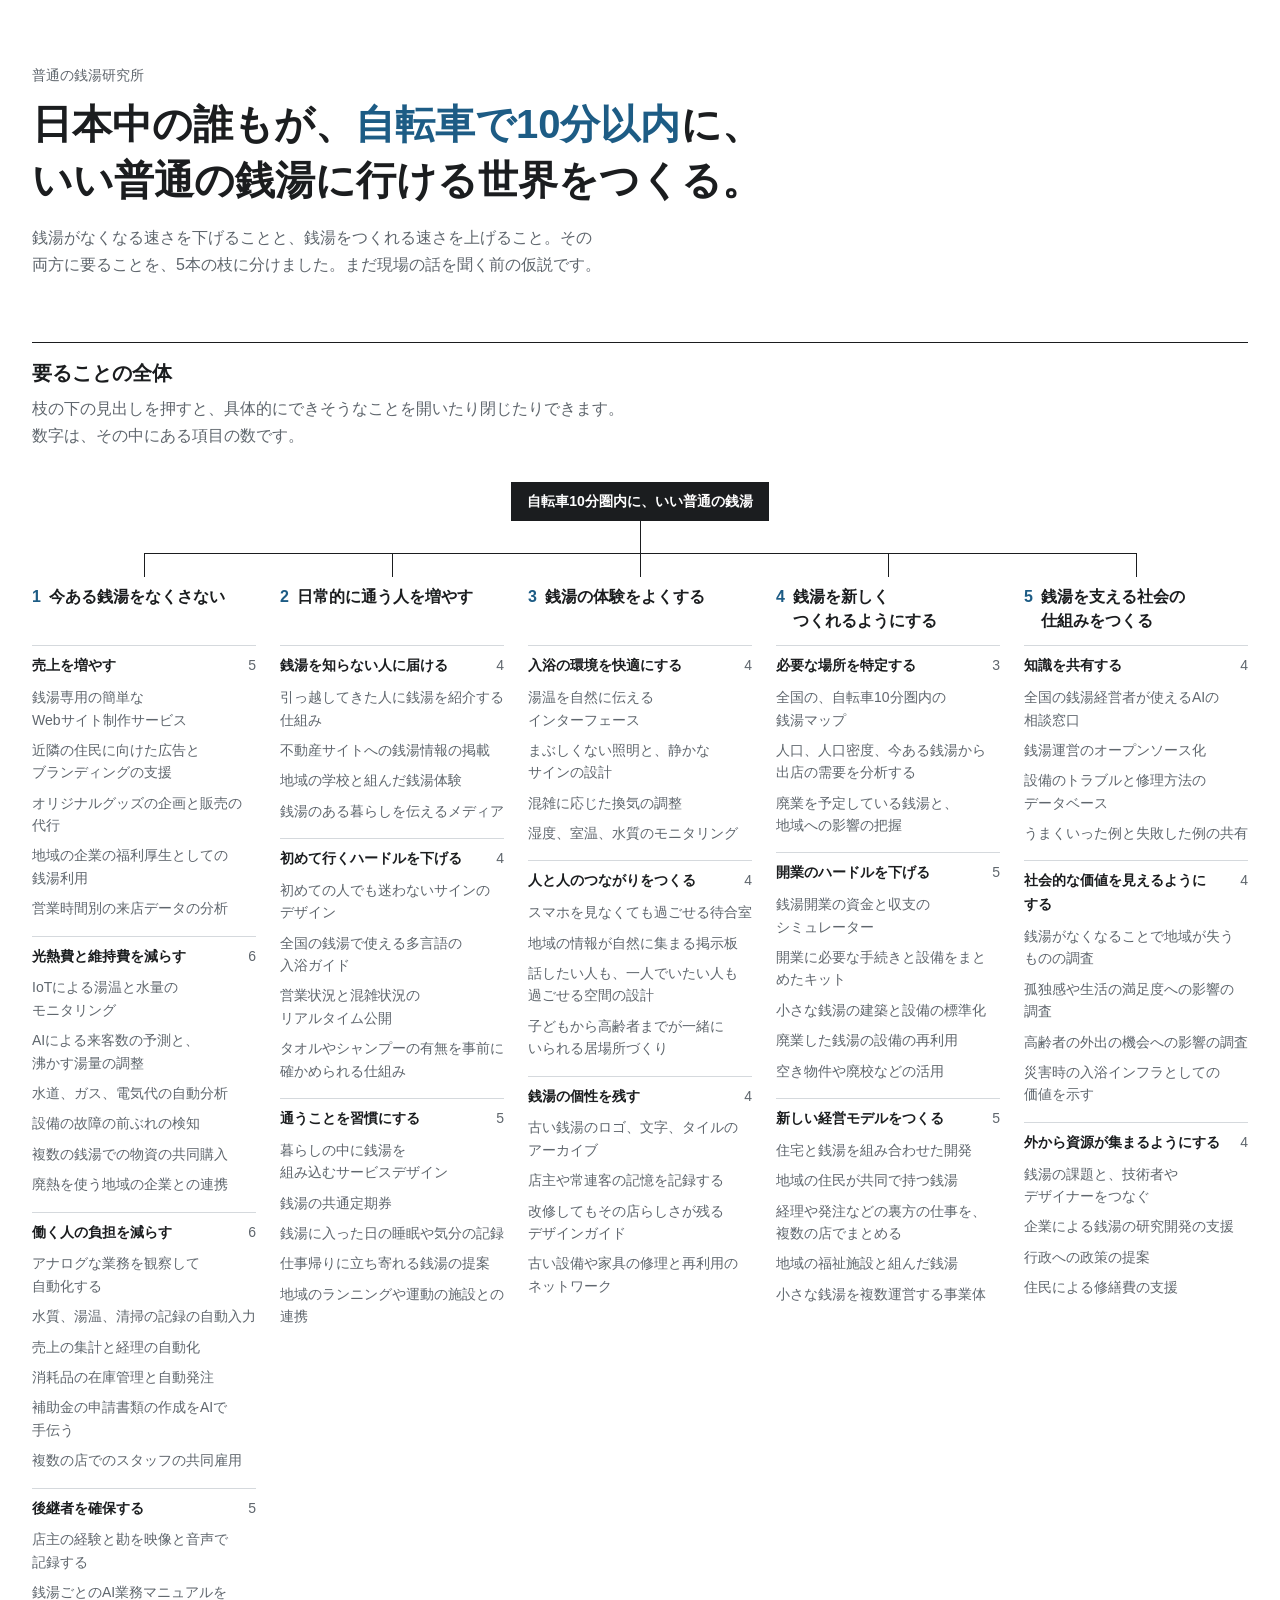
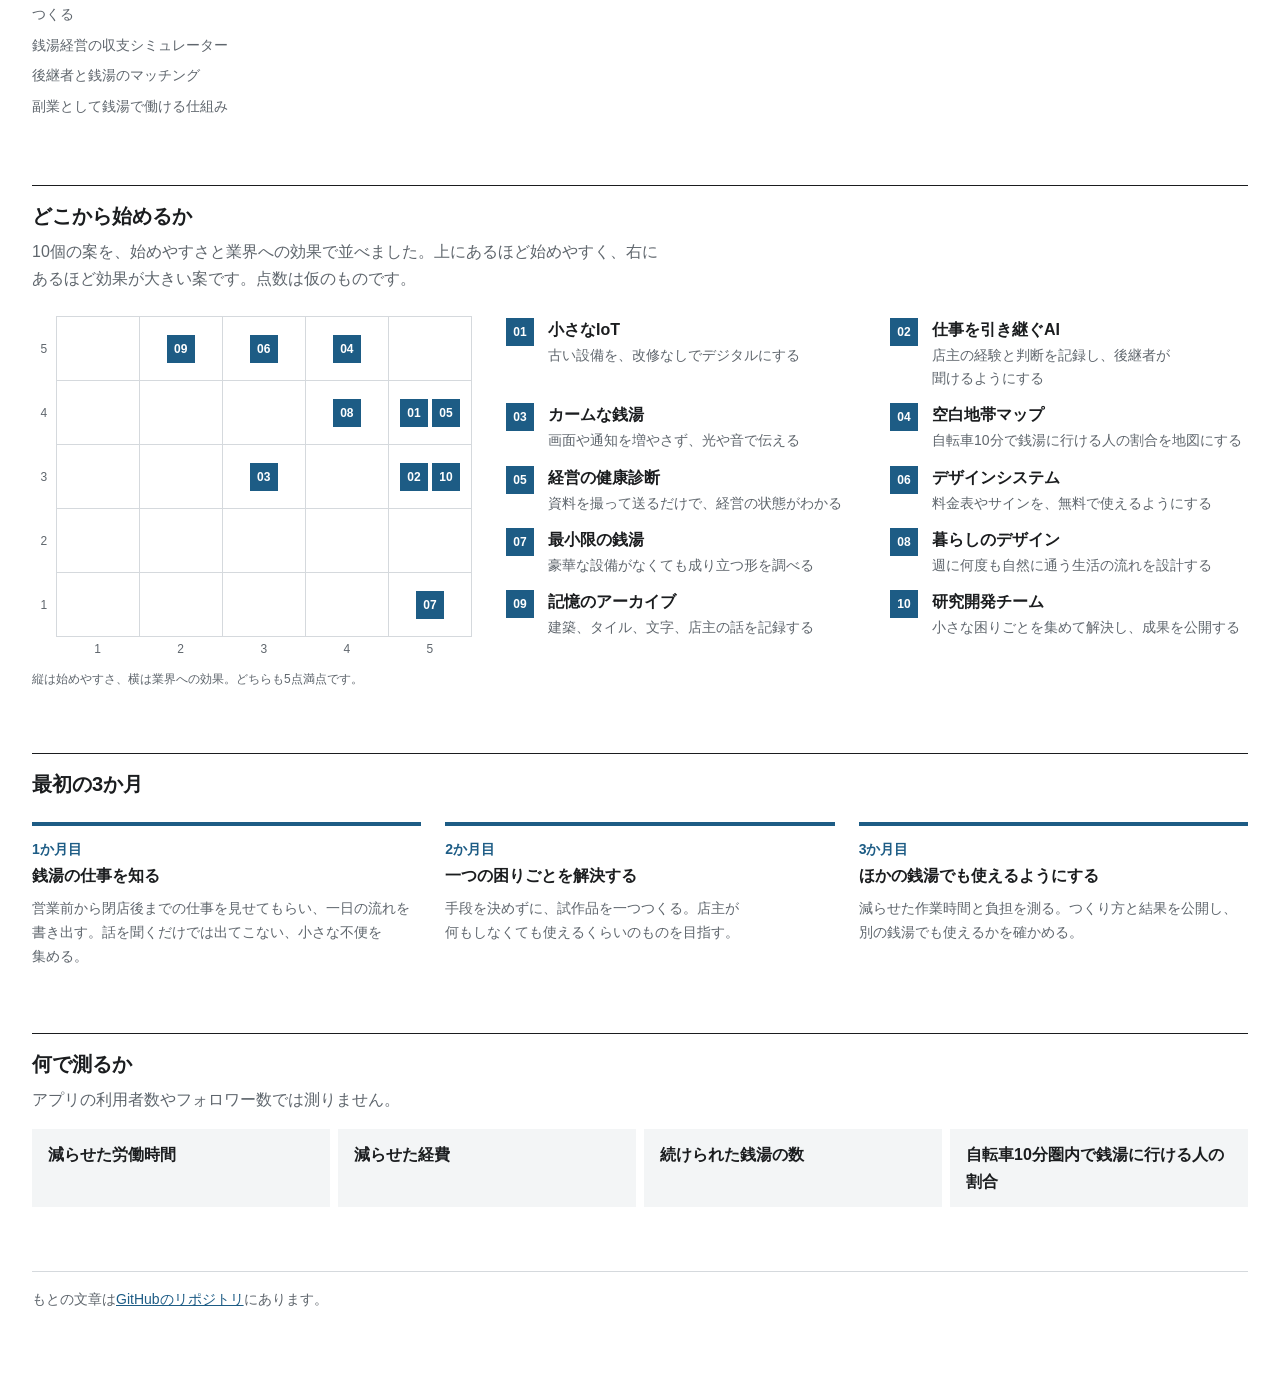
==== index.html @ 88da5baa "整理を 1 枚で見られるページを足す Co-Authored-By: Claude Fable 5.2 <noreply@anthropic.com>" ====
<!doctype html>
<html lang="ja">
<head>
<meta charset="utf-8">
<meta name="viewport" content="width=device-width, initial-scale=1">
<title>普通の銭湯研究所</title>
<meta name="description" content="日本中の誰もが、自転車で10分以内に、いい普通の銭湯に行ける世界をつくる。そのために要ることの整理。">
<style>
:root {
  --ink: #1b1d1f; --sub: #5f666d; --line: #d5d9dd; --wash: #f3f5f6; --paper: #ffffff; --accent: #1d5c85;
  --s1: 4px; --s2: 8px; --s3: 12px; --s4: 16px; --s6: 24px; --s8: 32px; --s12: 48px; --s16: 64px;
  --t-xs: 12px; --t-s: 14px; --t-m: 16px; --t-l: 20px; --t-xl: 28px; --t-xxl: 40px;
}
* { box-sizing: border-box; }
body { margin: 0; background: var(--paper); color: var(--ink); font-family: "Hiragino Sans", "Noto Sans JP", "Yu Gothic", sans-serif; font-size: var(--t-m); line-height: 1.7; line-break: strict; word-break: auto-phrase; text-autospace: normal; -webkit-text-size-adjust: 100%; }
main { max-width: 1280px; margin: 0 auto; padding: var(--s12) var(--s4) var(--s16); }
h1, h2, h3, p, ul, ol { margin: 0; }
ul, ol { padding: 0; list-style: none; }
a { color: var(--accent); }
a:focus-visible, summary:focus-visible { outline: 2px solid var(--accent); outline-offset: 2px; }
.label { font-size: var(--t-s); color: var(--sub); }
h1 { font-size: var(--t-xl); line-height: 1.4; font-weight: 700; text-wrap: balance; max-width: 22em; margin-top: var(--s2); }
h1 em { font-style: normal; color: var(--accent); }
h1 span { display: inline-block; }
.lead { color: var(--sub); max-width: 36em; margin-top: var(--s4); }
h2 { font-size: var(--t-l); line-height: 1.4; margin-top: var(--s16); padding-top: var(--s4); border-top: 1px solid var(--ink); }
h2 + p { color: var(--sub); max-width: 40em; margin-top: var(--s2); }

/* ツリー: 狭い画面では縦に積み、左の線でつなぐ */
.root { display: inline-block; margin-top: var(--s8); padding: var(--s2) var(--s4); background: var(--ink); color: var(--paper); font-weight: 700; font-size: var(--t-s); }
.branches { margin-left: var(--s4); padding-top: var(--s4); border-left: 1px solid var(--ink); display: grid; gap: var(--s8); }
.branch { position: relative; padding-left: var(--s6); min-width: 0; }
.branch::before { content: ""; position: absolute; left: 0; top: 14px; width: var(--s4); border-top: 1px solid var(--ink); }
.branch h3 { font-size: var(--t-m); line-height: 1.5; display: flex; gap: var(--s2); align-items: baseline; }
.num { color: var(--accent); font-variant-numeric: tabular-nums; }
details { margin-top: var(--s3); border-top: 1px solid var(--line); padding-top: var(--s2); }
summary { cursor: pointer; font-size: var(--t-s); font-weight: 700; display: flex; justify-content: space-between; gap: var(--s2); list-style: none; }
summary::-webkit-details-marker { display: none; }
.count { color: var(--sub); font-weight: 400; font-variant-numeric: tabular-nums; }
details ul { margin-top: var(--s1); }
details li { font-size: var(--t-s); line-height: 1.6; color: var(--sub); padding: var(--s1) 0; }

/* 始めやすさと効果の表 */
.where { display: grid; gap: var(--s8); margin-top: var(--s6); }
.plot { max-width: 440px; }
table { border-collapse: collapse; width: 100%; table-layout: fixed; font-variant-numeric: tabular-nums; }
td { border: 1px solid var(--line); height: 64px; padding: var(--s1); text-align: center; vertical-align: middle; }
th { font-weight: 400; font-size: var(--t-xs); color: var(--sub); width: 24px; }
tfoot th { height: 24px; width: auto; }
.axis { font-size: var(--t-xs); color: var(--sub); margin-top: var(--s2); }
.chip { display: inline-flex; align-items: center; justify-content: center; width: 28px; height: 28px; margin: 2px; background: var(--accent); color: var(--paper); font-size: var(--t-xs); font-weight: 700; line-height: 1; text-decoration: none; font-variant-numeric: tabular-nums; flex: none; }
.plist { display: grid; gap: var(--s3); }
.plist li { display: flex; gap: var(--s3); align-items: flex-start; scroll-margin-top: var(--s4); }
.plist li:target strong { color: var(--accent); }
.plist strong { display: block; line-height: 28px; }
.plist p { font-size: var(--t-s); color: var(--sub); line-height: 1.6; }

.steps { display: grid; gap: var(--s6); margin-top: var(--s6); }
.steps li { border-top: 4px solid var(--accent); padding-top: var(--s3); }
.when { display: block; font-size: var(--t-s); color: var(--accent); font-weight: 700; }
.steps p { font-size: var(--t-s); color: var(--sub); margin-top: var(--s2); }
.measure { display: grid; gap: var(--s2); margin-top: var(--s4); }
.measure li { padding: var(--s3) var(--s4); background: var(--wash); font-weight: 700; }
footer { margin-top: var(--s16); padding-top: var(--s4); border-top: 1px solid var(--line); font-size: var(--t-s); color: var(--sub); }

@media (min-width: 720px) {
  main { padding: var(--s16) var(--s8); }
  h1 { font-size: var(--t-xxl); }
  .where { grid-template-columns: 440px 1fr; align-items: start; }
  .plist { grid-template-columns: 1fr 1fr; column-gap: var(--s6); }
  .steps { grid-template-columns: repeat(3, 1fr); }
  .measure { grid-template-columns: repeat(4, 1fr); }
}
/* 広い画面では、根から5本の枝が横に分かれる */
@media (min-width: 1100px) {
  .tree { text-align: center; }
  .root { position: relative; margin-bottom: var(--s8); }
  .root::after { content: ""; position: absolute; left: 50%; top: 100%; height: var(--s8); border-left: 1px solid var(--ink); }
  .branches { position: relative; text-align: left; margin-left: 0; border-left: 0; padding-top: var(--s8); grid-template-columns: repeat(5, minmax(0, 1fr)); gap: var(--s6); }
  .branches::before { content: ""; position: absolute; top: 0; left: calc((100% - 4 * var(--s6)) / 10); right: calc((100% - 4 * var(--s6)) / 10); border-top: 1px solid var(--ink); }
  .branch { padding-left: 0; }
  .branch::before { left: 50%; top: calc(-1 * var(--s8)); width: 0; height: var(--s6); border-top: 0; border-left: 1px solid var(--ink); }
  .branch h3 { min-height: 3em; }
}
</style>
</head>
<body>
<main>
  <p class="label">普通の銭湯研究所</p>
  <h1><span>日本中の誰もが、</span><span><em>自転車で10分以内</em>に、</span><span>いい普通の銭湯に</span><span>行ける世界をつくる。</span></h1>
  <p class="lead">銭湯がなくなる速さを下げることと、銭湯をつくれる速さを上げること。その両方に要ることを、5本の枝に分けました。まだ現場の話を聞く前の仮説です。</p>

  <h2>要ることの全体</h2>
  <p>枝の下の見出しを押すと、具体的にできそうなことを開いたり閉じたりできます。数字は、その中にある項目の数です。</p>
  <div class="tree">
    <div class="root">自転車10分圏内に、いい普通の銭湯</div>
    <div class="branches"><section class="branch"><h3><span class="num">1</span>今ある銭湯をなくさない</h3><details open><summary><span>売上を増やす</span><span class="count">5</span></summary><ul><li>銭湯専用の簡単なWebサイト制作サービス</li><li>近隣の住民に向けた広告とブランディングの支援</li><li>オリジナルグッズの企画と販売の代行</li><li>地域の企業の福利厚生としての銭湯利用</li><li>営業時間別の来店データの分析</li></ul></details><details open><summary><span>光熱費と維持費を減らす</span><span class="count">6</span></summary><ul><li>IoTによる湯温と水量のモニタリング</li><li>AIによる来客数の予測と、沸かす湯量の調整</li><li>水道、ガス、電気代の自動分析</li><li>設備の故障の前ぶれの検知</li><li>複数の銭湯での物資の共同購入</li><li>廃熱を使う地域の企業との連携</li></ul></details><details open><summary><span>働く人の負担を減らす</span><span class="count">6</span></summary><ul><li>アナログな業務を観察して自動化する</li><li>水質、湯温、清掃の記録の自動入力</li><li>売上の集計と経理の自動化</li><li>消耗品の在庫管理と自動発注</li><li>補助金の申請書類の作成をAIで手伝う</li><li>複数の店でのスタッフの共同雇用</li></ul></details><details open><summary><span>後継者を確保する</span><span class="count">5</span></summary><ul><li>店主の経験と勘を映像と音声で記録する</li><li>銭湯ごとのAI業務マニュアルをつくる</li><li>銭湯経営の収支シミュレーター</li><li>後継者と銭湯のマッチング</li><li>副業として銭湯で働ける仕組み</li></ul></details></section><section class="branch"><h3><span class="num">2</span>日常的に通う人を増やす</h3><details open><summary><span>銭湯を知らない人に届ける</span><span class="count">4</span></summary><ul><li>引っ越してきた人に銭湯を紹介する仕組み</li><li>不動産サイトへの銭湯情報の掲載</li><li>地域の学校と組んだ銭湯体験</li><li>銭湯のある暮らしを伝えるメディア</li></ul></details><details open><summary><span>初めて行くハードルを下げる</span><span class="count">4</span></summary><ul><li>初めての人でも迷わないサインのデザイン</li><li>全国の銭湯で使える多言語の入浴ガイド</li><li>営業状況と混雑状況のリアルタイム公開</li><li>タオルやシャンプーの有無を事前に確かめられる仕組み</li></ul></details><details open><summary><span>通うことを習慣にする</span><span class="count">5</span></summary><ul><li>暮らしの中に銭湯を組み込むサービスデザイン</li><li>銭湯の共通定期券</li><li>銭湯に入った日の睡眠や気分の記録</li><li>仕事帰りに立ち寄れる銭湯の提案</li><li>地域のランニングや運動の施設との連携</li></ul></details></section><section class="branch"><h3><span class="num">3</span>銭湯の体験をよくする</h3><details open><summary><span>入浴の環境を快適にする</span><span class="count">4</span></summary><ul><li>湯温を自然に伝えるインターフェース</li><li>まぶしくない照明と、静かなサインの設計</li><li>混雑に応じた換気の調整</li><li>湿度、室温、水質のモニタリング</li></ul></details><details open><summary><span>人と人のつながりをつくる</span><span class="count">4</span></summary><ul><li>スマホを見なくても過ごせる待合室</li><li>地域の情報が自然に集まる掲示板</li><li>話したい人も、一人でいたい人も過ごせる空間の設計</li><li>子どもから高齢者までが一緒にいられる居場所づくり</li></ul></details><details open><summary><span>銭湯の個性を残す</span><span class="count">4</span></summary><ul><li>古い銭湯のロゴ、文字、タイルのアーカイブ</li><li>店主や常連客の記憶を記録する</li><li>改修してもその店らしさが残るデザインガイド</li><li>古い設備や家具の修理と再利用のネットワーク</li></ul></details></section><section class="branch"><h3><span class="num">4</span>銭湯を新しくつくれるようにする</h3><details open><summary><span>必要な場所を特定する</span><span class="count">3</span></summary><ul><li>全国の、自転車10分圏内の銭湯マップ</li><li>人口、人口密度、今ある銭湯から出店の需要を分析する</li><li>廃業を予定している銭湯と、地域への影響の把握</li></ul></details><details open><summary><span>開業のハードルを下げる</span><span class="count">5</span></summary><ul><li>銭湯開業の資金と収支のシミュレーター</li><li>開業に必要な手続きと設備をまとめたキット</li><li>小さな銭湯の建築と設備の標準化</li><li>廃業した銭湯の設備の再利用</li><li>空き物件や廃校などの活用</li></ul></details><details open><summary><span>新しい経営モデルをつくる</span><span class="count">5</span></summary><ul><li>住宅と銭湯を組み合わせた開発</li><li>地域の住民が共同で持つ銭湯</li><li>経理や発注などの裏方の仕事を、複数の店でまとめる</li><li>地域の福祉施設と組んだ銭湯</li><li>小さな銭湯を複数運営する事業体</li></ul></details></section><section class="branch"><h3><span class="num">5</span>銭湯を支える社会の仕組みをつくる</h3><details open><summary><span>知識を共有する</span><span class="count">4</span></summary><ul><li>全国の銭湯経営者が使えるAIの相談窓口</li><li>銭湯運営のオープンソース化</li><li>設備のトラブルと修理方法のデータベース</li><li>うまくいった例と失敗した例の共有</li></ul></details><details open><summary><span>社会的な価値を見えるようにする</span><span class="count">4</span></summary><ul><li>銭湯がなくなることで地域が失うものの調査</li><li>孤独感や生活の満足度への影響の調査</li><li>高齢者の外出の機会への影響の調査</li><li>災害時の入浴インフラとしての価値を示す</li></ul></details><details open><summary><span>外から資源が集まるようにする</span><span class="count">4</span></summary><ul><li>銭湯の課題と、技術者やデザイナーをつなぐ</li><li>企業による銭湯の研究開発の支援</li><li>行政への政策の提案</li><li>住民による修繕費の支援</li></ul></details></section></div>
  </div>

  <h2>どこから始めるか</h2>
  <p>10個の案を、始めやすさと業界への効果で並べました。上にあるほど始めやすく、右にあるほど効果が大きい案です。点数は仮のものです。</p>
  <div class="where">
    <div class="plot">
      <table>
        <tbody><tr><th scope="row">5</th><td></td><td><a class="chip" href="#p09" title="記憶のアーカイブ">09</a></td><td><a class="chip" href="#p06" title="デザインシステム">06</a></td><td><a class="chip" href="#p04" title="空白地帯マップ">04</a></td><td></td></tr><tr><th scope="row">4</th><td></td><td></td><td></td><td><a class="chip" href="#p08" title="暮らしのデザイン">08</a></td><td><a class="chip" href="#p01" title="小さなIoT">01</a><a class="chip" href="#p05" title="経営の健康診断">05</a></td></tr><tr><th scope="row">3</th><td></td><td></td><td><a class="chip" href="#p03" title="カームな銭湯">03</a></td><td></td><td><a class="chip" href="#p02" title="仕事を引き継ぐAI">02</a><a class="chip" href="#p10" title="研究開発チーム">10</a></td></tr><tr><th scope="row">2</th><td></td><td></td><td></td><td></td><td></td></tr><tr><th scope="row">1</th><td></td><td></td><td></td><td></td><td><a class="chip" href="#p07" title="最小限の銭湯">07</a></td></tr></tbody>
        <tfoot><tr><th></th><th scope="col">1</th><th scope="col">2</th><th scope="col">3</th><th scope="col">4</th><th scope="col">5</th></tr></tfoot>
      </table>
      <p class="axis">縦は始めやすさ、横は業界への効果。どちらも5点満点です。</p>
    </div>
    <ol class="plist"><li id="p01"><span class="chip">01</span><div><strong>小さなIoT</strong><p>古い設備を、改修なしでデジタルにする</p></div></li><li id="p02"><span class="chip">02</span><div><strong>仕事を引き継ぐAI</strong><p>店主の経験と判断を記録し、後継者が聞けるようにする</p></div></li><li id="p03"><span class="chip">03</span><div><strong>カームな銭湯</strong><p>画面や通知を増やさず、光や音で伝える</p></div></li><li id="p04"><span class="chip">04</span><div><strong>空白地帯マップ</strong><p>自転車10分で銭湯に行ける人の割合を地図にする</p></div></li><li id="p05"><span class="chip">05</span><div><strong>経営の健康診断</strong><p>資料を撮って送るだけで、経営の状態がわかる</p></div></li><li id="p06"><span class="chip">06</span><div><strong>デザインシステム</strong><p>料金表やサインを、無料で使えるようにする</p></div></li><li id="p07"><span class="chip">07</span><div><strong>最小限の銭湯</strong><p>豪華な設備がなくても成り立つ形を調べる</p></div></li><li id="p08"><span class="chip">08</span><div><strong>暮らしのデザイン</strong><p>週に何度も自然に通う生活の流れを設計する</p></div></li><li id="p09"><span class="chip">09</span><div><strong>記憶のアーカイブ</strong><p>建築、タイル、文字、店主の話を記録する</p></div></li><li id="p10"><span class="chip">10</span><div><strong>研究開発チーム</strong><p>小さな困りごとを集めて解決し、成果を公開する</p></div></li></ol>
  </div>

  <h2>最初の3か月</h2>
  <ol class="steps"><li><span class="when">1か月目</span><strong>銭湯の仕事を知る</strong><p>営業前から閉店後までの仕事を見せてもらい、一日の流れを書き出す。話を聞くだけでは出てこない、小さな不便を集める。</p></li><li><span class="when">2か月目</span><strong>一つの困りごとを解決する</strong><p>手段を決めずに、試作品を一つつくる。店主が何もしなくても使えるくらいのものを目指す。</p></li><li><span class="when">3か月目</span><strong>ほかの銭湯でも使えるようにする</strong><p>減らせた作業時間と負担を測る。つくり方と結果を公開し、別の銭湯でも使えるかを確かめる。</p></li></ol>

  <h2>何で測るか</h2>
  <p>アプリの利用者数やフォロワー数では測りません。</p>
  <ul class="measure"><li>減らせた労働時間</li><li>減らせた経費</li><li>続けられた銭湯の数</li><li>自転車10分圏内で銭湯に行ける人の割合</li></ul>

  <footer>もとの文章は<a href="https://github.com/harukaaatashi/futsu-no-sento">GitHubのリポジトリ</a>にあります。</footer>
</main>
<script>
// 狭い画面では、枝の中身を閉じた状態から始める
if (window.matchMedia("(max-width: 1099px)").matches) document.querySelectorAll("details").forEach(d => d.removeAttribute("open"));
</script>
</body>
</html>
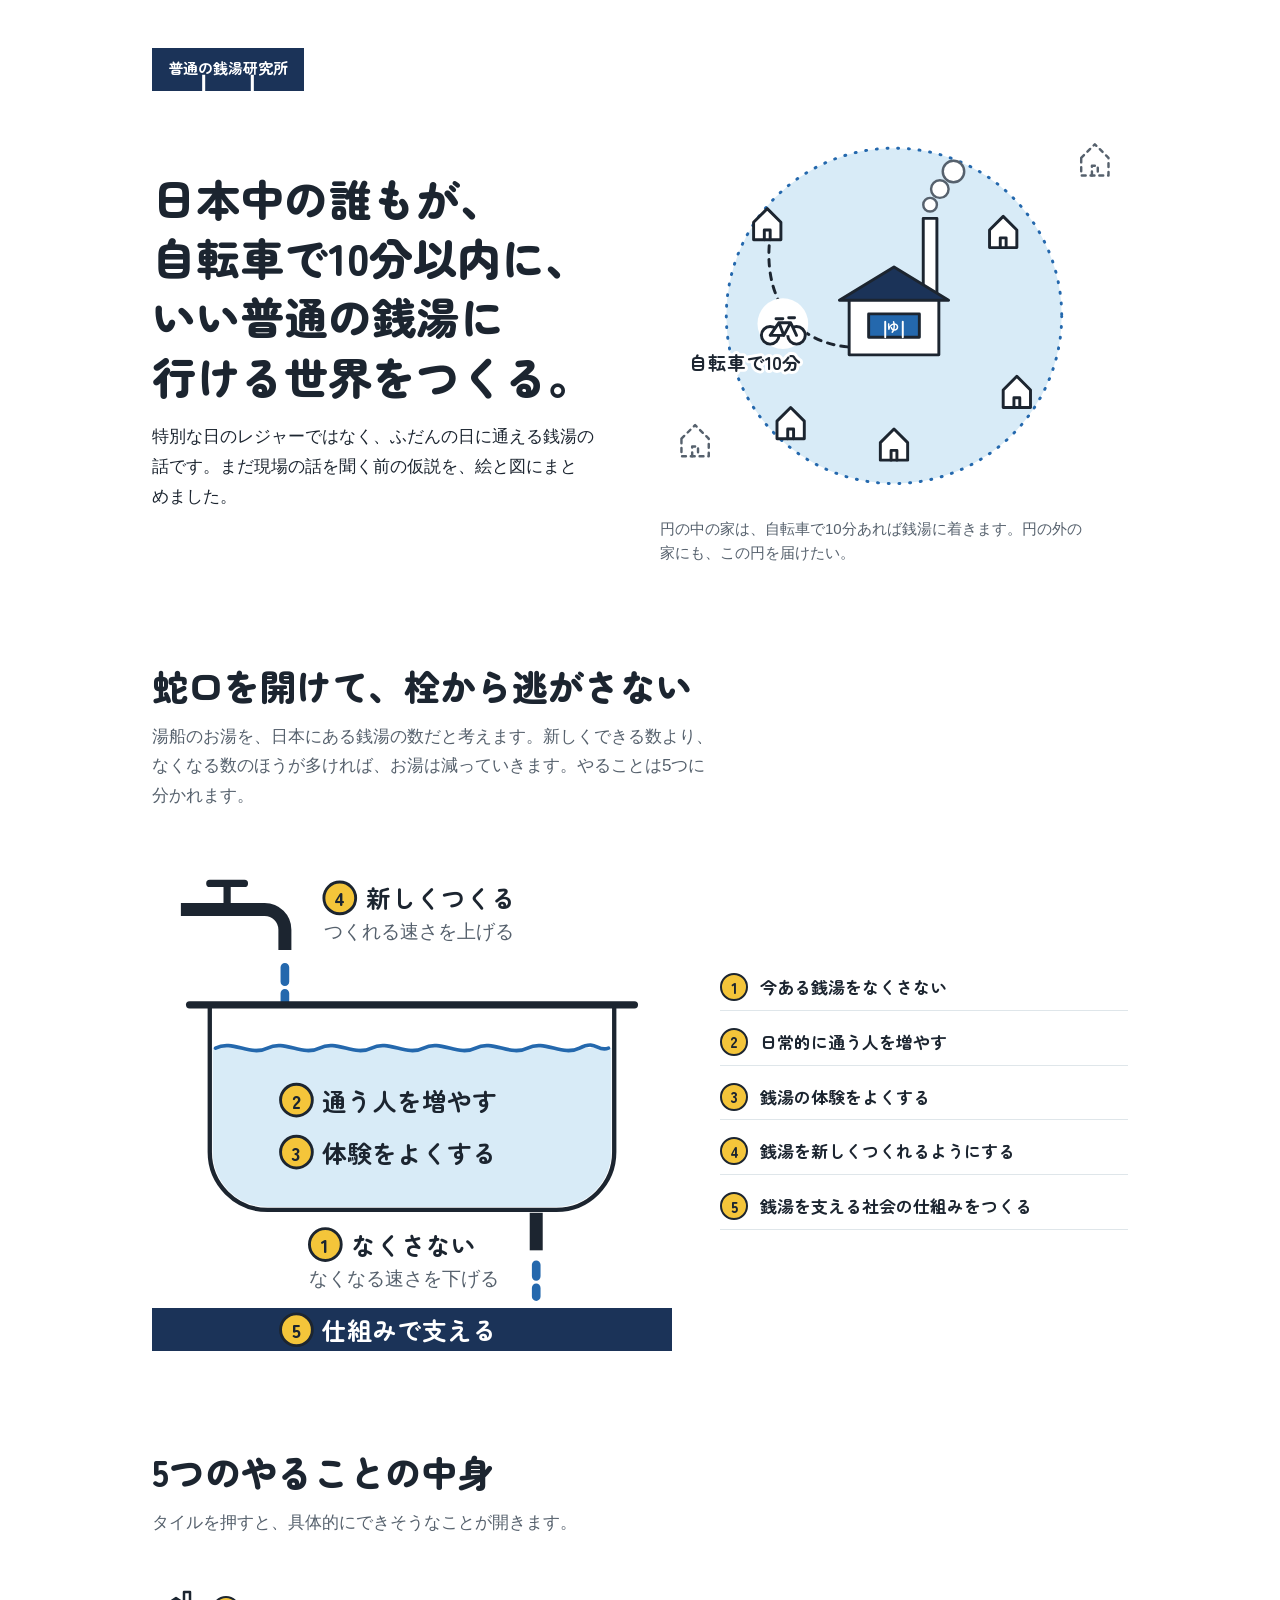
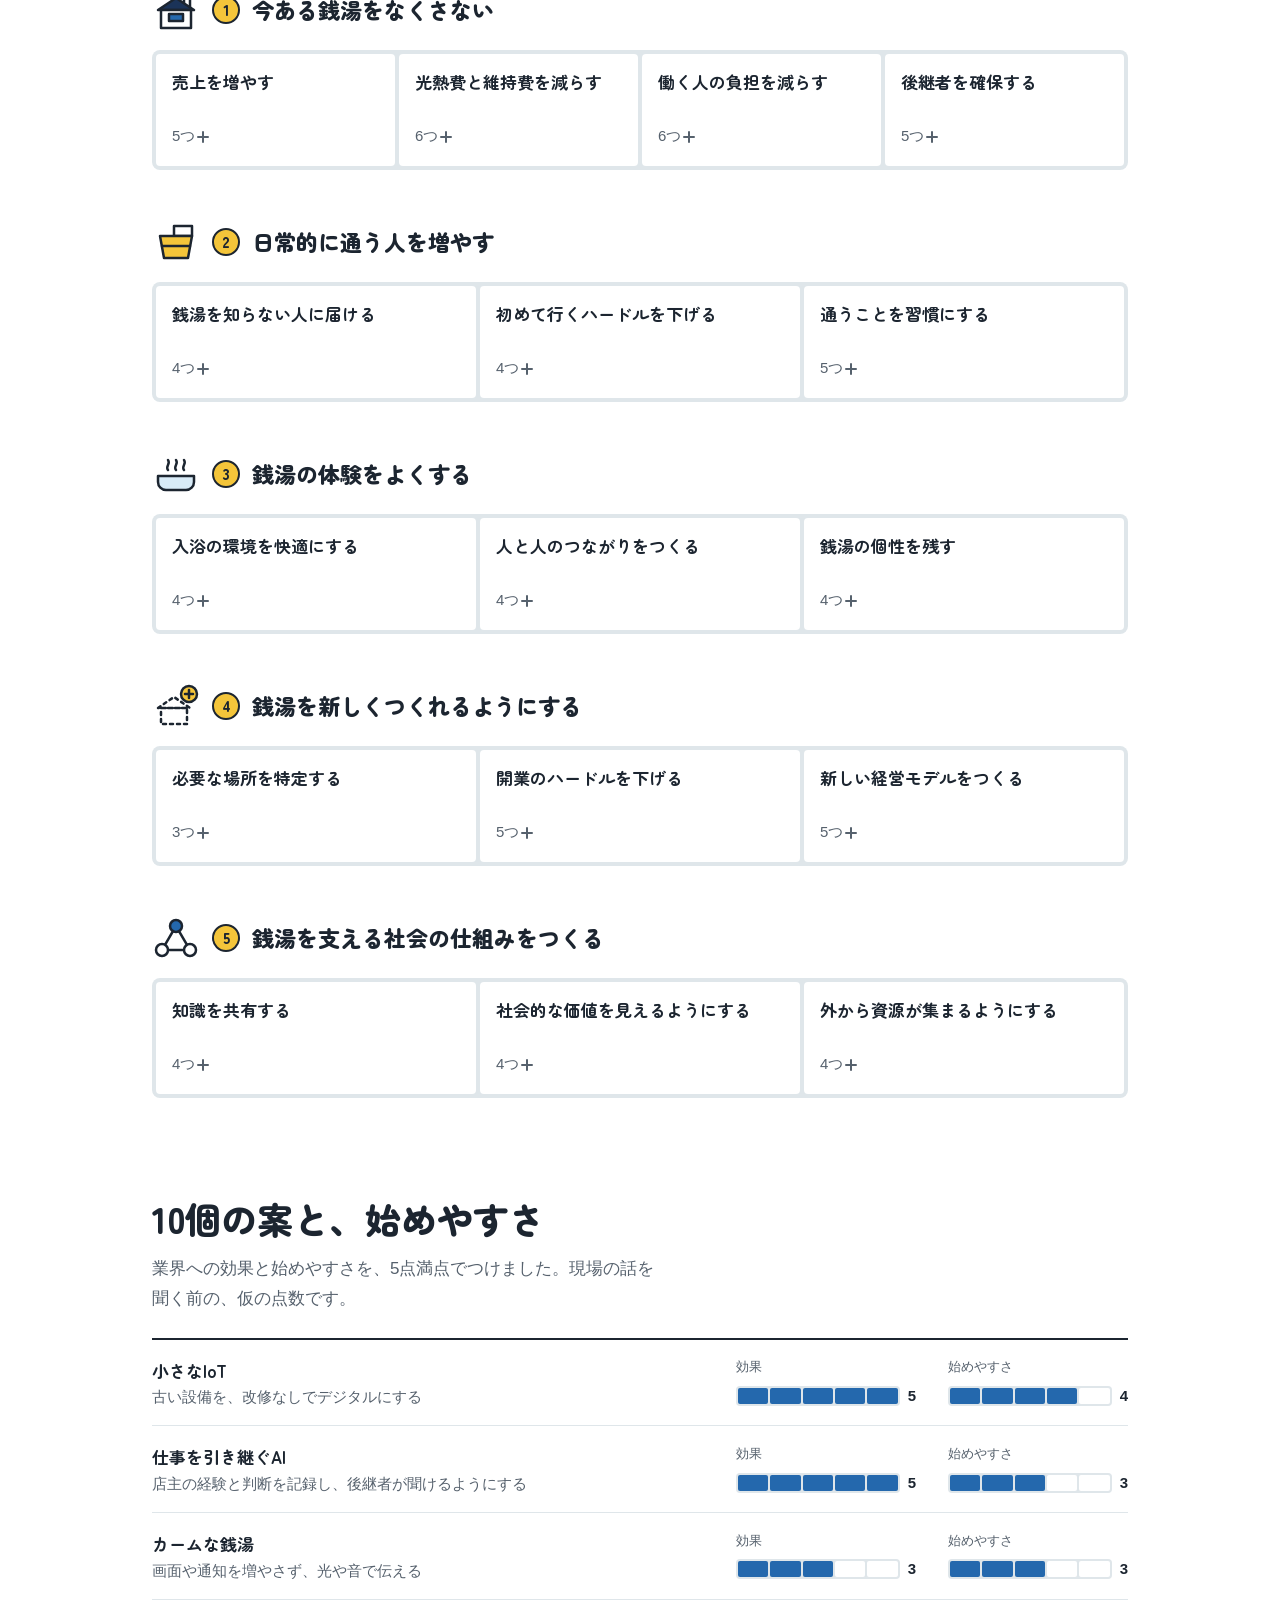
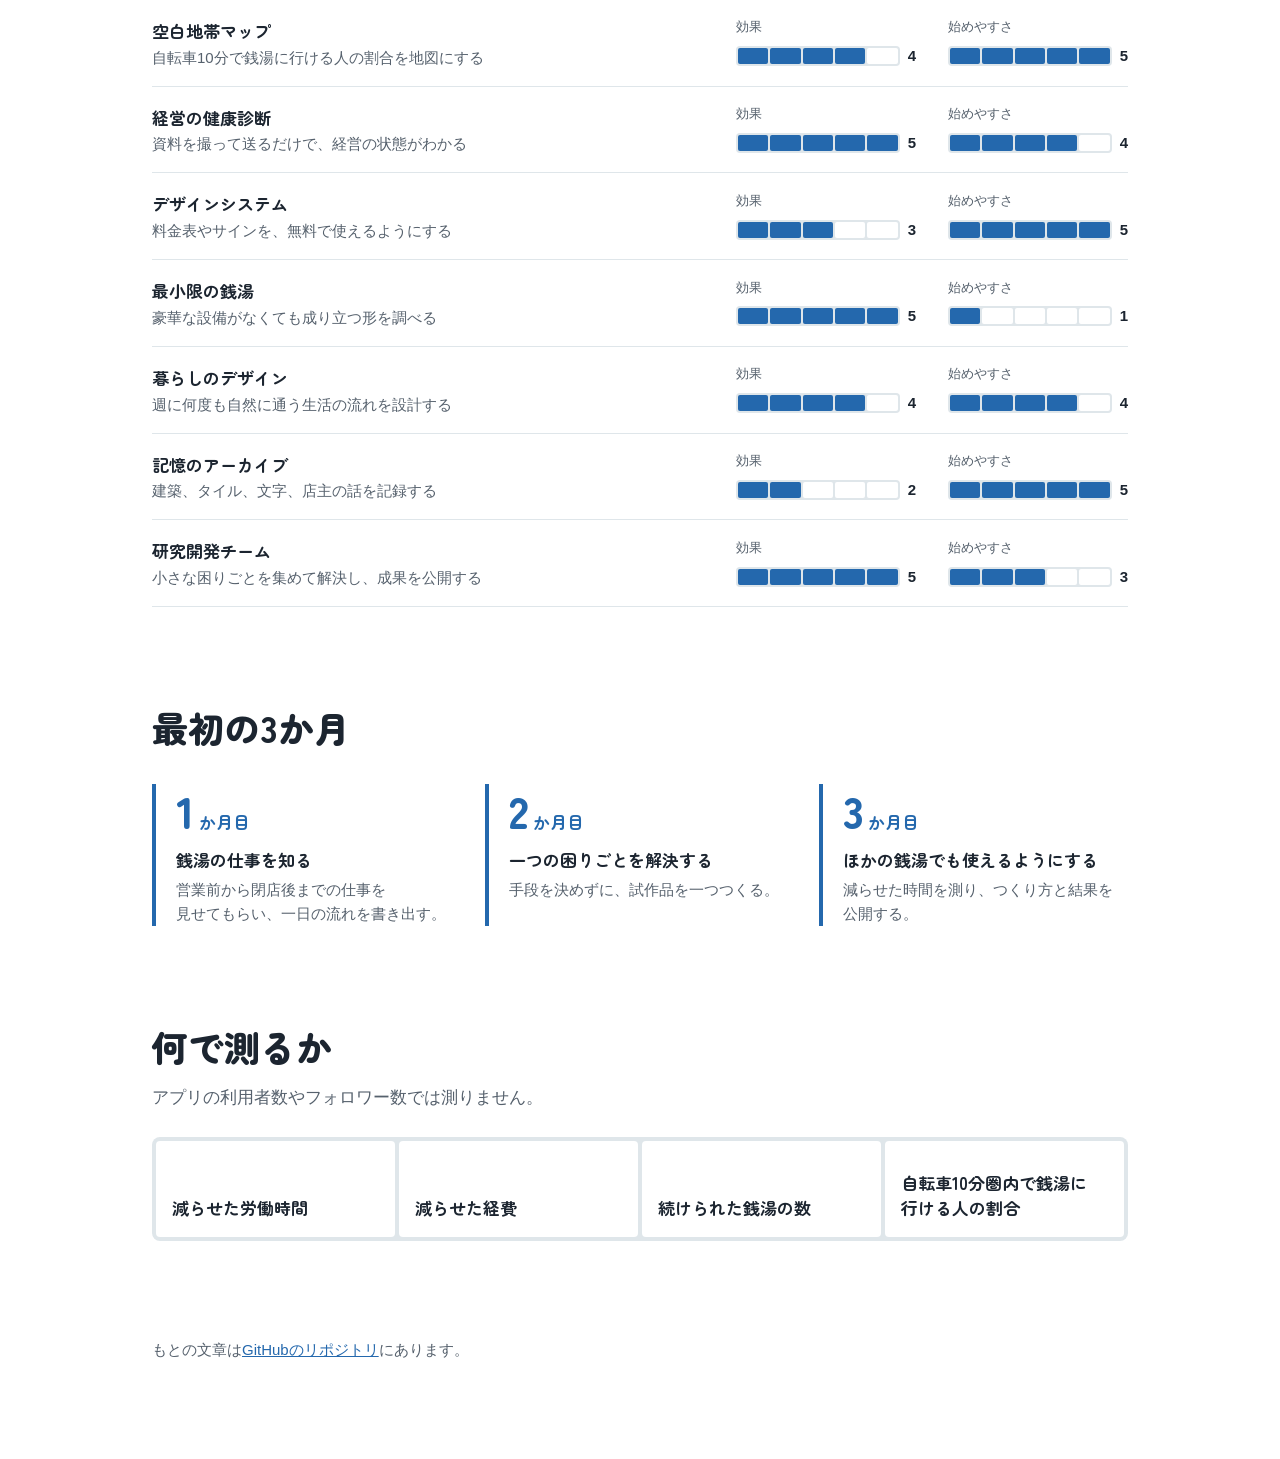
==== commit c1f9df68: "ページを絵と図を中心に組み直す 10 分圏の絵、湯船の図、押すと開くタイル、点数の目盛りを入れた。  Co-Authored-By: Claude Fable 5.2 <noreply@anthrop" ====
--- a/index.html
+++ b/index.html
@@ -4,124 +4,227 @@
 <meta charset="utf-8">
 <meta name="viewport" content="width=device-width, initial-scale=1">
 <title>普通の銭湯研究所</title>
-<meta name="description" content="日本中の誰もが、自転車で10分以内に、いい普通の銭湯に行ける世界をつくる。そのために要ることの整理。">
+<meta name="description" content="日本中の誰もが、自転車で10分以内に、いい普通の銭湯に行ける世界をつくる。そのために要ることを、絵と図で整理しました。">
+<link rel="preconnect" href="https://fonts.googleapis.com">
+<link rel="preconnect" href="https://fonts.gstatic.com" crossorigin>
+<link href="https://fonts.googleapis.com/css2?family=Zen+Maru+Gothic:wght@700;900&display=swap" rel="stylesheet">
 <style>
 :root {
-  --ink: #1b1d1f; --sub: #5f666d; --line: #d5d9dd; --wash: #f3f5f6; --paper: #ffffff; --accent: #1d5c85;
-  --s1: 4px; --s2: 8px; --s3: 12px; --s4: 16px; --s6: 24px; --s8: 32px; --s12: 48px; --s16: 64px;
-  --t-xs: 12px; --t-s: 14px; --t-m: 16px; --t-l: 20px; --t-xl: 28px; --t-xxl: 40px;
+  /* 銭湯の色: タイルの白、目地、ペンキ絵の青、のれんの藍、桶の黄 */
+  --ink: #1c2530; --sub: #56616d; --paper: #ffffff; --grout: #dfe6ea; --water: #d8ebf7; --blue: #2468ad; --noren: #1b3358; --oke: #f4c53a;
+  --s1: 4px; --s2: 8px; --s3: 12px; --s4: 16px; --s5: 20px; --s6: 24px; --s8: 32px; --s10: 40px; --s12: 48px; --s16: 64px; --s24: 96px;
+  --t-xs: 13px; --t-s: 15px; --t-m: 17px; --t-l: 22px; --t-xl: 30px; --t-xxl: 44px;
+  --maru: "Zen Maru Gothic", "Hiragino Maru Gothic ProN", "Hiragino Sans", sans-serif;
 }
 * { box-sizing: border-box; }
-body { margin: 0; background: var(--paper); color: var(--ink); font-family: "Hiragino Sans", "Noto Sans JP", "Yu Gothic", sans-serif; font-size: var(--t-m); line-height: 1.7; line-break: strict; word-break: auto-phrase; text-autospace: normal; -webkit-text-size-adjust: 100%; }
-main { max-width: 1280px; margin: 0 auto; padding: var(--s12) var(--s4) var(--s16); }
-h1, h2, h3, p, ul, ol { margin: 0; }
+body { margin: 0; background: var(--paper); color: var(--ink); font-family: "Hiragino Sans", "Noto Sans JP", "Yu Gothic", sans-serif; font-size: var(--t-m); line-height: 1.75; line-break: strict; word-break: auto-phrase; text-autospace: normal; -webkit-text-size-adjust: 100%; }
+main { max-width: 1040px; margin: 0 auto; padding: var(--s8) var(--s4) var(--s24); }
+h1, h2, h3, h4, p, ul, ol, figure { margin: 0; }
 ul, ol { padding: 0; list-style: none; }
-a { color: var(--accent); }
-a:focus-visible, summary:focus-visible { outline: 2px solid var(--accent); outline-offset: 2px; }
-.label { font-size: var(--t-s); color: var(--sub); }
-h1 { font-size: var(--t-xl); line-height: 1.4; font-weight: 700; text-wrap: balance; max-width: 22em; margin-top: var(--s2); }
-h1 em { font-style: normal; color: var(--accent); }
+h1, h2, h3, .brand, .p-name strong, .steps strong, .tile-t { font-family: var(--maru); }
+a { color: var(--blue); }
+:focus-visible { outline: 3px solid var(--blue); outline-offset: 2px; }
+svg { display: block; }
+.defs { position: absolute; width: 0; height: 0; }
+.sec { margin-top: var(--s24); }
+h2 { font-size: var(--t-xl); line-height: 1.35; font-weight: 900; text-wrap: balance; }
+.sec > p { color: var(--sub); max-width: 34em; margin-top: var(--s3); }
+
+/* のれんの形の名札 */
+.brand { display: inline-block; background: var(--noren); color: var(--paper); font-weight: 700; font-size: var(--t-s); line-height: 1; padding: var(--s3) var(--s4) var(--s4); clip-path: polygon(0 0, 100% 0, 100% 100%, 67% 100%, 67% 62%, 65% 62%, 65% 100%, 35% 100%, 35% 62%, 33% 62%, 33% 100%, 0 100%); }
+.hero { display: grid; gap: var(--s6); align-items: center; margin-top: var(--s6); }
+h1 { font-size: var(--t-xl); line-height: 1.4; font-weight: 900; }
 h1 span { display: inline-block; }
-.lead { color: var(--sub); max-width: 36em; margin-top: var(--s4); }
-h2 { font-size: var(--t-l); line-height: 1.4; margin-top: var(--s16); padding-top: var(--s4); border-top: 1px solid var(--ink); }
-h2 + p { color: var(--sub); max-width: 40em; margin-top: var(--s2); }
-
-/* ツリー: 狭い画面では縦に積み、左の線でつなぐ */
-.root { display: inline-block; margin-top: var(--s8); padding: var(--s2) var(--s4); background: var(--ink); color: var(--paper); font-weight: 700; font-size: var(--t-s); }
-.branches { margin-left: var(--s4); padding-top: var(--s4); border-left: 1px solid var(--ink); display: grid; gap: var(--s8); }
-.branch { position: relative; padding-left: var(--s6); min-width: 0; }
-.branch::before { content: ""; position: absolute; left: 0; top: 14px; width: var(--s4); border-top: 1px solid var(--ink); }
-.branch h3 { font-size: var(--t-m); line-height: 1.5; display: flex; gap: var(--s2); align-items: baseline; }
-.num { color: var(--accent); font-variant-numeric: tabular-nums; }
-details { margin-top: var(--s3); border-top: 1px solid var(--line); padding-top: var(--s2); }
-summary { cursor: pointer; font-size: var(--t-s); font-weight: 700; display: flex; justify-content: space-between; gap: var(--s2); list-style: none; }
-summary::-webkit-details-marker { display: none; }
-.count { color: var(--sub); font-weight: 400; font-variant-numeric: tabular-nums; }
-details ul { margin-top: var(--s1); }
-details li { font-size: var(--t-s); line-height: 1.6; color: var(--sub); padding: var(--s1) 0; }
-
-/* 始めやすさと効果の表 */
-.where { display: grid; gap: var(--s8); margin-top: var(--s6); }
-.plot { max-width: 440px; }
-table { border-collapse: collapse; width: 100%; table-layout: fixed; font-variant-numeric: tabular-nums; }
-td { border: 1px solid var(--line); height: 64px; padding: var(--s1); text-align: center; vertical-align: middle; }
-th { font-weight: 400; font-size: var(--t-xs); color: var(--sub); width: 24px; }
-tfoot th { height: 24px; width: auto; }
-.axis { font-size: var(--t-xs); color: var(--sub); margin-top: var(--s2); }
-.chip { display: inline-flex; align-items: center; justify-content: center; width: 28px; height: 28px; margin: 2px; background: var(--accent); color: var(--paper); font-size: var(--t-xs); font-weight: 700; line-height: 1; text-decoration: none; font-variant-numeric: tabular-nums; flex: none; }
-.plist { display: grid; gap: var(--s3); }
-.plist li { display: flex; gap: var(--s3); align-items: flex-start; scroll-margin-top: var(--s4); }
-.plist li:target strong { color: var(--accent); }
-.plist strong { display: block; line-height: 28px; }
-.plist p { font-size: var(--t-s); color: var(--sub); line-height: 1.6; }
-
-.steps { display: grid; gap: var(--s6); margin-top: var(--s6); }
-.steps li { border-top: 4px solid var(--accent); padding-top: var(--s3); }
-.when { display: block; font-size: var(--t-s); color: var(--accent); font-weight: 700; }
-.steps p { font-size: var(--t-s); color: var(--sub); margin-top: var(--s2); }
-.measure { display: grid; gap: var(--s2); margin-top: var(--s4); }
-.measure li { padding: var(--s3) var(--s4); background: var(--wash); font-weight: 700; }
-footer { margin-top: var(--s16); padding-top: var(--s4); border-top: 1px solid var(--line); font-size: var(--t-s); color: var(--sub); }
-
-@media (min-width: 720px) {
-  main { padding: var(--s16) var(--s8); }
-  h1 { font-size: var(--t-xxl); }
-  .where { grid-template-columns: 440px 1fr; align-items: start; }
-  .plist { grid-template-columns: 1fr 1fr; column-gap: var(--s6); }
+.lead { margin-top: var(--s4); max-width: 26em; }
+figcaption { font-size: var(--t-s); color: var(--sub); line-height: 1.6; margin-top: var(--s3); }
+
+/* 絵と図に共通の線 */
+.pic { width: 100%; height: auto; fill: none; stroke: var(--ink); stroke-width: 3; stroke-linecap: round; stroke-linejoin: round; }
+.pic text { stroke: none; fill: var(--ink); font-family: var(--maru); font-weight: 700; }
+.ring { fill: var(--water); stroke: var(--blue); stroke-width: 3; stroke-dasharray: 1 10; }
+.house path:first-child { fill: var(--paper); }
+.far { stroke: var(--sub); stroke-dasharray: 4 5; stroke-width: 2.5; }
+.route { stroke-dasharray: 7 7; }
+.f-paper { fill: var(--paper); } .f-noren { fill: var(--noren); } .f-blue { fill: var(--blue); } .f-water { fill: var(--water); } .f-oke { fill: var(--oke); }
+.s-blue { stroke: var(--blue); } .s-paper { stroke: var(--paper); } .s-sub { stroke: var(--sub); stroke-width: 2.5; }
+.pic .on-dark { fill: var(--paper); } .pic .cap { fill: var(--sub); font-family: inherit; font-weight: 400; }
+.pic .halo { stroke: var(--paper); stroke-width: 6; paint-order: stroke; }
+.mk { fill: var(--oke); stroke-width: 2; }
+.pic .mk-n { font-size: 13px; font-weight: 900; text-anchor: middle; dominant-baseline: central; }
+
+.tub { display: grid; gap: var(--s6); margin-top: var(--s8); align-items: center; }
+.tub-fig { max-width: 520px; }
+.tub-links { display: grid; gap: var(--s2); }
+.tub-links a { display: flex; gap: var(--s3); align-items: center; padding: var(--s2) 0; color: var(--ink); text-decoration: none; font-family: var(--maru); font-weight: 700; border-bottom: 1px solid var(--grout); }
+.tub-links a:hover span:last-child { text-decoration: underline; }
+.mark { display: inline-flex; flex: none; align-items: center; justify-content: center; width: 28px; height: 28px; border-radius: 50%; background: var(--oke); border: 2px solid var(--ink); font-family: var(--maru); font-weight: 900; font-size: var(--t-s); line-height: 1; font-variant-numeric: tabular-nums; }
+
+/* タイルの壁 */
+.branch { margin-top: var(--s12); scroll-margin-top: var(--s4); }
+.branch h3 { display: flex; align-items: center; gap: var(--s3); font-size: var(--t-l); line-height: 1.4; font-weight: 900; }
+.icon { width: 48px; height: 48px; flex: none; fill: none; stroke: var(--ink); stroke-width: 2.5; stroke-linecap: round; stroke-linejoin: round; }
+.tiles { display: grid; grid-template-columns: repeat(2, minmax(0, 1fr)); gap: var(--s1); padding: var(--s1); background: var(--grout); border-radius: var(--s2); margin-top: var(--s4); }
+.tile { appearance: none; border: 0; margin: 0; font: inherit; color: inherit; text-align: left; cursor: pointer; background: var(--paper); border-radius: var(--s1); padding: var(--s4); min-height: 112px; display: flex; flex-direction: column; justify-content: space-between; gap: var(--s3); }
+.tile-t { font-weight: 700; line-height: 1.45; }
+.tile-n { display: flex; justify-content: space-between; align-items: center; font-size: var(--t-s); color: var(--sub); font-variant-numeric: tabular-nums; }
+.pm { width: 16px; height: 16px; fill: none; stroke: currentColor; stroke-width: 2; stroke-linecap: round; }
+.tile:hover { background: var(--water); }
+.tile[aria-expanded="true"] { background: var(--blue); color: var(--paper); }
+.tile[aria-expanded="true"] .tile-n { color: var(--paper); }
+.tile[aria-expanded="true"] .v { display: none; }
+.panel { margin-top: var(--s1); padding: var(--s5) var(--s4); background: var(--water); border-radius: var(--s2); }
+.panel h4 { font-size: var(--t-s); font-weight: 400; color: var(--sub); }
+.panel ul { margin-top: var(--s2); display: grid; gap: var(--s2) var(--s8); }
+.panel li { padding-left: var(--s5); position: relative; line-height: 1.6; }
+.panel li::before { content: ""; position: absolute; left: 0; top: 0.55em; width: 8px; height: 8px; background: var(--blue); border-radius: 2px; }
+
+/* 10個の案 */
+.plist { margin-top: var(--s6); border-top: 2px solid var(--ink); }
+.plist li { display: grid; grid-template-columns: 1fr 1fr; gap: var(--s2) var(--s4); padding: var(--s4) 0; border-bottom: 1px solid var(--grout); }
+.p-name { grid-column: 1 / -1; }
+.p-name strong { display: block; font-size: var(--t-m); }
+.p-name p { font-size: var(--t-s); color: var(--sub); line-height: 1.6; }
+.meter { display: grid; grid-template-columns: 1fr auto; align-items: center; gap: var(--s1) var(--s2); font-size: var(--t-xs); color: var(--sub); }
+.meter > span:first-child { grid-column: 1 / -1; }
+.meter b { color: var(--ink); font-size: var(--t-s); font-variant-numeric: tabular-nums; }
+.cells { display: grid; grid-template-columns: repeat(5, 1fr); gap: 2px; padding: 2px; background: var(--grout); border-radius: var(--s1); }
+.cells i { height: 16px; background: var(--paper); border-radius: 2px; }
+.cells i.on { background: var(--blue); }
+
+.steps { display: grid; gap: var(--s6); margin-top: var(--s8); }
+.steps li { padding-left: var(--s5); border-left: 4px solid var(--blue); }
+.when { display: block; color: var(--blue); font-family: var(--maru); font-weight: 700; line-height: 1.2; }
+.when b { font-size: var(--t-xxl); font-weight: 900; margin-right: var(--s1); font-variant-numeric: tabular-nums; }
+.steps strong { display: block; font-size: var(--t-m); margin-top: var(--s2); }
+.steps p { font-size: var(--t-s); color: var(--sub); line-height: 1.6; margin-top: var(--s1); }
+.measure { display: grid; grid-template-columns: repeat(2, minmax(0, 1fr)); gap: var(--s1); padding: var(--s1); background: var(--grout); border-radius: var(--s2); margin-top: var(--s6); }
+.measure li { background: var(--paper); border-radius: var(--s1); padding: var(--s4); font-family: var(--maru); font-weight: 700; line-height: 1.5; min-height: 96px; display: flex; align-items: flex-end; }
+footer { margin-top: var(--s24); font-size: var(--t-s); color: var(--sub); }
+
+@media (min-width: 760px) {
+  main { padding: var(--s12) var(--s8) var(--s24); }
+  .hero { grid-template-columns: 1fr 1fr; gap: var(--s10); }
+  h1 { font-size: var(--t-xxl); line-height: 1.35; }
+  h2 { font-size: 36px; }
+  .tub { grid-template-columns: minmax(0, 520px) 1fr; gap: var(--s12); }
+  .tiles { grid-template-columns: repeat(auto-fit, minmax(160px, 1fr)); }
+  .panel { padding: var(--s6); }
+  .panel ul { grid-template-columns: 1fr 1fr; }
+  .plist li { grid-template-columns: 1fr 180px 180px; align-items: center; gap: var(--s8); }
+  .p-name { grid-column: auto; }
   .steps { grid-template-columns: repeat(3, 1fr); }
-  .measure { grid-template-columns: repeat(4, 1fr); }
-}
-/* 広い画面では、根から5本の枝が横に分かれる */
-@media (min-width: 1100px) {
-  .tree { text-align: center; }
-  .root { position: relative; margin-bottom: var(--s8); }
-  .root::after { content: ""; position: absolute; left: 50%; top: 100%; height: var(--s8); border-left: 1px solid var(--ink); }
-  .branches { position: relative; text-align: left; margin-left: 0; border-left: 0; padding-top: var(--s8); grid-template-columns: repeat(5, minmax(0, 1fr)); gap: var(--s6); }
-  .branches::before { content: ""; position: absolute; top: 0; left: calc((100% - 4 * var(--s6)) / 10); right: calc((100% - 4 * var(--s6)) / 10); border-top: 1px solid var(--ink); }
-  .branch { padding-left: 0; }
-  .branch::before { left: 50%; top: calc(-1 * var(--s8)); width: 0; height: var(--s6); border-top: 0; border-left: 1px solid var(--ink); }
-  .branch h3 { min-height: 3em; }
+  .measure { grid-template-columns: repeat(4, minmax(0, 1fr)); }
 }
 </style>
 </head>
 <body>
+<svg class="defs" aria-hidden="true">
+  <symbol id="i-sento" viewBox="0 0 48 48"><path class="f-paper" d="M32 24V6h6v18"/><path class="f-noren" d="M6 24 24 12l18 12z"/><path class="f-paper" d="M9 24h30v18H9z"/><path class="f-blue" d="M17 28h14v7H17z"/></symbol>
+  <symbol id="i-oke" viewBox="0 0 48 48"><path class="f-paper" d="M22 8h18v10H22z"/><path class="f-oke" d="M8 18h32l-4 22H12z"/><path d="M10 28h28"/></symbol>
+  <symbol id="i-yu" viewBox="0 0 48 48"><path class="f-water" d="M6 26h36v6a8 8 0 0 1-8 8H14a8 8 0 0 1-8-8z"/><path d="M16 20c-3-4 3-6 0-10M24 20c-3-4 3-6 0-10M32 20c-3-4 3-6 0-10"/></symbol>
+  <symbol id="i-new" viewBox="0 0 48 48"><path stroke-dasharray="3 4" d="M6 26 22 15l16 11zM9 26h26v16H9z"/><circle class="f-oke" cx="37" cy="12" r="8"/><path d="M37 8v8M33 12h8"/></symbol>
+  <symbol id="i-net" viewBox="0 0 48 48"><path d="M24 12 10 36h28z"/><circle class="f-blue" cx="24" cy="12" r="6"/><circle class="f-paper" cx="10" cy="36" r="6"/><circle class="f-paper" cx="38" cy="36" r="6"/></symbol>
+  <symbol id="bike" viewBox="-12 -24 52 36" overflow="visible"><circle cx="0" cy="0" r="9"/><circle cx="27" cy="0" r="9"/><path d="M0 0 9-13h12l6 13M9-13l5 13H0M21-13l-7 13M6-17h7M19-18h6"/></symbol>
+</svg>
 <main>
-  <p class="label">普通の銭湯研究所</p>
-  <h1><span>日本中の誰もが、</span><span><em>自転車で10分以内</em>に、</span><span>いい普通の銭湯に</span><span>行ける世界をつくる。</span></h1>
-  <p class="lead">銭湯がなくなる速さを下げることと、銭湯をつくれる速さを上げること。その両方に要ることを、5本の枝に分けました。まだ現場の話を聞く前の仮説です。</p>
-
-  <h2>要ることの全体</h2>
-  <p>枝の下の見出しを押すと、具体的にできそうなことを開いたり閉じたりできます。数字は、その中にある項目の数です。</p>
-  <div class="tree">
-    <div class="root">自転車10分圏内に、いい普通の銭湯</div>
-    <div class="branches"><section class="branch"><h3><span class="num">1</span>今ある銭湯をなくさない</h3><details open><summary><span>売上を増やす</span><span class="count">5</span></summary><ul><li>銭湯専用の簡単なWebサイト制作サービス</li><li>近隣の住民に向けた広告とブランディングの支援</li><li>オリジナルグッズの企画と販売の代行</li><li>地域の企業の福利厚生としての銭湯利用</li><li>営業時間別の来店データの分析</li></ul></details><details open><summary><span>光熱費と維持費を減らす</span><span class="count">6</span></summary><ul><li>IoTによる湯温と水量のモニタリング</li><li>AIによる来客数の予測と、沸かす湯量の調整</li><li>水道、ガス、電気代の自動分析</li><li>設備の故障の前ぶれの検知</li><li>複数の銭湯での物資の共同購入</li><li>廃熱を使う地域の企業との連携</li></ul></details><details open><summary><span>働く人の負担を減らす</span><span class="count">6</span></summary><ul><li>アナログな業務を観察して自動化する</li><li>水質、湯温、清掃の記録の自動入力</li><li>売上の集計と経理の自動化</li><li>消耗品の在庫管理と自動発注</li><li>補助金の申請書類の作成をAIで手伝う</li><li>複数の店でのスタッフの共同雇用</li></ul></details><details open><summary><span>後継者を確保する</span><span class="count">5</span></summary><ul><li>店主の経験と勘を映像と音声で記録する</li><li>銭湯ごとのAI業務マニュアルをつくる</li><li>銭湯経営の収支シミュレーター</li><li>後継者と銭湯のマッチング</li><li>副業として銭湯で働ける仕組み</li></ul></details></section><section class="branch"><h3><span class="num">2</span>日常的に通う人を増やす</h3><details open><summary><span>銭湯を知らない人に届ける</span><span class="count">4</span></summary><ul><li>引っ越してきた人に銭湯を紹介する仕組み</li><li>不動産サイトへの銭湯情報の掲載</li><li>地域の学校と組んだ銭湯体験</li><li>銭湯のある暮らしを伝えるメディア</li></ul></details><details open><summary><span>初めて行くハードルを下げる</span><span class="count">4</span></summary><ul><li>初めての人でも迷わないサインのデザイン</li><li>全国の銭湯で使える多言語の入浴ガイド</li><li>営業状況と混雑状況のリアルタイム公開</li><li>タオルやシャンプーの有無を事前に確かめられる仕組み</li></ul></details><details open><summary><span>通うことを習慣にする</span><span class="count">5</span></summary><ul><li>暮らしの中に銭湯を組み込むサービスデザイン</li><li>銭湯の共通定期券</li><li>銭湯に入った日の睡眠や気分の記録</li><li>仕事帰りに立ち寄れる銭湯の提案</li><li>地域のランニングや運動の施設との連携</li></ul></details></section><section class="branch"><h3><span class="num">3</span>銭湯の体験をよくする</h3><details open><summary><span>入浴の環境を快適にする</span><span class="count">4</span></summary><ul><li>湯温を自然に伝えるインターフェース</li><li>まぶしくない照明と、静かなサインの設計</li><li>混雑に応じた換気の調整</li><li>湿度、室温、水質のモニタリング</li></ul></details><details open><summary><span>人と人のつながりをつくる</span><span class="count">4</span></summary><ul><li>スマホを見なくても過ごせる待合室</li><li>地域の情報が自然に集まる掲示板</li><li>話したい人も、一人でいたい人も過ごせる空間の設計</li><li>子どもから高齢者までが一緒にいられる居場所づくり</li></ul></details><details open><summary><span>銭湯の個性を残す</span><span class="count">4</span></summary><ul><li>古い銭湯のロゴ、文字、タイルのアーカイブ</li><li>店主や常連客の記憶を記録する</li><li>改修してもその店らしさが残るデザインガイド</li><li>古い設備や家具の修理と再利用のネットワーク</li></ul></details></section><section class="branch"><h3><span class="num">4</span>銭湯を新しくつくれるようにする</h3><details open><summary><span>必要な場所を特定する</span><span class="count">3</span></summary><ul><li>全国の、自転車10分圏内の銭湯マップ</li><li>人口、人口密度、今ある銭湯から出店の需要を分析する</li><li>廃業を予定している銭湯と、地域への影響の把握</li></ul></details><details open><summary><span>開業のハードルを下げる</span><span class="count">5</span></summary><ul><li>銭湯開業の資金と収支のシミュレーター</li><li>開業に必要な手続きと設備をまとめたキット</li><li>小さな銭湯の建築と設備の標準化</li><li>廃業した銭湯の設備の再利用</li><li>空き物件や廃校などの活用</li></ul></details><details open><summary><span>新しい経営モデルをつくる</span><span class="count">5</span></summary><ul><li>住宅と銭湯を組み合わせた開発</li><li>地域の住民が共同で持つ銭湯</li><li>経理や発注などの裏方の仕事を、複数の店でまとめる</li><li>地域の福祉施設と組んだ銭湯</li><li>小さな銭湯を複数運営する事業体</li></ul></details></section><section class="branch"><h3><span class="num">5</span>銭湯を支える社会の仕組みをつくる</h3><details open><summary><span>知識を共有する</span><span class="count">4</span></summary><ul><li>全国の銭湯経営者が使えるAIの相談窓口</li><li>銭湯運営のオープンソース化</li><li>設備のトラブルと修理方法のデータベース</li><li>うまくいった例と失敗した例の共有</li></ul></details><details open><summary><span>社会的な価値を見えるようにする</span><span class="count">4</span></summary><ul><li>銭湯がなくなることで地域が失うものの調査</li><li>孤独感や生活の満足度への影響の調査</li><li>高齢者の外出の機会への影響の調査</li><li>災害時の入浴インフラとしての価値を示す</li></ul></details><details open><summary><span>外から資源が集まるようにする</span><span class="count">4</span></summary><ul><li>銭湯の課題と、技術者やデザイナーをつなぐ</li><li>企業による銭湯の研究開発の支援</li><li>行政への政策の提案</li><li>住民による修繕費の支援</li></ul></details></section></div>
+  <span class="brand">普通の銭湯研究所</span>
+  <div class="hero">
+    <div>
+      <h1><span>日本中の誰もが、</span><span>自転車で10分以内に、</span><span>いい普通の銭湯に</span><span>行ける世界をつくる。</span></h1>
+      <p class="lead">特別な日のレジャーではなく、ふだんの日に通える銭湯の話です。まだ現場の話を聞く前の仮説を、絵と図にまとめました。</p>
+    </div>
+    <figure>
+      <svg class="pic" viewBox="0 0 480 400" role="img" aria-label="銭湯を中心にした円の中に家が並び、一軒の家から銭湯へ自転車で向かう道がある。円の外にも家が2軒ある。">
+        <circle class="ring" cx="240" cy="206" r="172"/>
+        <g class="house far" transform="translate(22 318)"><path d="M0 14 14 0l14 14v18H0z"/><path d="M11 32V22h6v10"/></g><g class="house far" transform="translate(432 30)"><path d="M0 14 14 0l14 14v18H0z"/><path d="M11 32V22h6v10"/></g>
+        <g class="house" transform="translate(96 96)"><path d="M0 14 14 0l14 14v18H0z"/><path d="M11 32V22h6v10"/></g><g class="house" transform="translate(338 104)"><path d="M0 14 14 0l14 14v18H0z"/><path d="M11 32V22h6v10"/></g><g class="house" transform="translate(352 268)"><path d="M0 14 14 0l14 14v18H0z"/><path d="M11 32V22h6v10"/></g><g class="house" transform="translate(226 322)"><path d="M0 14 14 0l14 14v18H0z"/><path d="M11 32V22h6v10"/></g><g class="house" transform="translate(120 300)"><path d="M0 14 14 0l14 14v18H0z"/><path d="M11 32V22h6v10"/></g>
+        <path class="route" d="M112 134c-4 60 30 100 82 104"/>
+        <g class="f-paper"><circle cx="126" cy="214" r="26" stroke="none"/><use href="#bike" x="101" y="202" width="52" height="36"/></g>
+        <path class="f-paper" d="M270 184v-78h14v78"/>
+        <g class="f-paper s-sub"><circle cx="277" cy="92" r="7"/><circle cx="287" cy="76" r="9"/><circle cx="301" cy="58" r="11"/></g>
+        <path class="f-paper" d="M194 188h92v58h-92z"/>
+        <path class="f-noren" d="M184 190 240 156l56 34z"/>
+        <path class="f-blue" d="M214 204h52v24h-52z"/><path class="s-paper" stroke-width="2" d="M231 212v16M249 212v16"/>
+        <text class="on-dark" x="240" y="217" font-size="13" text-anchor="middle" dominant-baseline="central">ゆ</text>
+        <text class="halo" x="30" y="262" font-size="19">自転車で10分</text>
+      </svg>
+      <figcaption>円の中の家は、自転車で10分あれば銭湯に着きます。円の外の家にも、この円を届けたい。</figcaption>
+    </figure>
   </div>
 
-  <h2>どこから始めるか</h2>
-  <p>10個の案を、始めやすさと業界への効果で並べました。上にあるほど始めやすく、右にあるほど効果が大きい案です。点数は仮のものです。</p>
-  <div class="where">
-    <div class="plot">
-      <table>
-        <tbody><tr><th scope="row">5</th><td></td><td><a class="chip" href="#p09" title="記憶のアーカイブ">09</a></td><td><a class="chip" href="#p06" title="デザインシステム">06</a></td><td><a class="chip" href="#p04" title="空白地帯マップ">04</a></td><td></td></tr><tr><th scope="row">4</th><td></td><td></td><td></td><td><a class="chip" href="#p08" title="暮らしのデザイン">08</a></td><td><a class="chip" href="#p01" title="小さなIoT">01</a><a class="chip" href="#p05" title="経営の健康診断">05</a></td></tr><tr><th scope="row">3</th><td></td><td></td><td><a class="chip" href="#p03" title="カームな銭湯">03</a></td><td></td><td><a class="chip" href="#p02" title="仕事を引き継ぐAI">02</a><a class="chip" href="#p10" title="研究開発チーム">10</a></td></tr><tr><th scope="row">2</th><td></td><td></td><td></td><td></td><td></td></tr><tr><th scope="row">1</th><td></td><td></td><td></td><td></td><td><a class="chip" href="#p07" title="最小限の銭湯">07</a></td></tr></tbody>
-        <tfoot><tr><th></th><th scope="col">1</th><th scope="col">2</th><th scope="col">3</th><th scope="col">4</th><th scope="col">5</th></tr></tfoot>
-      </table>
-      <p class="axis">縦は始めやすさ、横は業界への効果。どちらも5点満点です。</p>
+  <section class="sec">
+    <h2>蛇口を開けて、栓から逃がさない</h2>
+    <p>湯船のお湯を、日本にある銭湯の数だと考えます。新しくできる数より、なくなる数のほうが多ければ、お湯は減っていきます。やることは5つに分かれます。</p>
+    <div class="tub">
+      <figure class="tub-fig">
+        <svg class="pic" viewBox="0 0 360 352" role="img" aria-label="湯船の図。蛇口から注ぐお湯が4番の新しくつくる、栓から出ていくお湯が1番のなくさない、湯船の中が2番の通う人を増やすと3番の体験をよくする、湯船を支える床が5番の仕組みで支える。">
+          <path stroke-width="9" stroke-linecap="butt" d="M20 46h58a14 14 0 0 1 14 14v14"/><path stroke-width="5" d="M52 44V28M40 28h24"/>
+          <path class="s-blue" stroke-width="6" stroke-dasharray="10 8" d="M92 86v48"/>
+          <circle class="mk" cx="130" cy="38" r="11"/><text class="mk-n" x="130" y="38">4</text><text x="148" y="38" font-size="17" dominant-baseline="central">新しくつくる</text>
+          <text class="cap" x="119" y="66" font-size="13">つくれる速さを上げる</text>
+          <path class="f-paper" d="M40 112v102a40 40 0 0 0 40 40h200a40 40 0 0 0 40-40V112"/>
+          <path class="f-water" stroke="none" d="M42 142h276v72a38 38 0 0 1-38 38H80a38 38 0 0 1-38-38z"/>
+          <path class="s-blue" stroke-width="2.5" d="M44 142c12-6 24 6 36 0s24 6 36 0 24 6 36 0 24 6 36 0 24 6 36 0 24 6 36 0 24 6 36 0 12 3 20 0"/>
+          <path stroke-width="5" d="M26 112h308"/>
+          <circle class="mk" cx="100" cy="178" r="11"/><text class="mk-n" x="100" y="178">2</text><text x="118" y="178" font-size="17" dominant-baseline="central">通う人を増やす</text>
+          <circle class="mk" cx="100" cy="214" r="11"/><text class="mk-n" x="100" y="214">3</text><text x="118" y="214" font-size="17" dominant-baseline="central">体験をよくする</text>
+          <path stroke-width="9" stroke-linecap="butt" d="M266 256v26"/>
+          <path class="s-blue" stroke-width="6" stroke-dasharray="8 8" d="M266 292v22"/>
+          <circle class="mk" cx="120" cy="278" r="11"/><text class="mk-n" x="120" y="278">1</text><text x="138" y="278" font-size="17" dominant-baseline="central">なくさない</text>
+          <text class="cap" x="109" y="306" font-size="13">なくなる速さを下げる</text>
+          <path class="f-noren" stroke="none" d="M0 322h360v30H0z"/>
+          <circle class="mk" cx="100" cy="337" r="11"/><text class="mk-n" x="100" y="337">5</text><text class="on-dark" x="118" y="337" font-size="17" dominant-baseline="central">仕組みで支える</text>
+        </svg>
+      </figure>
+      <nav class="tub-links" aria-label="5つのやること">
+        <a href="#b1"><span class="mark">1</span><span>今ある銭湯をなくさない</span></a><a href="#b2"><span class="mark">2</span><span>日常的に通う人を増やす</span></a><a href="#b3"><span class="mark">3</span><span>銭湯の体験をよくする</span></a><a href="#b4"><span class="mark">4</span><span>銭湯を新しくつくれるようにする</span></a><a href="#b5"><span class="mark">5</span><span>銭湯を支える社会の仕組みをつくる</span></a>
+      </nav>
     </div>
-    <ol class="plist"><li id="p01"><span class="chip">01</span><div><strong>小さなIoT</strong><p>古い設備を、改修なしでデジタルにする</p></div></li><li id="p02"><span class="chip">02</span><div><strong>仕事を引き継ぐAI</strong><p>店主の経験と判断を記録し、後継者が聞けるようにする</p></div></li><li id="p03"><span class="chip">03</span><div><strong>カームな銭湯</strong><p>画面や通知を増やさず、光や音で伝える</p></div></li><li id="p04"><span class="chip">04</span><div><strong>空白地帯マップ</strong><p>自転車10分で銭湯に行ける人の割合を地図にする</p></div></li><li id="p05"><span class="chip">05</span><div><strong>経営の健康診断</strong><p>資料を撮って送るだけで、経営の状態がわかる</p></div></li><li id="p06"><span class="chip">06</span><div><strong>デザインシステム</strong><p>料金表やサインを、無料で使えるようにする</p></div></li><li id="p07"><span class="chip">07</span><div><strong>最小限の銭湯</strong><p>豪華な設備がなくても成り立つ形を調べる</p></div></li><li id="p08"><span class="chip">08</span><div><strong>暮らしのデザイン</strong><p>週に何度も自然に通う生活の流れを設計する</p></div></li><li id="p09"><span class="chip">09</span><div><strong>記憶のアーカイブ</strong><p>建築、タイル、文字、店主の話を記録する</p></div></li><li id="p10"><span class="chip">10</span><div><strong>研究開発チーム</strong><p>小さな困りごとを集めて解決し、成果を公開する</p></div></li></ol>
-  </div>
-
-  <h2>最初の3か月</h2>
-  <ol class="steps"><li><span class="when">1か月目</span><strong>銭湯の仕事を知る</strong><p>営業前から閉店後までの仕事を見せてもらい、一日の流れを書き出す。話を聞くだけでは出てこない、小さな不便を集める。</p></li><li><span class="when">2か月目</span><strong>一つの困りごとを解決する</strong><p>手段を決めずに、試作品を一つつくる。店主が何もしなくても使えるくらいのものを目指す。</p></li><li><span class="when">3か月目</span><strong>ほかの銭湯でも使えるようにする</strong><p>減らせた作業時間と負担を測る。つくり方と結果を公開し、別の銭湯でも使えるかを確かめる。</p></li></ol>
-
-  <h2>何で測るか</h2>
-  <p>アプリの利用者数やフォロワー数では測りません。</p>
-  <ul class="measure"><li>減らせた労働時間</li><li>減らせた経費</li><li>続けられた銭湯の数</li><li>自転車10分圏内で銭湯に行ける人の割合</li></ul>
+  </section>
+
+  <section class="sec">
+    <h2>5つのやることの中身</h2>
+    <p>タイルを押すと、具体的にできそうなことが開きます。</p>
+    <section class="branch" id="b1"><h3><svg class="icon" aria-hidden="true"><use href="#i-sento"/></svg><span class="mark">1</span><span>今ある銭湯をなくさない</span></h3><div class="tiles"><button class="tile" type="button" aria-expanded="false" aria-controls="b1g0"><span class="tile-t">売上を増やす</span><span class="tile-n">5つ<svg class="pm" viewBox="0 0 16 16" aria-hidden="true"><path d="M3 8h10"/><path class="v" d="M8 3v10"/></svg></span></button><button class="tile" type="button" aria-expanded="false" aria-controls="b1g1"><span class="tile-t">光熱費と維持費を減らす</span><span class="tile-n">6つ<svg class="pm" viewBox="0 0 16 16" aria-hidden="true"><path d="M3 8h10"/><path class="v" d="M8 3v10"/></svg></span></button><button class="tile" type="button" aria-expanded="false" aria-controls="b1g2"><span class="tile-t">働く人の負担を減らす</span><span class="tile-n">6つ<svg class="pm" viewBox="0 0 16 16" aria-hidden="true"><path d="M3 8h10"/><path class="v" d="M8 3v10"/></svg></span></button><button class="tile" type="button" aria-expanded="false" aria-controls="b1g3"><span class="tile-t">後継者を確保する</span><span class="tile-n">5つ<svg class="pm" viewBox="0 0 16 16" aria-hidden="true"><path d="M3 8h10"/><path class="v" d="M8 3v10"/></svg></span></button></div><div class="panel" id="b1g0" hidden><h4>売上を増やすためにできそうなこと</h4><ul><li>銭湯専用の簡単なWebサイト制作サービス</li><li>近隣の住民に向けた広告とブランディングの支援</li><li>オリジナルグッズの企画と販売の代行</li><li>地域の企業の福利厚生としての銭湯利用</li><li>営業時間別の来店データの分析</li></ul></div><div class="panel" id="b1g1" hidden><h4>光熱費と維持費を減らすためにできそうなこと</h4><ul><li>IoTによる湯温と水量のモニタリング</li><li>AIによる来客数の予測と、沸かす湯量の調整</li><li>水道、ガス、電気代の自動分析</li><li>設備の故障の前ぶれの検知</li><li>複数の銭湯での物資の共同購入</li><li>廃熱を使う地域の企業との連携</li></ul></div><div class="panel" id="b1g2" hidden><h4>働く人の負担を減らすためにできそうなこと</h4><ul><li>アナログな業務を観察して自動化する</li><li>水質、湯温、清掃の記録の自動入力</li><li>売上の集計と経理の自動化</li><li>消耗品の在庫管理と自動発注</li><li>補助金の申請書類の作成をAIで手伝う</li><li>複数の店でのスタッフの共同雇用</li></ul></div><div class="panel" id="b1g3" hidden><h4>後継者を確保するためにできそうなこと</h4><ul><li>店主の経験と勘を映像と音声で記録する</li><li>銭湯ごとのAI業務マニュアルをつくる</li><li>銭湯経営の収支シミュレーター</li><li>後継者と銭湯のマッチング</li><li>副業として銭湯で働ける仕組み</li></ul></div></section><section class="branch" id="b2"><h3><svg class="icon" aria-hidden="true"><use href="#i-oke"/></svg><span class="mark">2</span><span>日常的に通う人を増やす</span></h3><div class="tiles"><button class="tile" type="button" aria-expanded="false" aria-controls="b2g0"><span class="tile-t">銭湯を知らない人に届ける</span><span class="tile-n">4つ<svg class="pm" viewBox="0 0 16 16" aria-hidden="true"><path d="M3 8h10"/><path class="v" d="M8 3v10"/></svg></span></button><button class="tile" type="button" aria-expanded="false" aria-controls="b2g1"><span class="tile-t">初めて行くハードルを下げる</span><span class="tile-n">4つ<svg class="pm" viewBox="0 0 16 16" aria-hidden="true"><path d="M3 8h10"/><path class="v" d="M8 3v10"/></svg></span></button><button class="tile" type="button" aria-expanded="false" aria-controls="b2g2"><span class="tile-t">通うことを習慣にする</span><span class="tile-n">5つ<svg class="pm" viewBox="0 0 16 16" aria-hidden="true"><path d="M3 8h10"/><path class="v" d="M8 3v10"/></svg></span></button></div><div class="panel" id="b2g0" hidden><h4>銭湯を知らない人に届けるためにできそうなこと</h4><ul><li>引っ越してきた人に銭湯を紹介する仕組み</li><li>不動産サイトへの銭湯情報の掲載</li><li>地域の学校と組んだ銭湯体験</li><li>銭湯のある暮らしを伝えるメディア</li></ul></div><div class="panel" id="b2g1" hidden><h4>初めて行くハードルを下げるためにできそうなこと</h4><ul><li>初めての人でも迷わないサインのデザイン</li><li>全国の銭湯で使える多言語の入浴ガイド</li><li>営業状況と混雑状況のリアルタイム公開</li><li>タオルやシャンプーの有無を事前に確かめられる仕組み</li></ul></div><div class="panel" id="b2g2" hidden><h4>通うことを習慣にするためにできそうなこと</h4><ul><li>暮らしの中に銭湯を組み込むサービスデザイン</li><li>銭湯の共通定期券</li><li>銭湯に入った日の睡眠や気分の記録</li><li>仕事帰りに立ち寄れる銭湯の提案</li><li>地域のランニングや運動の施設との連携</li></ul></div></section><section class="branch" id="b3"><h3><svg class="icon" aria-hidden="true"><use href="#i-yu"/></svg><span class="mark">3</span><span>銭湯の体験をよくする</span></h3><div class="tiles"><button class="tile" type="button" aria-expanded="false" aria-controls="b3g0"><span class="tile-t">入浴の環境を快適にする</span><span class="tile-n">4つ<svg class="pm" viewBox="0 0 16 16" aria-hidden="true"><path d="M3 8h10"/><path class="v" d="M8 3v10"/></svg></span></button><button class="tile" type="button" aria-expanded="false" aria-controls="b3g1"><span class="tile-t">人と人のつながりをつくる</span><span class="tile-n">4つ<svg class="pm" viewBox="0 0 16 16" aria-hidden="true"><path d="M3 8h10"/><path class="v" d="M8 3v10"/></svg></span></button><button class="tile" type="button" aria-expanded="false" aria-controls="b3g2"><span class="tile-t">銭湯の個性を残す</span><span class="tile-n">4つ<svg class="pm" viewBox="0 0 16 16" aria-hidden="true"><path d="M3 8h10"/><path class="v" d="M8 3v10"/></svg></span></button></div><div class="panel" id="b3g0" hidden><h4>入浴の環境を快適にするためにできそうなこと</h4><ul><li>湯温を自然に伝えるインターフェース</li><li>まぶしくない照明と、静かなサインの設計</li><li>混雑に応じた換気の調整</li><li>湿度、室温、水質のモニタリング</li></ul></div><div class="panel" id="b3g1" hidden><h4>人と人のつながりをつくるためにできそうなこと</h4><ul><li>スマホを見なくても過ごせる待合室</li><li>地域の情報が自然に集まる掲示板</li><li>話したい人も、一人でいたい人も過ごせる空間の設計</li><li>子どもから高齢者までが一緒にいられる居場所づくり</li></ul></div><div class="panel" id="b3g2" hidden><h4>銭湯の個性を残すためにできそうなこと</h4><ul><li>古い銭湯のロゴ、文字、タイルのアーカイブ</li><li>店主や常連客の記憶を記録する</li><li>改修してもその店らしさが残るデザインガイド</li><li>古い設備や家具の修理と再利用のネットワーク</li></ul></div></section><section class="branch" id="b4"><h3><svg class="icon" aria-hidden="true"><use href="#i-new"/></svg><span class="mark">4</span><span>銭湯を新しくつくれるようにする</span></h3><div class="tiles"><button class="tile" type="button" aria-expanded="false" aria-controls="b4g0"><span class="tile-t">必要な場所を特定する</span><span class="tile-n">3つ<svg class="pm" viewBox="0 0 16 16" aria-hidden="true"><path d="M3 8h10"/><path class="v" d="M8 3v10"/></svg></span></button><button class="tile" type="button" aria-expanded="false" aria-controls="b4g1"><span class="tile-t">開業のハードルを下げる</span><span class="tile-n">5つ<svg class="pm" viewBox="0 0 16 16" aria-hidden="true"><path d="M3 8h10"/><path class="v" d="M8 3v10"/></svg></span></button><button class="tile" type="button" aria-expanded="false" aria-controls="b4g2"><span class="tile-t">新しい経営モデルをつくる</span><span class="tile-n">5つ<svg class="pm" viewBox="0 0 16 16" aria-hidden="true"><path d="M3 8h10"/><path class="v" d="M8 3v10"/></svg></span></button></div><div class="panel" id="b4g0" hidden><h4>必要な場所を特定するためにできそうなこと</h4><ul><li>全国の、自転車10分圏内の銭湯マップ</li><li>人口、人口密度、今ある銭湯から出店の需要を分析する</li><li>廃業を予定している銭湯と、地域への影響の把握</li></ul></div><div class="panel" id="b4g1" hidden><h4>開業のハードルを下げるためにできそうなこと</h4><ul><li>銭湯開業の資金と収支のシミュレーター</li><li>開業に必要な手続きと設備をまとめたキット</li><li>小さな銭湯の建築と設備の標準化</li><li>廃業した銭湯の設備の再利用</li><li>空き物件や廃校などの活用</li></ul></div><div class="panel" id="b4g2" hidden><h4>新しい経営モデルをつくるためにできそうなこと</h4><ul><li>住宅と銭湯を組み合わせた開発</li><li>地域の住民が共同で持つ銭湯</li><li>経理や発注などの裏方の仕事を、複数の店でまとめる</li><li>地域の福祉施設と組んだ銭湯</li><li>小さな銭湯を複数運営する事業体</li></ul></div></section><section class="branch" id="b5"><h3><svg class="icon" aria-hidden="true"><use href="#i-net"/></svg><span class="mark">5</span><span>銭湯を支える社会の仕組みをつくる</span></h3><div class="tiles"><button class="tile" type="button" aria-expanded="false" aria-controls="b5g0"><span class="tile-t">知識を共有する</span><span class="tile-n">4つ<svg class="pm" viewBox="0 0 16 16" aria-hidden="true"><path d="M3 8h10"/><path class="v" d="M8 3v10"/></svg></span></button><button class="tile" type="button" aria-expanded="false" aria-controls="b5g1"><span class="tile-t">社会的な価値を見えるようにする</span><span class="tile-n">4つ<svg class="pm" viewBox="0 0 16 16" aria-hidden="true"><path d="M3 8h10"/><path class="v" d="M8 3v10"/></svg></span></button><button class="tile" type="button" aria-expanded="false" aria-controls="b5g2"><span class="tile-t">外から資源が集まるようにする</span><span class="tile-n">4つ<svg class="pm" viewBox="0 0 16 16" aria-hidden="true"><path d="M3 8h10"/><path class="v" d="M8 3v10"/></svg></span></button></div><div class="panel" id="b5g0" hidden><h4>知識を共有するためにできそうなこと</h4><ul><li>全国の銭湯経営者が使えるAIの相談窓口</li><li>銭湯運営のオープンソース化</li><li>設備のトラブルと修理方法のデータベース</li><li>うまくいった例と失敗した例の共有</li></ul></div><div class="panel" id="b5g1" hidden><h4>社会的な価値を見えるようにするためにできそうなこと</h4><ul><li>銭湯がなくなることで地域が失うものの調査</li><li>孤独感や生活の満足度への影響の調査</li><li>高齢者の外出の機会への影響の調査</li><li>災害時の入浴インフラとしての価値を示す</li></ul></div><div class="panel" id="b5g2" hidden><h4>外から資源が集まるようにするためにできそうなこと</h4><ul><li>銭湯の課題と、技術者やデザイナーをつなぐ</li><li>企業による銭湯の研究開発の支援</li><li>行政への政策の提案</li><li>住民による修繕費の支援</li></ul></div></section>
+  </section>
+
+  <section class="sec">
+    <h2>10個の案と、始めやすさ</h2>
+    <p>業界への効果と始めやすさを、5点満点でつけました。現場の話を聞く前の、仮の点数です。</p>
+    <ol class="plist"><li><div class="p-name"><strong>小さなIoT</strong><p>古い設備を、改修なしでデジタルにする</p></div><div class="meter"><span>効果</span><span class="cells" role="img" aria-label="5点のうち5点"><i class="on"></i><i class="on"></i><i class="on"></i><i class="on"></i><i class="on"></i></span><b>5</b></div><div class="meter"><span>始めやすさ</span><span class="cells" role="img" aria-label="5点のうち4点"><i class="on"></i><i class="on"></i><i class="on"></i><i class="on"></i><i class=""></i></span><b>4</b></div></li><li><div class="p-name"><strong>仕事を引き継ぐAI</strong><p>店主の経験と判断を記録し、後継者が聞けるようにする</p></div><div class="meter"><span>効果</span><span class="cells" role="img" aria-label="5点のうち5点"><i class="on"></i><i class="on"></i><i class="on"></i><i class="on"></i><i class="on"></i></span><b>5</b></div><div class="meter"><span>始めやすさ</span><span class="cells" role="img" aria-label="5点のうち3点"><i class="on"></i><i class="on"></i><i class="on"></i><i class=""></i><i class=""></i></span><b>3</b></div></li><li><div class="p-name"><strong>カームな銭湯</strong><p>画面や通知を増やさず、光や音で伝える</p></div><div class="meter"><span>効果</span><span class="cells" role="img" aria-label="5点のうち3点"><i class="on"></i><i class="on"></i><i class="on"></i><i class=""></i><i class=""></i></span><b>3</b></div><div class="meter"><span>始めやすさ</span><span class="cells" role="img" aria-label="5点のうち3点"><i class="on"></i><i class="on"></i><i class="on"></i><i class=""></i><i class=""></i></span><b>3</b></div></li><li><div class="p-name"><strong>空白地帯マップ</strong><p>自転車10分で銭湯に行ける人の割合を地図にする</p></div><div class="meter"><span>効果</span><span class="cells" role="img" aria-label="5点のうち4点"><i class="on"></i><i class="on"></i><i class="on"></i><i class="on"></i><i class=""></i></span><b>4</b></div><div class="meter"><span>始めやすさ</span><span class="cells" role="img" aria-label="5点のうち5点"><i class="on"></i><i class="on"></i><i class="on"></i><i class="on"></i><i class="on"></i></span><b>5</b></div></li><li><div class="p-name"><strong>経営の健康診断</strong><p>資料を撮って送るだけで、経営の状態がわかる</p></div><div class="meter"><span>効果</span><span class="cells" role="img" aria-label="5点のうち5点"><i class="on"></i><i class="on"></i><i class="on"></i><i class="on"></i><i class="on"></i></span><b>5</b></div><div class="meter"><span>始めやすさ</span><span class="cells" role="img" aria-label="5点のうち4点"><i class="on"></i><i class="on"></i><i class="on"></i><i class="on"></i><i class=""></i></span><b>4</b></div></li><li><div class="p-name"><strong>デザインシステム</strong><p>料金表やサインを、無料で使えるようにする</p></div><div class="meter"><span>効果</span><span class="cells" role="img" aria-label="5点のうち3点"><i class="on"></i><i class="on"></i><i class="on"></i><i class=""></i><i class=""></i></span><b>3</b></div><div class="meter"><span>始めやすさ</span><span class="cells" role="img" aria-label="5点のうち5点"><i class="on"></i><i class="on"></i><i class="on"></i><i class="on"></i><i class="on"></i></span><b>5</b></div></li><li><div class="p-name"><strong>最小限の銭湯</strong><p>豪華な設備がなくても成り立つ形を調べる</p></div><div class="meter"><span>効果</span><span class="cells" role="img" aria-label="5点のうち5点"><i class="on"></i><i class="on"></i><i class="on"></i><i class="on"></i><i class="on"></i></span><b>5</b></div><div class="meter"><span>始めやすさ</span><span class="cells" role="img" aria-label="5点のうち1点"><i class="on"></i><i class=""></i><i class=""></i><i class=""></i><i class=""></i></span><b>1</b></div></li><li><div class="p-name"><strong>暮らしのデザイン</strong><p>週に何度も自然に通う生活の流れを設計する</p></div><div class="meter"><span>効果</span><span class="cells" role="img" aria-label="5点のうち4点"><i class="on"></i><i class="on"></i><i class="on"></i><i class="on"></i><i class=""></i></span><b>4</b></div><div class="meter"><span>始めやすさ</span><span class="cells" role="img" aria-label="5点のうち4点"><i class="on"></i><i class="on"></i><i class="on"></i><i class="on"></i><i class=""></i></span><b>4</b></div></li><li><div class="p-name"><strong>記憶のアーカイブ</strong><p>建築、タイル、文字、店主の話を記録する</p></div><div class="meter"><span>効果</span><span class="cells" role="img" aria-label="5点のうち2点"><i class="on"></i><i class="on"></i><i class=""></i><i class=""></i><i class=""></i></span><b>2</b></div><div class="meter"><span>始めやすさ</span><span class="cells" role="img" aria-label="5点のうち5点"><i class="on"></i><i class="on"></i><i class="on"></i><i class="on"></i><i class="on"></i></span><b>5</b></div></li><li><div class="p-name"><strong>研究開発チーム</strong><p>小さな困りごとを集めて解決し、成果を公開する</p></div><div class="meter"><span>効果</span><span class="cells" role="img" aria-label="5点のうち5点"><i class="on"></i><i class="on"></i><i class="on"></i><i class="on"></i><i class="on"></i></span><b>5</b></div><div class="meter"><span>始めやすさ</span><span class="cells" role="img" aria-label="5点のうち3点"><i class="on"></i><i class="on"></i><i class="on"></i><i class=""></i><i class=""></i></span><b>3</b></div></li></ol>
+  </section>
+
+  <section class="sec">
+    <h2>最初の3か月</h2>
+    <ol class="steps"><li><span class="when"><b>1</b>か月目</span><strong>銭湯の仕事を知る</strong><p>営業前から閉店後までの仕事を見せてもらい、一日の流れを書き出す。</p></li><li><span class="when"><b>2</b>か月目</span><strong>一つの困りごとを解決する</strong><p>手段を決めずに、試作品を一つつくる。</p></li><li><span class="when"><b>3</b>か月目</span><strong>ほかの銭湯でも使えるようにする</strong><p>減らせた時間を測り、つくり方と結果を公開する。</p></li></ol>
+  </section>
+
+  <section class="sec">
+    <h2>何で測るか</h2>
+    <p>アプリの利用者数やフォロワー数では測りません。</p>
+    <ul class="measure"><li>減らせた労働時間</li><li>減らせた経費</li><li>続けられた銭湯の数</li><li>自転車10分圏内で銭湯に行ける人の割合</li></ul>
+  </section>
 
   <footer>もとの文章は<a href="https://github.com/harukaaatashi/futsu-no-sento">GitHubのリポジトリ</a>にあります。</footer>
 </main>
 <script>
-// 狭い画面では、枝の中身を閉じた状態から始める
-if (window.matchMedia("(max-width: 1099px)").matches) document.querySelectorAll("details").forEach(d => d.removeAttribute("open"));
+// タイルを押すと、その枝の下に中身を開く。同じ枝で開くのは1つだけ
+document.querySelectorAll(".branch").forEach(function (branch) {
+  var tiles = branch.querySelectorAll(".tile");
+  tiles.forEach(function (tile) {
+    tile.addEventListener("click", function () {
+      var open = tile.getAttribute("aria-expanded") === "true";
+      tiles.forEach(function (t) {
+        t.setAttribute("aria-expanded", "false");
+        document.getElementById(t.getAttribute("aria-controls")).hidden = true;
+      });
+      if (!open) {
+        tile.setAttribute("aria-expanded", "true");
+        document.getElementById(tile.getAttribute("aria-controls")).hidden = false;
+      }
+    });
+  });
+});
 </script>
 </body>
 </html>
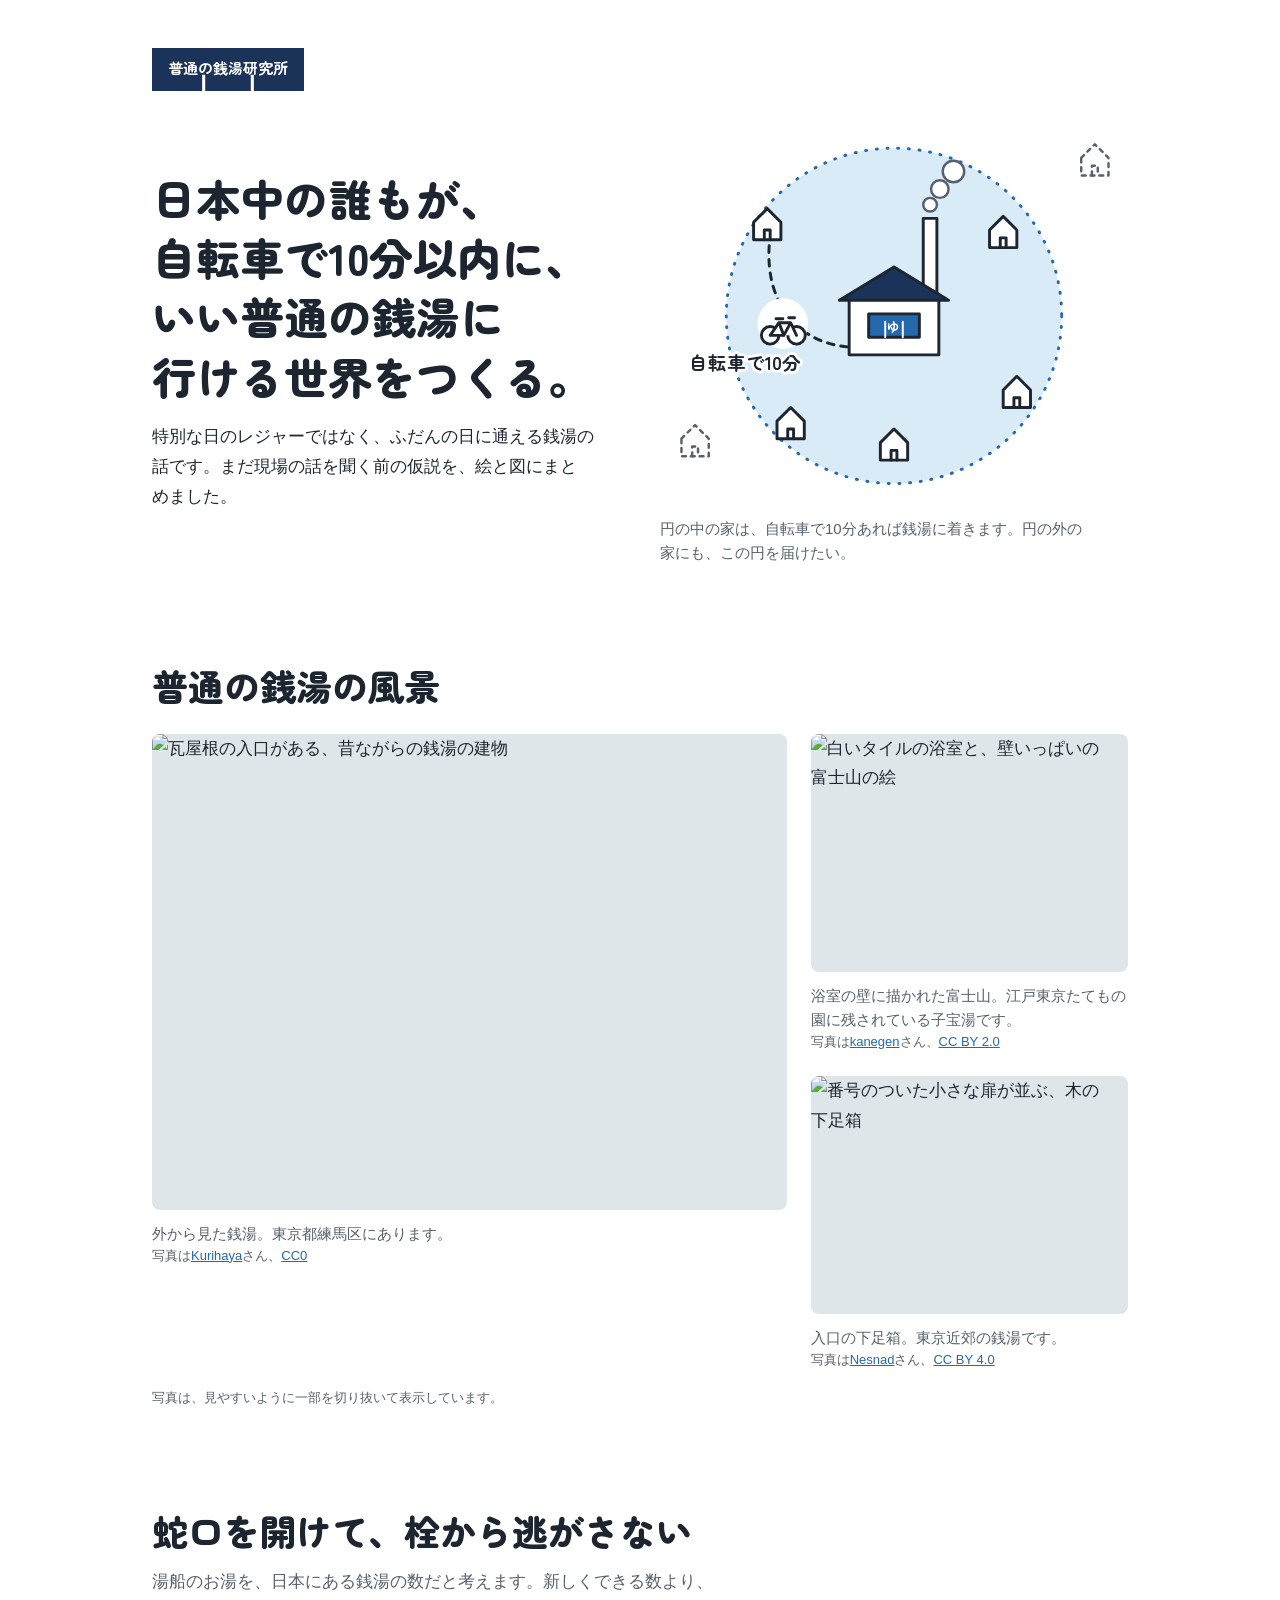
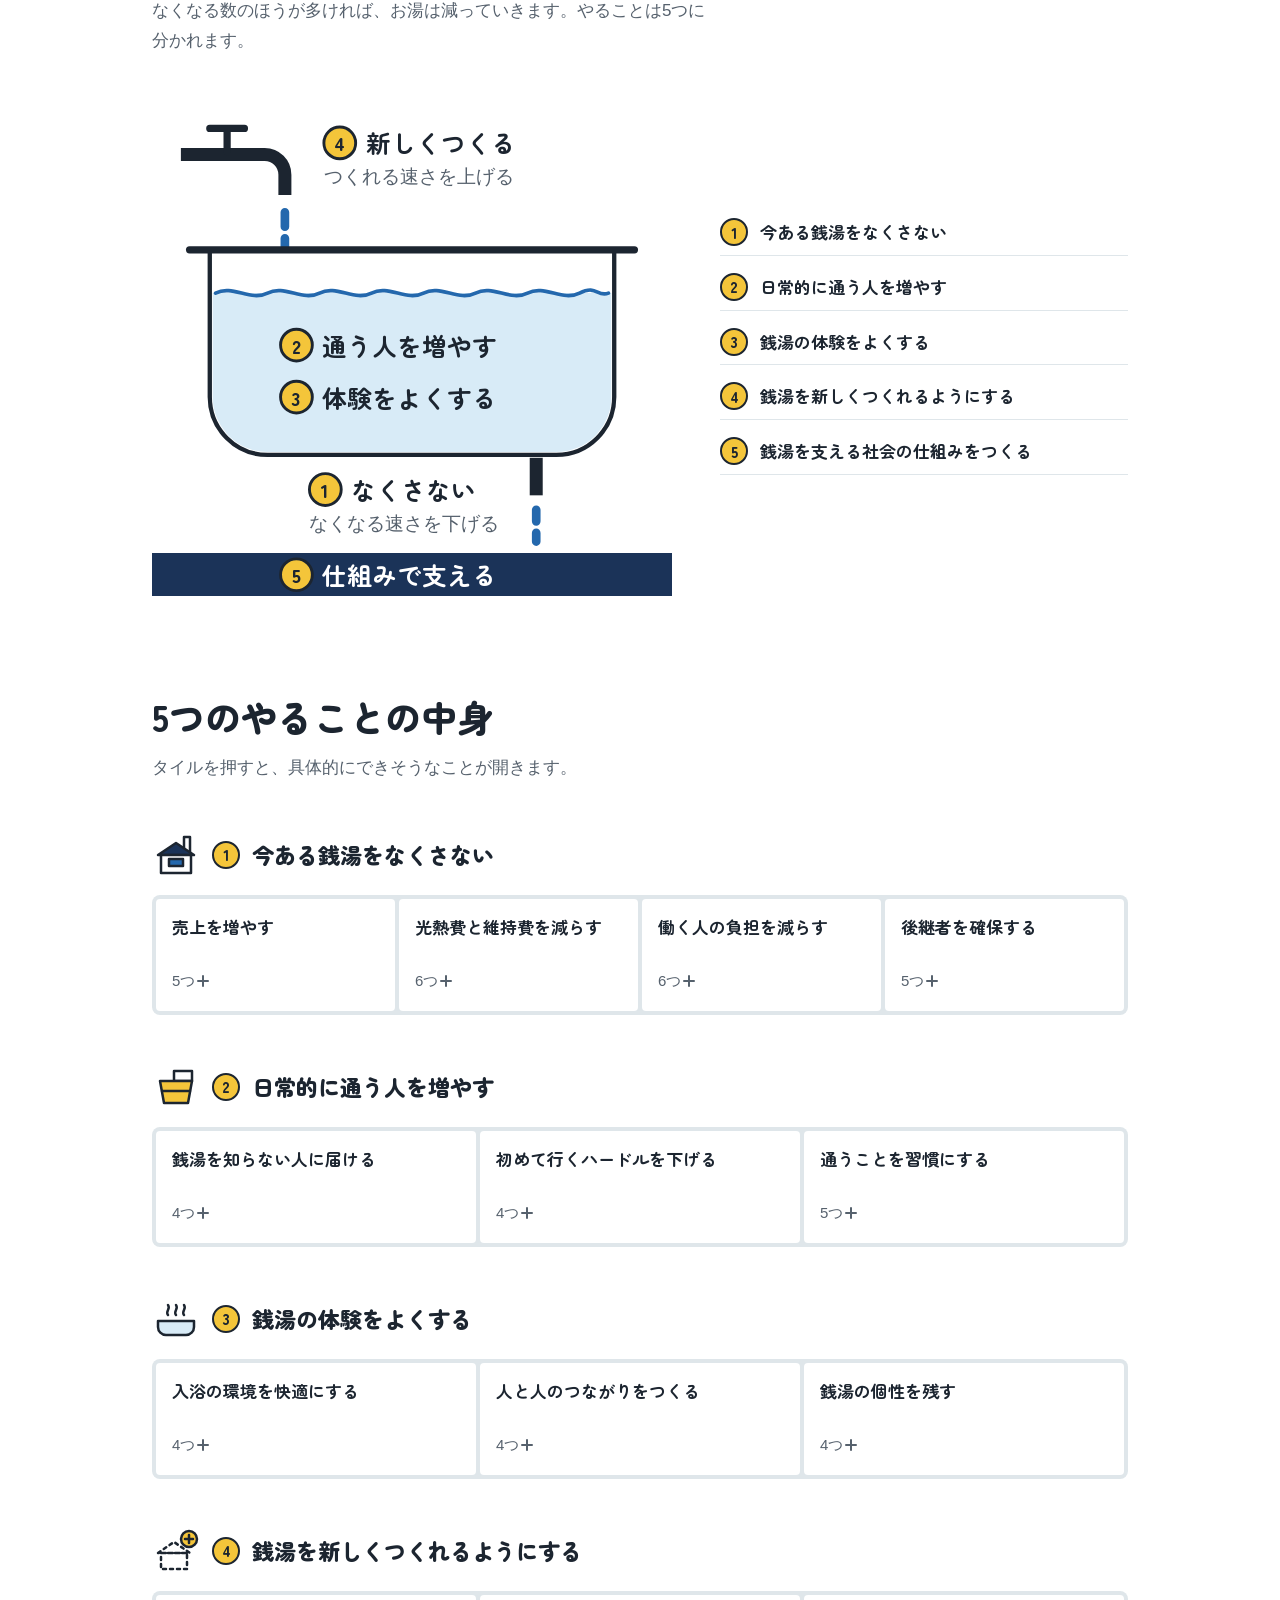
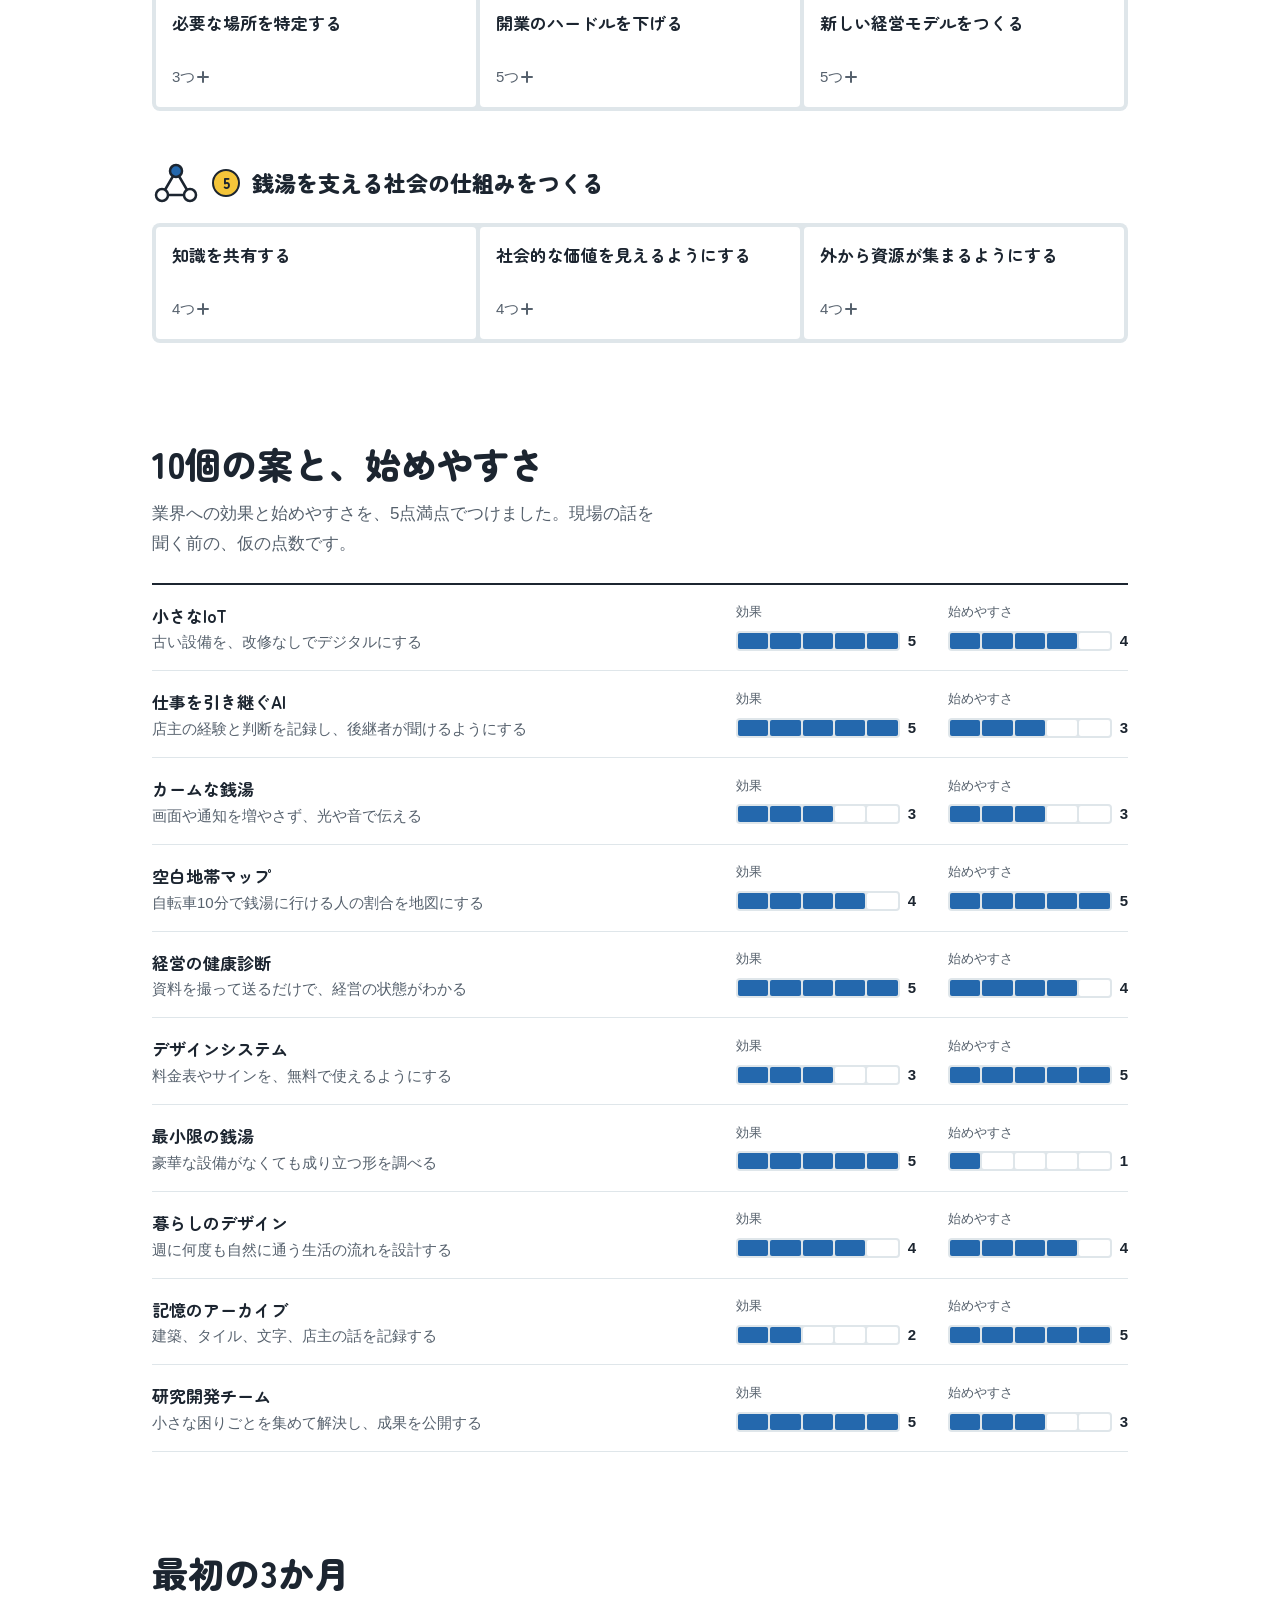
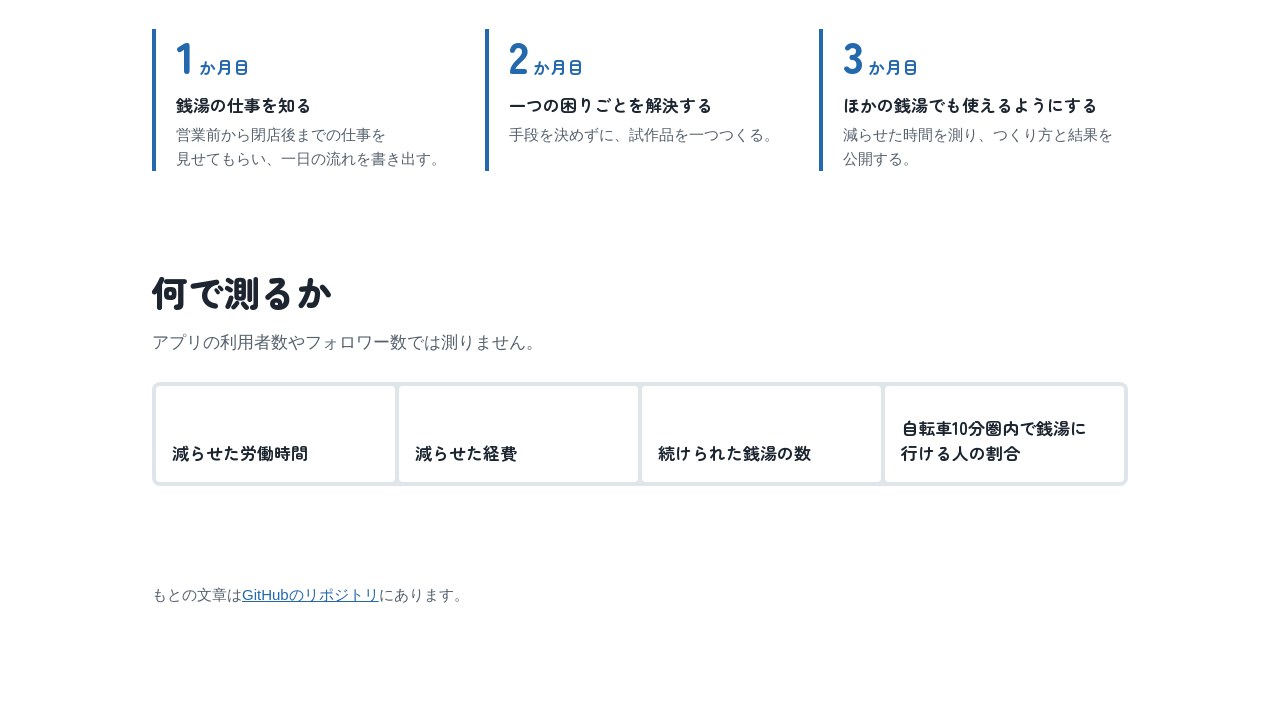
==== commit 97de1a3e: "銭湯の写真を 3 枚入れる ウィキメディア・コモンズの写真を、撮った人と使用条件を添えて表示する。  Co-Authored-By: Claude Fable 5.2 <noreply@anthrop" ====
--- a/index.html
+++ b/index.html
@@ -52,6 +52,11 @@
 .mk { fill: var(--oke); stroke-width: 2; }
 .pic .mk-n { font-size: 13px; font-weight: 900; text-anchor: middle; dominant-baseline: central; }
 
+.photos { display: grid; gap: var(--s4); margin-top: var(--s6); }
+.photos img { display: block; width: 100%; height: auto; aspect-ratio: 4 / 3; object-fit: cover; border-radius: var(--s2); background: var(--grout); }
+.credit { display: block; font-size: var(--t-xs); }
+.sec > .note { font-size: var(--t-xs); margin-top: var(--s4); }
+
 .tub { display: grid; gap: var(--s6); margin-top: var(--s8); align-items: center; }
 .tub-fig { max-width: 520px; }
 .tub-links { display: grid; gap: var(--s2); }
@@ -107,6 +112,8 @@
   h1 { font-size: var(--t-xxl); line-height: 1.35; }
   h2 { font-size: 36px; }
   .tub { grid-template-columns: minmax(0, 520px) 1fr; gap: var(--s12); }
+  .photos { grid-template-columns: 2fr 1fr; grid-template-rows: auto auto; gap: var(--s6); }
+  .photos figure:first-child { grid-row: 1 / 3; }
   .tiles { grid-template-columns: repeat(auto-fit, minmax(160px, 1fr)); }
   .panel { padding: var(--s6); }
   .panel ul { grid-template-columns: 1fr 1fr; }
@@ -153,6 +160,12 @@
   </div>
 
   <section class="sec">
+    <h2>普通の銭湯の風景</h2>
+    <div class="photos"><figure><img src="https://upload.wikimedia.org/wikipedia/commons/thumb/d/d8/Tatsuno-yu_Sento_Tokyo_1.jpg/960px-Tatsuno-yu_Sento_Tokyo_1.jpg" alt="瓦屋根の入口がある、昔ながらの銭湯の建物" loading="lazy" width="960" height="720"><figcaption>外から見た銭湯。東京都練馬区にあります。<span class="credit">写真は<a href="https://commons.wikimedia.org/wiki/File:Tatsuno-yu_Sento_Tokyo_1.jpg">Kurihaya</a>さん、<a href="https://creativecommons.org/publicdomain/zero/1.0/deed.ja">CC0</a></span></figcaption></figure><figure><img src="https://upload.wikimedia.org/wikipedia/commons/thumb/4/49/Interior_of_Bathroom_of_Kodakara-Yu.jpg/960px-Interior_of_Bathroom_of_Kodakara-Yu.jpg" alt="白いタイルの浴室と、壁いっぱいの富士山の絵" loading="lazy" width="960" height="720"><figcaption>浴室の壁に描かれた富士山。江戸東京たてもの園に残されている子宝湯です。<span class="credit">写真は<a href="https://commons.wikimedia.org/wiki/File:Interior_of_Bathroom_of_Kodakara-Yu.jpg">kanegen</a>さん、<a href="https://creativecommons.org/licenses/by/2.0/deed.ja">CC BY 2.0</a></span></figcaption></figure><figure><img src="https://upload.wikimedia.org/wikipedia/commons/thumb/9/9b/Shoes_boxes_at_a_Sento_-_Tokyo_area_-_Dec_22_2021.jpeg/960px-Shoes_boxes_at_a_Sento_-_Tokyo_area_-_Dec_22_2021.jpeg" alt="番号のついた小さな扉が並ぶ、木の下足箱" loading="lazy" width="960" height="720"><figcaption>入口の下足箱。東京近郊の銭湯です。<span class="credit">写真は<a href="https://commons.wikimedia.org/wiki/File:Shoes_boxes_at_a_Sento_-_Tokyo_area_-_Dec_22_2021.jpeg">Nesnad</a>さん、<a href="https://creativecommons.org/licenses/by/4.0/deed.ja">CC BY 4.0</a></span></figcaption></figure></div>
+    <p class="note">写真は、見やすいように一部を切り抜いて表示しています。</p>
+  </section>
+
+  <section class="sec">
     <h2>蛇口を開けて、栓から逃がさない</h2>
     <p>湯船のお湯を、日本にある銭湯の数だと考えます。新しくできる数より、なくなる数のほうが多ければ、お湯は減っていきます。やることは5つに分かれます。</p>
     <div class="tub">
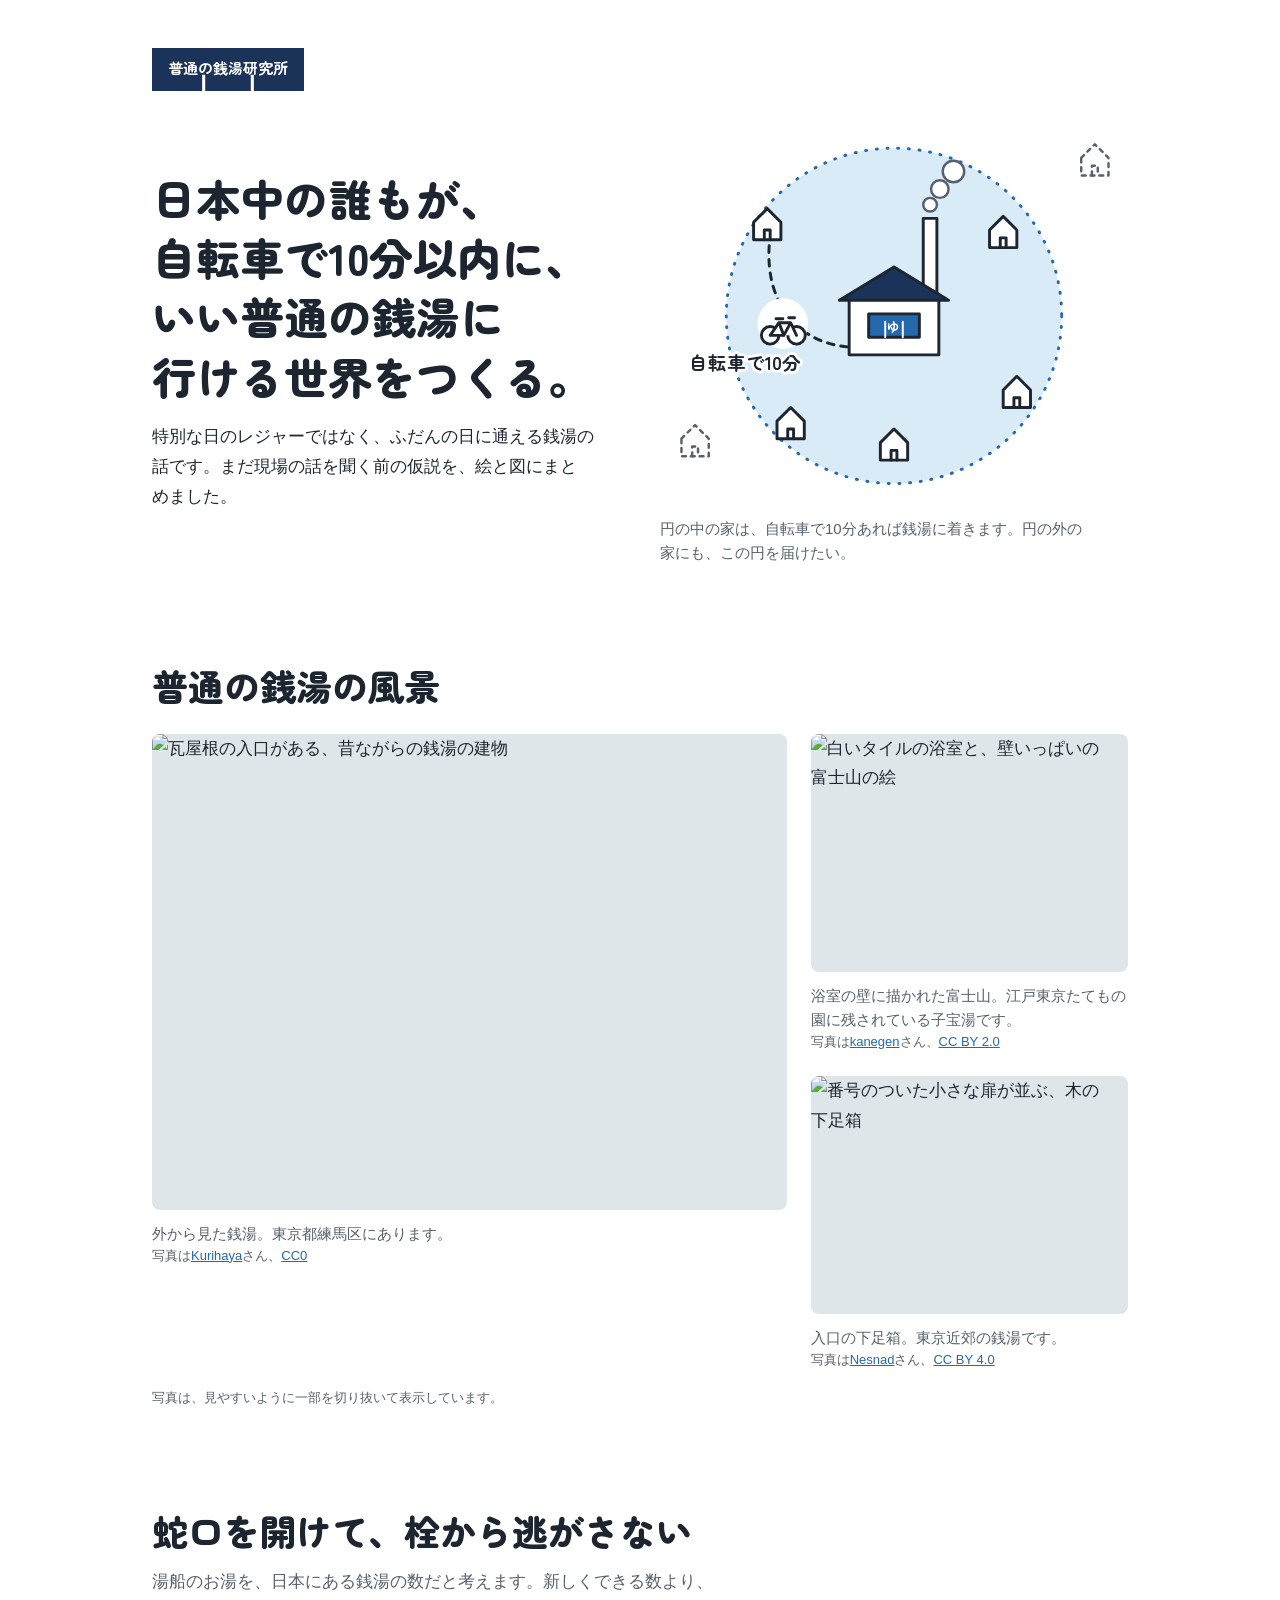
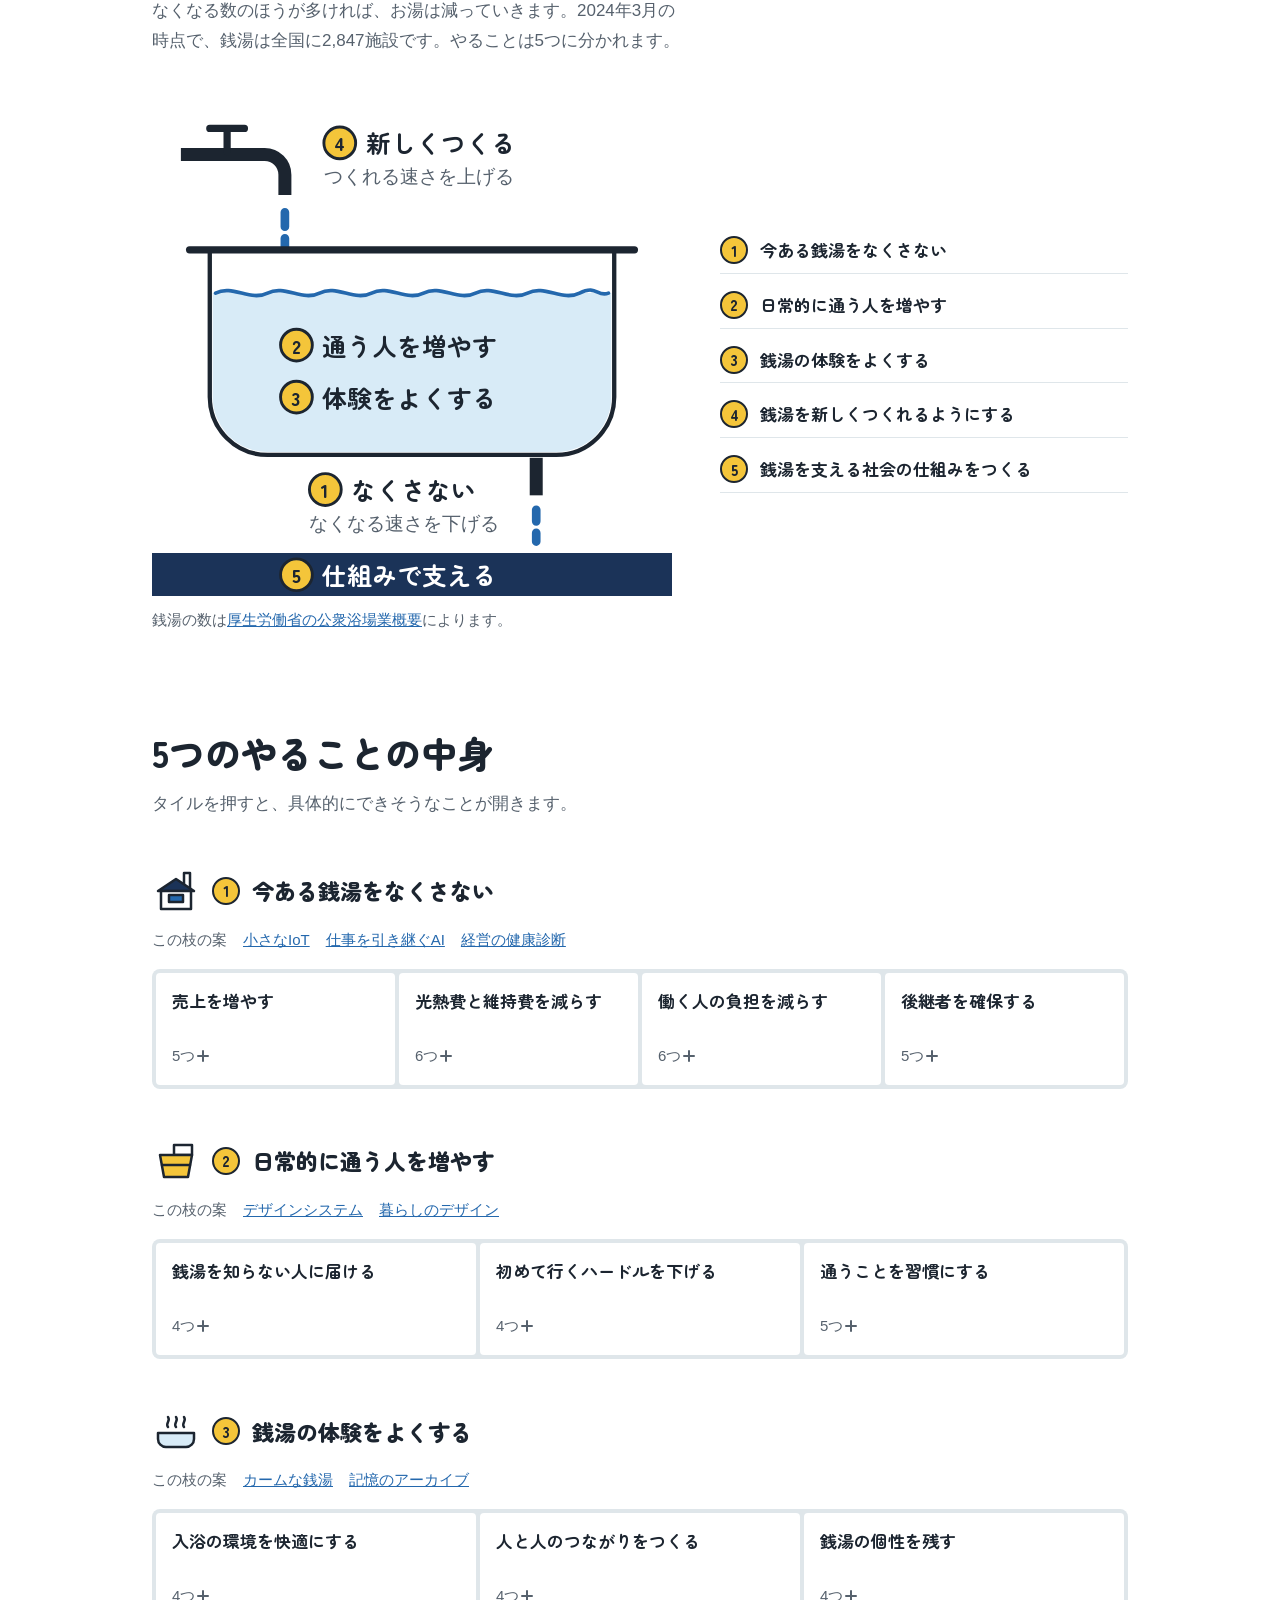
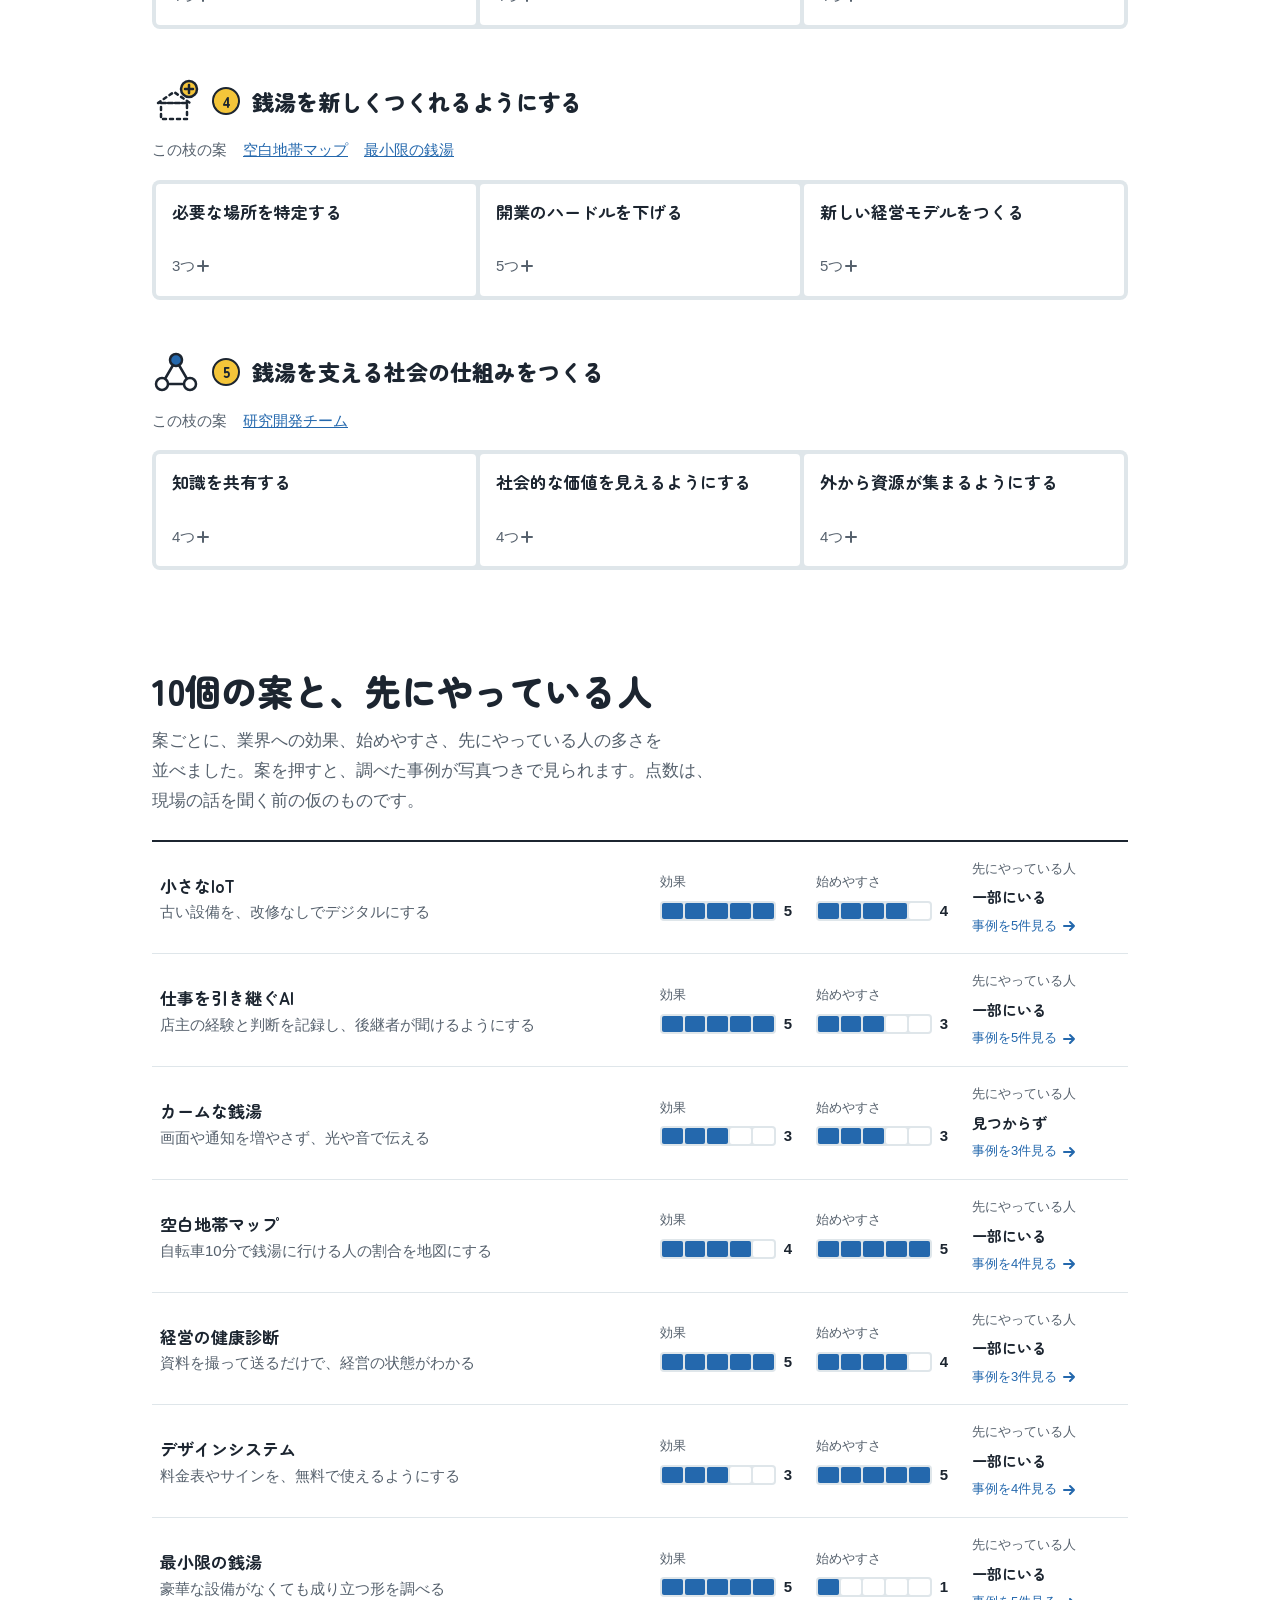
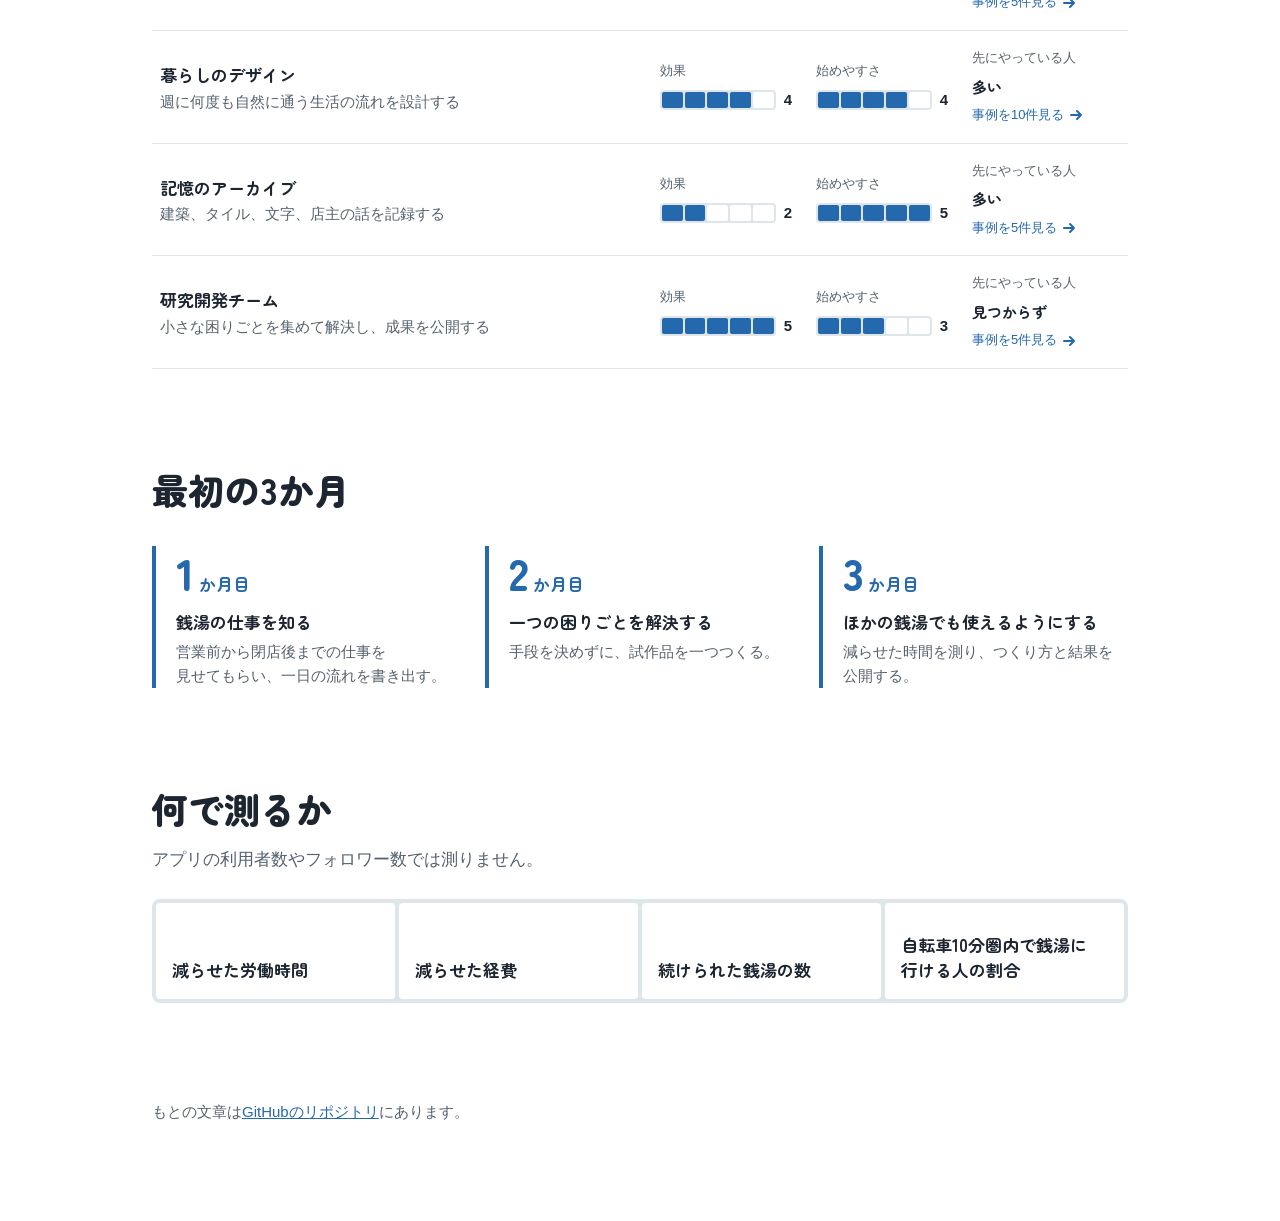
==== commit 2c8bb725: "全体、案、事例の 3 段に組み直し、先にやっている人の調査を入れる 10 個の案ごとにページを作り、確かめた事例 38 件を画像つきのカードにした。 案と事例は data に移し、tools/buil" ====
--- a/index.html
+++ b/index.html
@@ -8,121 +8,7 @@
 <link rel="preconnect" href="https://fonts.googleapis.com">
 <link rel="preconnect" href="https://fonts.gstatic.com" crossorigin>
 <link href="https://fonts.googleapis.com/css2?family=Zen+Maru+Gothic:wght@700;900&display=swap" rel="stylesheet">
-<style>
-:root {
-  /* 銭湯の色: タイルの白、目地、ペンキ絵の青、のれんの藍、桶の黄 */
-  --ink: #1c2530; --sub: #56616d; --paper: #ffffff; --grout: #dfe6ea; --water: #d8ebf7; --blue: #2468ad; --noren: #1b3358; --oke: #f4c53a;
-  --s1: 4px; --s2: 8px; --s3: 12px; --s4: 16px; --s5: 20px; --s6: 24px; --s8: 32px; --s10: 40px; --s12: 48px; --s16: 64px; --s24: 96px;
-  --t-xs: 13px; --t-s: 15px; --t-m: 17px; --t-l: 22px; --t-xl: 30px; --t-xxl: 44px;
-  --maru: "Zen Maru Gothic", "Hiragino Maru Gothic ProN", "Hiragino Sans", sans-serif;
-}
-* { box-sizing: border-box; }
-body { margin: 0; background: var(--paper); color: var(--ink); font-family: "Hiragino Sans", "Noto Sans JP", "Yu Gothic", sans-serif; font-size: var(--t-m); line-height: 1.75; line-break: strict; word-break: auto-phrase; text-autospace: normal; -webkit-text-size-adjust: 100%; }
-main { max-width: 1040px; margin: 0 auto; padding: var(--s8) var(--s4) var(--s24); }
-h1, h2, h3, h4, p, ul, ol, figure { margin: 0; }
-ul, ol { padding: 0; list-style: none; }
-h1, h2, h3, .brand, .p-name strong, .steps strong, .tile-t { font-family: var(--maru); }
-a { color: var(--blue); }
-:focus-visible { outline: 3px solid var(--blue); outline-offset: 2px; }
-svg { display: block; }
-.defs { position: absolute; width: 0; height: 0; }
-.sec { margin-top: var(--s24); }
-h2 { font-size: var(--t-xl); line-height: 1.35; font-weight: 900; text-wrap: balance; }
-.sec > p { color: var(--sub); max-width: 34em; margin-top: var(--s3); }
-
-/* のれんの形の名札 */
-.brand { display: inline-block; background: var(--noren); color: var(--paper); font-weight: 700; font-size: var(--t-s); line-height: 1; padding: var(--s3) var(--s4) var(--s4); clip-path: polygon(0 0, 100% 0, 100% 100%, 67% 100%, 67% 62%, 65% 62%, 65% 100%, 35% 100%, 35% 62%, 33% 62%, 33% 100%, 0 100%); }
-.hero { display: grid; gap: var(--s6); align-items: center; margin-top: var(--s6); }
-h1 { font-size: var(--t-xl); line-height: 1.4; font-weight: 900; }
-h1 span { display: inline-block; }
-.lead { margin-top: var(--s4); max-width: 26em; }
-figcaption { font-size: var(--t-s); color: var(--sub); line-height: 1.6; margin-top: var(--s3); }
-
-/* 絵と図に共通の線 */
-.pic { width: 100%; height: auto; fill: none; stroke: var(--ink); stroke-width: 3; stroke-linecap: round; stroke-linejoin: round; }
-.pic text { stroke: none; fill: var(--ink); font-family: var(--maru); font-weight: 700; }
-.ring { fill: var(--water); stroke: var(--blue); stroke-width: 3; stroke-dasharray: 1 10; }
-.house path:first-child { fill: var(--paper); }
-.far { stroke: var(--sub); stroke-dasharray: 4 5; stroke-width: 2.5; }
-.route { stroke-dasharray: 7 7; }
-.f-paper { fill: var(--paper); } .f-noren { fill: var(--noren); } .f-blue { fill: var(--blue); } .f-water { fill: var(--water); } .f-oke { fill: var(--oke); }
-.s-blue { stroke: var(--blue); } .s-paper { stroke: var(--paper); } .s-sub { stroke: var(--sub); stroke-width: 2.5; }
-.pic .on-dark { fill: var(--paper); } .pic .cap { fill: var(--sub); font-family: inherit; font-weight: 400; }
-.pic .halo { stroke: var(--paper); stroke-width: 6; paint-order: stroke; }
-.mk { fill: var(--oke); stroke-width: 2; }
-.pic .mk-n { font-size: 13px; font-weight: 900; text-anchor: middle; dominant-baseline: central; }
-
-.photos { display: grid; gap: var(--s4); margin-top: var(--s6); }
-.photos img { display: block; width: 100%; height: auto; aspect-ratio: 4 / 3; object-fit: cover; border-radius: var(--s2); background: var(--grout); }
-.credit { display: block; font-size: var(--t-xs); }
-.sec > .note { font-size: var(--t-xs); margin-top: var(--s4); }
-
-.tub { display: grid; gap: var(--s6); margin-top: var(--s8); align-items: center; }
-.tub-fig { max-width: 520px; }
-.tub-links { display: grid; gap: var(--s2); }
-.tub-links a { display: flex; gap: var(--s3); align-items: center; padding: var(--s2) 0; color: var(--ink); text-decoration: none; font-family: var(--maru); font-weight: 700; border-bottom: 1px solid var(--grout); }
-.tub-links a:hover span:last-child { text-decoration: underline; }
-.mark { display: inline-flex; flex: none; align-items: center; justify-content: center; width: 28px; height: 28px; border-radius: 50%; background: var(--oke); border: 2px solid var(--ink); font-family: var(--maru); font-weight: 900; font-size: var(--t-s); line-height: 1; font-variant-numeric: tabular-nums; }
-
-/* タイルの壁 */
-.branch { margin-top: var(--s12); scroll-margin-top: var(--s4); }
-.branch h3 { display: flex; align-items: center; gap: var(--s3); font-size: var(--t-l); line-height: 1.4; font-weight: 900; }
-.icon { width: 48px; height: 48px; flex: none; fill: none; stroke: var(--ink); stroke-width: 2.5; stroke-linecap: round; stroke-linejoin: round; }
-.tiles { display: grid; grid-template-columns: repeat(2, minmax(0, 1fr)); gap: var(--s1); padding: var(--s1); background: var(--grout); border-radius: var(--s2); margin-top: var(--s4); }
-.tile { appearance: none; border: 0; margin: 0; font: inherit; color: inherit; text-align: left; cursor: pointer; background: var(--paper); border-radius: var(--s1); padding: var(--s4); min-height: 112px; display: flex; flex-direction: column; justify-content: space-between; gap: var(--s3); }
-.tile-t { font-weight: 700; line-height: 1.45; }
-.tile-n { display: flex; justify-content: space-between; align-items: center; font-size: var(--t-s); color: var(--sub); font-variant-numeric: tabular-nums; }
-.pm { width: 16px; height: 16px; fill: none; stroke: currentColor; stroke-width: 2; stroke-linecap: round; }
-.tile:hover { background: var(--water); }
-.tile[aria-expanded="true"] { background: var(--blue); color: var(--paper); }
-.tile[aria-expanded="true"] .tile-n { color: var(--paper); }
-.tile[aria-expanded="true"] .v { display: none; }
-.panel { margin-top: var(--s1); padding: var(--s5) var(--s4); background: var(--water); border-radius: var(--s2); }
-.panel h4 { font-size: var(--t-s); font-weight: 400; color: var(--sub); }
-.panel ul { margin-top: var(--s2); display: grid; gap: var(--s2) var(--s8); }
-.panel li { padding-left: var(--s5); position: relative; line-height: 1.6; }
-.panel li::before { content: ""; position: absolute; left: 0; top: 0.55em; width: 8px; height: 8px; background: var(--blue); border-radius: 2px; }
-
-/* 10個の案 */
-.plist { margin-top: var(--s6); border-top: 2px solid var(--ink); }
-.plist li { display: grid; grid-template-columns: 1fr 1fr; gap: var(--s2) var(--s4); padding: var(--s4) 0; border-bottom: 1px solid var(--grout); }
-.p-name { grid-column: 1 / -1; }
-.p-name strong { display: block; font-size: var(--t-m); }
-.p-name p { font-size: var(--t-s); color: var(--sub); line-height: 1.6; }
-.meter { display: grid; grid-template-columns: 1fr auto; align-items: center; gap: var(--s1) var(--s2); font-size: var(--t-xs); color: var(--sub); }
-.meter > span:first-child { grid-column: 1 / -1; }
-.meter b { color: var(--ink); font-size: var(--t-s); font-variant-numeric: tabular-nums; }
-.cells { display: grid; grid-template-columns: repeat(5, 1fr); gap: 2px; padding: 2px; background: var(--grout); border-radius: var(--s1); }
-.cells i { height: 16px; background: var(--paper); border-radius: 2px; }
-.cells i.on { background: var(--blue); }
-
-.steps { display: grid; gap: var(--s6); margin-top: var(--s8); }
-.steps li { padding-left: var(--s5); border-left: 4px solid var(--blue); }
-.when { display: block; color: var(--blue); font-family: var(--maru); font-weight: 700; line-height: 1.2; }
-.when b { font-size: var(--t-xxl); font-weight: 900; margin-right: var(--s1); font-variant-numeric: tabular-nums; }
-.steps strong { display: block; font-size: var(--t-m); margin-top: var(--s2); }
-.steps p { font-size: var(--t-s); color: var(--sub); line-height: 1.6; margin-top: var(--s1); }
-.measure { display: grid; grid-template-columns: repeat(2, minmax(0, 1fr)); gap: var(--s1); padding: var(--s1); background: var(--grout); border-radius: var(--s2); margin-top: var(--s6); }
-.measure li { background: var(--paper); border-radius: var(--s1); padding: var(--s4); font-family: var(--maru); font-weight: 700; line-height: 1.5; min-height: 96px; display: flex; align-items: flex-end; }
-footer { margin-top: var(--s24); font-size: var(--t-s); color: var(--sub); }
-
-@media (min-width: 760px) {
-  main { padding: var(--s12) var(--s8) var(--s24); }
-  .hero { grid-template-columns: 1fr 1fr; gap: var(--s10); }
-  h1 { font-size: var(--t-xxl); line-height: 1.35; }
-  h2 { font-size: 36px; }
-  .tub { grid-template-columns: minmax(0, 520px) 1fr; gap: var(--s12); }
-  .photos { grid-template-columns: 2fr 1fr; grid-template-rows: auto auto; gap: var(--s6); }
-  .photos figure:first-child { grid-row: 1 / 3; }
-  .tiles { grid-template-columns: repeat(auto-fit, minmax(160px, 1fr)); }
-  .panel { padding: var(--s6); }
-  .panel ul { grid-template-columns: 1fr 1fr; }
-  .plist li { grid-template-columns: 1fr 180px 180px; align-items: center; gap: var(--s8); }
-  .p-name { grid-column: auto; }
-  .steps { grid-template-columns: repeat(3, 1fr); }
-  .measure { grid-template-columns: repeat(4, minmax(0, 1fr)); }
-}
-</style>
+<link rel="stylesheet" href="assets/style.css">
 </head>
 <body>
 <svg class="defs" aria-hidden="true">
@@ -132,8 +18,10 @@
   <symbol id="i-new" viewBox="0 0 48 48"><path stroke-dasharray="3 4" d="M6 26 22 15l16 11zM9 26h26v16H9z"/><circle class="f-oke" cx="37" cy="12" r="8"/><path d="M37 8v8M33 12h8"/></symbol>
   <symbol id="i-net" viewBox="0 0 48 48"><path d="M24 12 10 36h28z"/><circle class="f-blue" cx="24" cy="12" r="6"/><circle class="f-paper" cx="10" cy="36" r="6"/><circle class="f-paper" cx="38" cy="36" r="6"/></symbol>
   <symbol id="bike" viewBox="-12 -24 52 36" overflow="visible"><circle cx="0" cy="0" r="9"/><circle cx="27" cy="0" r="9"/><path d="M0 0 9-13h12l6 13M9-13l5 13H0M21-13l-7 13M6-17h7M19-18h6"/></symbol>
+  <symbol id="i-arrow" viewBox="0 0 16 16"><path d="M3 8h10M9 4l4 4-4 4"/></symbol>
 </svg>
 <main>
+
   <span class="brand">普通の銭湯研究所</span>
   <div class="hero">
     <div>
@@ -167,7 +55,7 @@
 
   <section class="sec">
     <h2>蛇口を開けて、栓から逃がさない</h2>
-    <p>湯船のお湯を、日本にある銭湯の数だと考えます。新しくできる数より、なくなる数のほうが多ければ、お湯は減っていきます。やることは5つに分かれます。</p>
+    <p>湯船のお湯を、日本にある銭湯の数だと考えます。新しくできる数より、なくなる数のほうが多ければ、お湯は減っていきます。2024年3月の時点で、銭湯は全国に2,847施設です。やることは5つに分かれます。</p>
     <div class="tub">
       <figure class="tub-fig">
         <svg class="pic" viewBox="0 0 360 352" role="img" aria-label="湯船の図。蛇口から注ぐお湯が4番の新しくつくる、栓から出ていくお湯が1番のなくさない、湯船の中が2番の通う人を増やすと3番の体験をよくする、湯船を支える床が5番の仕組みで支える。">
@@ -188,6 +76,7 @@
           <path class="f-noren" stroke="none" d="M0 322h360v30H0z"/>
           <circle class="mk" cx="100" cy="337" r="11"/><text class="mk-n" x="100" y="337">5</text><text class="on-dark" x="118" y="337" font-size="17" dominant-baseline="central">仕組みで支える</text>
         </svg>
+        <figcaption>銭湯の数は<a href="https://www.mhlw.go.jp/stf/seisakunitsuite/bunya/kenkou_iryou/kenkou/seikatsu-eisei/seikatsu-eisei03/04.html">厚生労働省の公衆浴場業概要</a>によります。</figcaption>
       </figure>
       <nav class="tub-links" aria-label="5つのやること">
         <a href="#b1"><span class="mark">1</span><span>今ある銭湯をなくさない</span></a><a href="#b2"><span class="mark">2</span><span>日常的に通う人を増やす</span></a><a href="#b3"><span class="mark">3</span><span>銭湯の体験をよくする</span></a><a href="#b4"><span class="mark">4</span><span>銭湯を新しくつくれるようにする</span></a><a href="#b5"><span class="mark">5</span><span>銭湯を支える社会の仕組みをつくる</span></a>
@@ -198,13 +87,13 @@
   <section class="sec">
     <h2>5つのやることの中身</h2>
     <p>タイルを押すと、具体的にできそうなことが開きます。</p>
-    <section class="branch" id="b1"><h3><svg class="icon" aria-hidden="true"><use href="#i-sento"/></svg><span class="mark">1</span><span>今ある銭湯をなくさない</span></h3><div class="tiles"><button class="tile" type="button" aria-expanded="false" aria-controls="b1g0"><span class="tile-t">売上を増やす</span><span class="tile-n">5つ<svg class="pm" viewBox="0 0 16 16" aria-hidden="true"><path d="M3 8h10"/><path class="v" d="M8 3v10"/></svg></span></button><button class="tile" type="button" aria-expanded="false" aria-controls="b1g1"><span class="tile-t">光熱費と維持費を減らす</span><span class="tile-n">6つ<svg class="pm" viewBox="0 0 16 16" aria-hidden="true"><path d="M3 8h10"/><path class="v" d="M8 3v10"/></svg></span></button><button class="tile" type="button" aria-expanded="false" aria-controls="b1g2"><span class="tile-t">働く人の負担を減らす</span><span class="tile-n">6つ<svg class="pm" viewBox="0 0 16 16" aria-hidden="true"><path d="M3 8h10"/><path class="v" d="M8 3v10"/></svg></span></button><button class="tile" type="button" aria-expanded="false" aria-controls="b1g3"><span class="tile-t">後継者を確保する</span><span class="tile-n">5つ<svg class="pm" viewBox="0 0 16 16" aria-hidden="true"><path d="M3 8h10"/><path class="v" d="M8 3v10"/></svg></span></button></div><div class="panel" id="b1g0" hidden><h4>売上を増やすためにできそうなこと</h4><ul><li>銭湯専用の簡単なWebサイト制作サービス</li><li>近隣の住民に向けた広告とブランディングの支援</li><li>オリジナルグッズの企画と販売の代行</li><li>地域の企業の福利厚生としての銭湯利用</li><li>営業時間別の来店データの分析</li></ul></div><div class="panel" id="b1g1" hidden><h4>光熱費と維持費を減らすためにできそうなこと</h4><ul><li>IoTによる湯温と水量のモニタリング</li><li>AIによる来客数の予測と、沸かす湯量の調整</li><li>水道、ガス、電気代の自動分析</li><li>設備の故障の前ぶれの検知</li><li>複数の銭湯での物資の共同購入</li><li>廃熱を使う地域の企業との連携</li></ul></div><div class="panel" id="b1g2" hidden><h4>働く人の負担を減らすためにできそうなこと</h4><ul><li>アナログな業務を観察して自動化する</li><li>水質、湯温、清掃の記録の自動入力</li><li>売上の集計と経理の自動化</li><li>消耗品の在庫管理と自動発注</li><li>補助金の申請書類の作成をAIで手伝う</li><li>複数の店でのスタッフの共同雇用</li></ul></div><div class="panel" id="b1g3" hidden><h4>後継者を確保するためにできそうなこと</h4><ul><li>店主の経験と勘を映像と音声で記録する</li><li>銭湯ごとのAI業務マニュアルをつくる</li><li>銭湯経営の収支シミュレーター</li><li>後継者と銭湯のマッチング</li><li>副業として銭湯で働ける仕組み</li></ul></div></section><section class="branch" id="b2"><h3><svg class="icon" aria-hidden="true"><use href="#i-oke"/></svg><span class="mark">2</span><span>日常的に通う人を増やす</span></h3><div class="tiles"><button class="tile" type="button" aria-expanded="false" aria-controls="b2g0"><span class="tile-t">銭湯を知らない人に届ける</span><span class="tile-n">4つ<svg class="pm" viewBox="0 0 16 16" aria-hidden="true"><path d="M3 8h10"/><path class="v" d="M8 3v10"/></svg></span></button><button class="tile" type="button" aria-expanded="false" aria-controls="b2g1"><span class="tile-t">初めて行くハードルを下げる</span><span class="tile-n">4つ<svg class="pm" viewBox="0 0 16 16" aria-hidden="true"><path d="M3 8h10"/><path class="v" d="M8 3v10"/></svg></span></button><button class="tile" type="button" aria-expanded="false" aria-controls="b2g2"><span class="tile-t">通うことを習慣にする</span><span class="tile-n">5つ<svg class="pm" viewBox="0 0 16 16" aria-hidden="true"><path d="M3 8h10"/><path class="v" d="M8 3v10"/></svg></span></button></div><div class="panel" id="b2g0" hidden><h4>銭湯を知らない人に届けるためにできそうなこと</h4><ul><li>引っ越してきた人に銭湯を紹介する仕組み</li><li>不動産サイトへの銭湯情報の掲載</li><li>地域の学校と組んだ銭湯体験</li><li>銭湯のある暮らしを伝えるメディア</li></ul></div><div class="panel" id="b2g1" hidden><h4>初めて行くハードルを下げるためにできそうなこと</h4><ul><li>初めての人でも迷わないサインのデザイン</li><li>全国の銭湯で使える多言語の入浴ガイド</li><li>営業状況と混雑状況のリアルタイム公開</li><li>タオルやシャンプーの有無を事前に確かめられる仕組み</li></ul></div><div class="panel" id="b2g2" hidden><h4>通うことを習慣にするためにできそうなこと</h4><ul><li>暮らしの中に銭湯を組み込むサービスデザイン</li><li>銭湯の共通定期券</li><li>銭湯に入った日の睡眠や気分の記録</li><li>仕事帰りに立ち寄れる銭湯の提案</li><li>地域のランニングや運動の施設との連携</li></ul></div></section><section class="branch" id="b3"><h3><svg class="icon" aria-hidden="true"><use href="#i-yu"/></svg><span class="mark">3</span><span>銭湯の体験をよくする</span></h3><div class="tiles"><button class="tile" type="button" aria-expanded="false" aria-controls="b3g0"><span class="tile-t">入浴の環境を快適にする</span><span class="tile-n">4つ<svg class="pm" viewBox="0 0 16 16" aria-hidden="true"><path d="M3 8h10"/><path class="v" d="M8 3v10"/></svg></span></button><button class="tile" type="button" aria-expanded="false" aria-controls="b3g1"><span class="tile-t">人と人のつながりをつくる</span><span class="tile-n">4つ<svg class="pm" viewBox="0 0 16 16" aria-hidden="true"><path d="M3 8h10"/><path class="v" d="M8 3v10"/></svg></span></button><button class="tile" type="button" aria-expanded="false" aria-controls="b3g2"><span class="tile-t">銭湯の個性を残す</span><span class="tile-n">4つ<svg class="pm" viewBox="0 0 16 16" aria-hidden="true"><path d="M3 8h10"/><path class="v" d="M8 3v10"/></svg></span></button></div><div class="panel" id="b3g0" hidden><h4>入浴の環境を快適にするためにできそうなこと</h4><ul><li>湯温を自然に伝えるインターフェース</li><li>まぶしくない照明と、静かなサインの設計</li><li>混雑に応じた換気の調整</li><li>湿度、室温、水質のモニタリング</li></ul></div><div class="panel" id="b3g1" hidden><h4>人と人のつながりをつくるためにできそうなこと</h4><ul><li>スマホを見なくても過ごせる待合室</li><li>地域の情報が自然に集まる掲示板</li><li>話したい人も、一人でいたい人も過ごせる空間の設計</li><li>子どもから高齢者までが一緒にいられる居場所づくり</li></ul></div><div class="panel" id="b3g2" hidden><h4>銭湯の個性を残すためにできそうなこと</h4><ul><li>古い銭湯のロゴ、文字、タイルのアーカイブ</li><li>店主や常連客の記憶を記録する</li><li>改修してもその店らしさが残るデザインガイド</li><li>古い設備や家具の修理と再利用のネットワーク</li></ul></div></section><section class="branch" id="b4"><h3><svg class="icon" aria-hidden="true"><use href="#i-new"/></svg><span class="mark">4</span><span>銭湯を新しくつくれるようにする</span></h3><div class="tiles"><button class="tile" type="button" aria-expanded="false" aria-controls="b4g0"><span class="tile-t">必要な場所を特定する</span><span class="tile-n">3つ<svg class="pm" viewBox="0 0 16 16" aria-hidden="true"><path d="M3 8h10"/><path class="v" d="M8 3v10"/></svg></span></button><button class="tile" type="button" aria-expanded="false" aria-controls="b4g1"><span class="tile-t">開業のハードルを下げる</span><span class="tile-n">5つ<svg class="pm" viewBox="0 0 16 16" aria-hidden="true"><path d="M3 8h10"/><path class="v" d="M8 3v10"/></svg></span></button><button class="tile" type="button" aria-expanded="false" aria-controls="b4g2"><span class="tile-t">新しい経営モデルをつくる</span><span class="tile-n">5つ<svg class="pm" viewBox="0 0 16 16" aria-hidden="true"><path d="M3 8h10"/><path class="v" d="M8 3v10"/></svg></span></button></div><div class="panel" id="b4g0" hidden><h4>必要な場所を特定するためにできそうなこと</h4><ul><li>全国の、自転車10分圏内の銭湯マップ</li><li>人口、人口密度、今ある銭湯から出店の需要を分析する</li><li>廃業を予定している銭湯と、地域への影響の把握</li></ul></div><div class="panel" id="b4g1" hidden><h4>開業のハードルを下げるためにできそうなこと</h4><ul><li>銭湯開業の資金と収支のシミュレーター</li><li>開業に必要な手続きと設備をまとめたキット</li><li>小さな銭湯の建築と設備の標準化</li><li>廃業した銭湯の設備の再利用</li><li>空き物件や廃校などの活用</li></ul></div><div class="panel" id="b4g2" hidden><h4>新しい経営モデルをつくるためにできそうなこと</h4><ul><li>住宅と銭湯を組み合わせた開発</li><li>地域の住民が共同で持つ銭湯</li><li>経理や発注などの裏方の仕事を、複数の店でまとめる</li><li>地域の福祉施設と組んだ銭湯</li><li>小さな銭湯を複数運営する事業体</li></ul></div></section><section class="branch" id="b5"><h3><svg class="icon" aria-hidden="true"><use href="#i-net"/></svg><span class="mark">5</span><span>銭湯を支える社会の仕組みをつくる</span></h3><div class="tiles"><button class="tile" type="button" aria-expanded="false" aria-controls="b5g0"><span class="tile-t">知識を共有する</span><span class="tile-n">4つ<svg class="pm" viewBox="0 0 16 16" aria-hidden="true"><path d="M3 8h10"/><path class="v" d="M8 3v10"/></svg></span></button><button class="tile" type="button" aria-expanded="false" aria-controls="b5g1"><span class="tile-t">社会的な価値を見えるようにする</span><span class="tile-n">4つ<svg class="pm" viewBox="0 0 16 16" aria-hidden="true"><path d="M3 8h10"/><path class="v" d="M8 3v10"/></svg></span></button><button class="tile" type="button" aria-expanded="false" aria-controls="b5g2"><span class="tile-t">外から資源が集まるようにする</span><span class="tile-n">4つ<svg class="pm" viewBox="0 0 16 16" aria-hidden="true"><path d="M3 8h10"/><path class="v" d="M8 3v10"/></svg></span></button></div><div class="panel" id="b5g0" hidden><h4>知識を共有するためにできそうなこと</h4><ul><li>全国の銭湯経営者が使えるAIの相談窓口</li><li>銭湯運営のオープンソース化</li><li>設備のトラブルと修理方法のデータベース</li><li>うまくいった例と失敗した例の共有</li></ul></div><div class="panel" id="b5g1" hidden><h4>社会的な価値を見えるようにするためにできそうなこと</h4><ul><li>銭湯がなくなることで地域が失うものの調査</li><li>孤独感や生活の満足度への影響の調査</li><li>高齢者の外出の機会への影響の調査</li><li>災害時の入浴インフラとしての価値を示す</li></ul></div><div class="panel" id="b5g2" hidden><h4>外から資源が集まるようにするためにできそうなこと</h4><ul><li>銭湯の課題と、技術者やデザイナーをつなぐ</li><li>企業による銭湯の研究開発の支援</li><li>行政への政策の提案</li><li>住民による修繕費の支援</li></ul></div></section>
+    <section class="branch" id="b1"><h3><svg class="icon" aria-hidden="true"><use href="#i-sento"/></svg><span class="mark">1</span><span>今ある銭湯をなくさない</span></h3><p class="related"><span>この枝の案</span><a href="idea-01.html">小さなIoT</a><a href="idea-02.html">仕事を引き継ぐAI</a><a href="idea-05.html">経営の健康診断</a></p><div class="tiles"><button class="tile" type="button" aria-expanded="false" aria-controls="b1g0"><span class="tile-t">売上を増やす</span><span class="tile-n">5つ<svg class="pm" viewBox="0 0 16 16" aria-hidden="true"><path d="M3 8h10"/><path class="v" d="M8 3v10"/></svg></span></button><button class="tile" type="button" aria-expanded="false" aria-controls="b1g1"><span class="tile-t">光熱費と維持費を減らす</span><span class="tile-n">6つ<svg class="pm" viewBox="0 0 16 16" aria-hidden="true"><path d="M3 8h10"/><path class="v" d="M8 3v10"/></svg></span></button><button class="tile" type="button" aria-expanded="false" aria-controls="b1g2"><span class="tile-t">働く人の負担を減らす</span><span class="tile-n">6つ<svg class="pm" viewBox="0 0 16 16" aria-hidden="true"><path d="M3 8h10"/><path class="v" d="M8 3v10"/></svg></span></button><button class="tile" type="button" aria-expanded="false" aria-controls="b1g3"><span class="tile-t">後継者を確保する</span><span class="tile-n">5つ<svg class="pm" viewBox="0 0 16 16" aria-hidden="true"><path d="M3 8h10"/><path class="v" d="M8 3v10"/></svg></span></button></div><div class="panel" id="b1g0" hidden><h4>売上を増やすためにできそうなこと</h4><ul><li>銭湯専用の簡単なWebサイト制作サービス</li><li>近隣の住民に向けた広告とブランディングの支援</li><li>オリジナルグッズの企画と販売の代行</li><li>地域の企業の福利厚生としての銭湯利用</li><li>営業時間別の来店データの分析</li></ul></div><div class="panel" id="b1g1" hidden><h4>光熱費と維持費を減らすためにできそうなこと</h4><ul><li>IoTによる湯温と水量のモニタリング</li><li>AIによる来客数の予測と、沸かす湯量の調整</li><li>水道、ガス、電気代の自動分析</li><li>設備の故障の前ぶれの検知</li><li>複数の銭湯での物資の共同購入</li><li>廃熱を使う地域の企業との連携</li></ul></div><div class="panel" id="b1g2" hidden><h4>働く人の負担を減らすためにできそうなこと</h4><ul><li>アナログな業務を観察して自動化する</li><li>水質、湯温、清掃の記録の自動入力</li><li>売上の集計と経理の自動化</li><li>消耗品の在庫管理と自動発注</li><li>補助金の申請書類の作成をAIで手伝う</li><li>複数の店でのスタッフの共同雇用</li></ul></div><div class="panel" id="b1g3" hidden><h4>後継者を確保するためにできそうなこと</h4><ul><li>店主の経験と勘を映像と音声で記録する</li><li>銭湯ごとのAI業務マニュアルをつくる</li><li>銭湯経営の収支シミュレーター</li><li>後継者と銭湯のマッチング</li><li>副業として銭湯で働ける仕組み</li></ul></div></section><section class="branch" id="b2"><h3><svg class="icon" aria-hidden="true"><use href="#i-oke"/></svg><span class="mark">2</span><span>日常的に通う人を増やす</span></h3><p class="related"><span>この枝の案</span><a href="idea-06.html">デザインシステム</a><a href="idea-08.html">暮らしのデザイン</a></p><div class="tiles"><button class="tile" type="button" aria-expanded="false" aria-controls="b2g0"><span class="tile-t">銭湯を知らない人に届ける</span><span class="tile-n">4つ<svg class="pm" viewBox="0 0 16 16" aria-hidden="true"><path d="M3 8h10"/><path class="v" d="M8 3v10"/></svg></span></button><button class="tile" type="button" aria-expanded="false" aria-controls="b2g1"><span class="tile-t">初めて行くハードルを下げる</span><span class="tile-n">4つ<svg class="pm" viewBox="0 0 16 16" aria-hidden="true"><path d="M3 8h10"/><path class="v" d="M8 3v10"/></svg></span></button><button class="tile" type="button" aria-expanded="false" aria-controls="b2g2"><span class="tile-t">通うことを習慣にする</span><span class="tile-n">5つ<svg class="pm" viewBox="0 0 16 16" aria-hidden="true"><path d="M3 8h10"/><path class="v" d="M8 3v10"/></svg></span></button></div><div class="panel" id="b2g0" hidden><h4>銭湯を知らない人に届けるためにできそうなこと</h4><ul><li>引っ越してきた人に銭湯を紹介する仕組み</li><li>不動産サイトへの銭湯情報の掲載</li><li>地域の学校と組んだ銭湯体験</li><li>銭湯のある暮らしを伝えるメディア</li></ul></div><div class="panel" id="b2g1" hidden><h4>初めて行くハードルを下げるためにできそうなこと</h4><ul><li>初めての人でも迷わないサインのデザイン</li><li>全国の銭湯で使える多言語の入浴ガイド</li><li>営業状況と混雑状況のリアルタイム公開</li><li>タオルやシャンプーの有無を事前に確かめられる仕組み</li></ul></div><div class="panel" id="b2g2" hidden><h4>通うことを習慣にするためにできそうなこと</h4><ul><li>暮らしの中に銭湯を組み込むサービスデザイン</li><li>銭湯の共通定期券</li><li>銭湯に入った日の睡眠や気分の記録</li><li>仕事帰りに立ち寄れる銭湯の提案</li><li>地域のランニングや運動の施設との連携</li></ul></div></section><section class="branch" id="b3"><h3><svg class="icon" aria-hidden="true"><use href="#i-yu"/></svg><span class="mark">3</span><span>銭湯の体験をよくする</span></h3><p class="related"><span>この枝の案</span><a href="idea-03.html">カームな銭湯</a><a href="idea-09.html">記憶のアーカイブ</a></p><div class="tiles"><button class="tile" type="button" aria-expanded="false" aria-controls="b3g0"><span class="tile-t">入浴の環境を快適にする</span><span class="tile-n">4つ<svg class="pm" viewBox="0 0 16 16" aria-hidden="true"><path d="M3 8h10"/><path class="v" d="M8 3v10"/></svg></span></button><button class="tile" type="button" aria-expanded="false" aria-controls="b3g1"><span class="tile-t">人と人のつながりをつくる</span><span class="tile-n">4つ<svg class="pm" viewBox="0 0 16 16" aria-hidden="true"><path d="M3 8h10"/><path class="v" d="M8 3v10"/></svg></span></button><button class="tile" type="button" aria-expanded="false" aria-controls="b3g2"><span class="tile-t">銭湯の個性を残す</span><span class="tile-n">4つ<svg class="pm" viewBox="0 0 16 16" aria-hidden="true"><path d="M3 8h10"/><path class="v" d="M8 3v10"/></svg></span></button></div><div class="panel" id="b3g0" hidden><h4>入浴の環境を快適にするためにできそうなこと</h4><ul><li>湯温を自然に伝えるインターフェース</li><li>まぶしくない照明と、静かなサインの設計</li><li>混雑に応じた換気の調整</li><li>湿度、室温、水質のモニタリング</li></ul></div><div class="panel" id="b3g1" hidden><h4>人と人のつながりをつくるためにできそうなこと</h4><ul><li>スマホを見なくても過ごせる待合室</li><li>地域の情報が自然に集まる掲示板</li><li>話したい人も、一人でいたい人も過ごせる空間の設計</li><li>子どもから高齢者までが一緒にいられる居場所づくり</li></ul></div><div class="panel" id="b3g2" hidden><h4>銭湯の個性を残すためにできそうなこと</h4><ul><li>古い銭湯のロゴ、文字、タイルのアーカイブ</li><li>店主や常連客の記憶を記録する</li><li>改修してもその店らしさが残るデザインガイド</li><li>古い設備や家具の修理と再利用のネットワーク</li></ul></div></section><section class="branch" id="b4"><h3><svg class="icon" aria-hidden="true"><use href="#i-new"/></svg><span class="mark">4</span><span>銭湯を新しくつくれるようにする</span></h3><p class="related"><span>この枝の案</span><a href="idea-04.html">空白地帯マップ</a><a href="idea-07.html">最小限の銭湯</a></p><div class="tiles"><button class="tile" type="button" aria-expanded="false" aria-controls="b4g0"><span class="tile-t">必要な場所を特定する</span><span class="tile-n">3つ<svg class="pm" viewBox="0 0 16 16" aria-hidden="true"><path d="M3 8h10"/><path class="v" d="M8 3v10"/></svg></span></button><button class="tile" type="button" aria-expanded="false" aria-controls="b4g1"><span class="tile-t">開業のハードルを下げる</span><span class="tile-n">5つ<svg class="pm" viewBox="0 0 16 16" aria-hidden="true"><path d="M3 8h10"/><path class="v" d="M8 3v10"/></svg></span></button><button class="tile" type="button" aria-expanded="false" aria-controls="b4g2"><span class="tile-t">新しい経営モデルをつくる</span><span class="tile-n">5つ<svg class="pm" viewBox="0 0 16 16" aria-hidden="true"><path d="M3 8h10"/><path class="v" d="M8 3v10"/></svg></span></button></div><div class="panel" id="b4g0" hidden><h4>必要な場所を特定するためにできそうなこと</h4><ul><li>全国の、自転車10分圏内の銭湯マップ</li><li>人口、人口密度、今ある銭湯から出店の需要を分析する</li><li>廃業を予定している銭湯と、地域への影響の把握</li></ul></div><div class="panel" id="b4g1" hidden><h4>開業のハードルを下げるためにできそうなこと</h4><ul><li>銭湯開業の資金と収支のシミュレーター</li><li>開業に必要な手続きと設備をまとめたキット</li><li>小さな銭湯の建築と設備の標準化</li><li>廃業した銭湯の設備の再利用</li><li>空き物件や廃校などの活用</li></ul></div><div class="panel" id="b4g2" hidden><h4>新しい経営モデルをつくるためにできそうなこと</h4><ul><li>住宅と銭湯を組み合わせた開発</li><li>地域の住民が共同で持つ銭湯</li><li>経理や発注などの裏方の仕事を、複数の店でまとめる</li><li>地域の福祉施設と組んだ銭湯</li><li>小さな銭湯を複数運営する事業体</li></ul></div></section><section class="branch" id="b5"><h3><svg class="icon" aria-hidden="true"><use href="#i-net"/></svg><span class="mark">5</span><span>銭湯を支える社会の仕組みをつくる</span></h3><p class="related"><span>この枝の案</span><a href="idea-10.html">研究開発チーム</a></p><div class="tiles"><button class="tile" type="button" aria-expanded="false" aria-controls="b5g0"><span class="tile-t">知識を共有する</span><span class="tile-n">4つ<svg class="pm" viewBox="0 0 16 16" aria-hidden="true"><path d="M3 8h10"/><path class="v" d="M8 3v10"/></svg></span></button><button class="tile" type="button" aria-expanded="false" aria-controls="b5g1"><span class="tile-t">社会的な価値を見えるようにする</span><span class="tile-n">4つ<svg class="pm" viewBox="0 0 16 16" aria-hidden="true"><path d="M3 8h10"/><path class="v" d="M8 3v10"/></svg></span></button><button class="tile" type="button" aria-expanded="false" aria-controls="b5g2"><span class="tile-t">外から資源が集まるようにする</span><span class="tile-n">4つ<svg class="pm" viewBox="0 0 16 16" aria-hidden="true"><path d="M3 8h10"/><path class="v" d="M8 3v10"/></svg></span></button></div><div class="panel" id="b5g0" hidden><h4>知識を共有するためにできそうなこと</h4><ul><li>全国の銭湯経営者が使えるAIの相談窓口</li><li>銭湯運営のオープンソース化</li><li>設備のトラブルと修理方法のデータベース</li><li>うまくいった例と失敗した例の共有</li></ul></div><div class="panel" id="b5g1" hidden><h4>社会的な価値を見えるようにするためにできそうなこと</h4><ul><li>銭湯がなくなることで地域が失うものの調査</li><li>孤独感や生活の満足度への影響の調査</li><li>高齢者の外出の機会への影響の調査</li><li>災害時の入浴インフラとしての価値を示す</li></ul></div><div class="panel" id="b5g2" hidden><h4>外から資源が集まるようにするためにできそうなこと</h4><ul><li>銭湯の課題と、技術者やデザイナーをつなぐ</li><li>企業による銭湯の研究開発の支援</li><li>行政への政策の提案</li><li>住民による修繕費の支援</li></ul></div></section>
   </section>
 
-  <section class="sec">
-    <h2>10個の案と、始めやすさ</h2>
-    <p>業界への効果と始めやすさを、5点満点でつけました。現場の話を聞く前の、仮の点数です。</p>
-    <ol class="plist"><li><div class="p-name"><strong>小さなIoT</strong><p>古い設備を、改修なしでデジタルにする</p></div><div class="meter"><span>効果</span><span class="cells" role="img" aria-label="5点のうち5点"><i class="on"></i><i class="on"></i><i class="on"></i><i class="on"></i><i class="on"></i></span><b>5</b></div><div class="meter"><span>始めやすさ</span><span class="cells" role="img" aria-label="5点のうち4点"><i class="on"></i><i class="on"></i><i class="on"></i><i class="on"></i><i class=""></i></span><b>4</b></div></li><li><div class="p-name"><strong>仕事を引き継ぐAI</strong><p>店主の経験と判断を記録し、後継者が聞けるようにする</p></div><div class="meter"><span>効果</span><span class="cells" role="img" aria-label="5点のうち5点"><i class="on"></i><i class="on"></i><i class="on"></i><i class="on"></i><i class="on"></i></span><b>5</b></div><div class="meter"><span>始めやすさ</span><span class="cells" role="img" aria-label="5点のうち3点"><i class="on"></i><i class="on"></i><i class="on"></i><i class=""></i><i class=""></i></span><b>3</b></div></li><li><div class="p-name"><strong>カームな銭湯</strong><p>画面や通知を増やさず、光や音で伝える</p></div><div class="meter"><span>効果</span><span class="cells" role="img" aria-label="5点のうち3点"><i class="on"></i><i class="on"></i><i class="on"></i><i class=""></i><i class=""></i></span><b>3</b></div><div class="meter"><span>始めやすさ</span><span class="cells" role="img" aria-label="5点のうち3点"><i class="on"></i><i class="on"></i><i class="on"></i><i class=""></i><i class=""></i></span><b>3</b></div></li><li><div class="p-name"><strong>空白地帯マップ</strong><p>自転車10分で銭湯に行ける人の割合を地図にする</p></div><div class="meter"><span>効果</span><span class="cells" role="img" aria-label="5点のうち4点"><i class="on"></i><i class="on"></i><i class="on"></i><i class="on"></i><i class=""></i></span><b>4</b></div><div class="meter"><span>始めやすさ</span><span class="cells" role="img" aria-label="5点のうち5点"><i class="on"></i><i class="on"></i><i class="on"></i><i class="on"></i><i class="on"></i></span><b>5</b></div></li><li><div class="p-name"><strong>経営の健康診断</strong><p>資料を撮って送るだけで、経営の状態がわかる</p></div><div class="meter"><span>効果</span><span class="cells" role="img" aria-label="5点のうち5点"><i class="on"></i><i class="on"></i><i class="on"></i><i class="on"></i><i class="on"></i></span><b>5</b></div><div class="meter"><span>始めやすさ</span><span class="cells" role="img" aria-label="5点のうち4点"><i class="on"></i><i class="on"></i><i class="on"></i><i class="on"></i><i class=""></i></span><b>4</b></div></li><li><div class="p-name"><strong>デザインシステム</strong><p>料金表やサインを、無料で使えるようにする</p></div><div class="meter"><span>効果</span><span class="cells" role="img" aria-label="5点のうち3点"><i class="on"></i><i class="on"></i><i class="on"></i><i class=""></i><i class=""></i></span><b>3</b></div><div class="meter"><span>始めやすさ</span><span class="cells" role="img" aria-label="5点のうち5点"><i class="on"></i><i class="on"></i><i class="on"></i><i class="on"></i><i class="on"></i></span><b>5</b></div></li><li><div class="p-name"><strong>最小限の銭湯</strong><p>豪華な設備がなくても成り立つ形を調べる</p></div><div class="meter"><span>効果</span><span class="cells" role="img" aria-label="5点のうち5点"><i class="on"></i><i class="on"></i><i class="on"></i><i class="on"></i><i class="on"></i></span><b>5</b></div><div class="meter"><span>始めやすさ</span><span class="cells" role="img" aria-label="5点のうち1点"><i class="on"></i><i class=""></i><i class=""></i><i class=""></i><i class=""></i></span><b>1</b></div></li><li><div class="p-name"><strong>暮らしのデザイン</strong><p>週に何度も自然に通う生活の流れを設計する</p></div><div class="meter"><span>効果</span><span class="cells" role="img" aria-label="5点のうち4点"><i class="on"></i><i class="on"></i><i class="on"></i><i class="on"></i><i class=""></i></span><b>4</b></div><div class="meter"><span>始めやすさ</span><span class="cells" role="img" aria-label="5点のうち4点"><i class="on"></i><i class="on"></i><i class="on"></i><i class="on"></i><i class=""></i></span><b>4</b></div></li><li><div class="p-name"><strong>記憶のアーカイブ</strong><p>建築、タイル、文字、店主の話を記録する</p></div><div class="meter"><span>効果</span><span class="cells" role="img" aria-label="5点のうち2点"><i class="on"></i><i class="on"></i><i class=""></i><i class=""></i><i class=""></i></span><b>2</b></div><div class="meter"><span>始めやすさ</span><span class="cells" role="img" aria-label="5点のうち5点"><i class="on"></i><i class="on"></i><i class="on"></i><i class="on"></i><i class="on"></i></span><b>5</b></div></li><li><div class="p-name"><strong>研究開発チーム</strong><p>小さな困りごとを集めて解決し、成果を公開する</p></div><div class="meter"><span>効果</span><span class="cells" role="img" aria-label="5点のうち5点"><i class="on"></i><i class="on"></i><i class="on"></i><i class="on"></i><i class="on"></i></span><b>5</b></div><div class="meter"><span>始めやすさ</span><span class="cells" role="img" aria-label="5点のうち3点"><i class="on"></i><i class="on"></i><i class="on"></i><i class=""></i><i class=""></i></span><b>3</b></div></li></ol>
+  <section class="sec" id="ideas">
+    <h2>10個の案と、先にやっている人</h2>
+    <p>案ごとに、業界への効果、始めやすさ、先にやっている人の多さを並べました。案を押すと、調べた事例が写真つきで見られます。点数は、現場の話を聞く前の仮のものです。</p>
+    <ol class="plist"><li><a href="idea-01.html"><div class="p-name"><strong>小さなIoT</strong><p>古い設備を、改修なしでデジタルにする</p></div><div class="meter"><span>効果</span><span class="cells" role="img" aria-label="5点のうち5点"><i class="on"></i><i class="on"></i><i class="on"></i><i class="on"></i><i class="on"></i></span><b>5</b></div><div class="meter"><span>始めやすさ</span><span class="cells" role="img" aria-label="5点のうち4点"><i class="on"></i><i class="on"></i><i class="on"></i><i class="on"></i><i class=""></i></span><b>4</b></div><div class="who"><span>先にやっている人</span><b>一部にいる</b><span class="go">事例を5件見る<svg class="arrow" aria-hidden="true"><use href="#i-arrow"/></svg></span></div></a></li><li><a href="idea-02.html"><div class="p-name"><strong>仕事を引き継ぐAI</strong><p>店主の経験と判断を記録し、後継者が聞けるようにする</p></div><div class="meter"><span>効果</span><span class="cells" role="img" aria-label="5点のうち5点"><i class="on"></i><i class="on"></i><i class="on"></i><i class="on"></i><i class="on"></i></span><b>5</b></div><div class="meter"><span>始めやすさ</span><span class="cells" role="img" aria-label="5点のうち3点"><i class="on"></i><i class="on"></i><i class="on"></i><i class=""></i><i class=""></i></span><b>3</b></div><div class="who"><span>先にやっている人</span><b>一部にいる</b><span class="go">事例を5件見る<svg class="arrow" aria-hidden="true"><use href="#i-arrow"/></svg></span></div></a></li><li><a href="idea-03.html"><div class="p-name"><strong>カームな銭湯</strong><p>画面や通知を増やさず、光や音で伝える</p></div><div class="meter"><span>効果</span><span class="cells" role="img" aria-label="5点のうち3点"><i class="on"></i><i class="on"></i><i class="on"></i><i class=""></i><i class=""></i></span><b>3</b></div><div class="meter"><span>始めやすさ</span><span class="cells" role="img" aria-label="5点のうち3点"><i class="on"></i><i class="on"></i><i class="on"></i><i class=""></i><i class=""></i></span><b>3</b></div><div class="who"><span>先にやっている人</span><b>見つからず</b><span class="go">事例を3件見る<svg class="arrow" aria-hidden="true"><use href="#i-arrow"/></svg></span></div></a></li><li><a href="idea-04.html"><div class="p-name"><strong>空白地帯マップ</strong><p>自転車10分で銭湯に行ける人の割合を地図にする</p></div><div class="meter"><span>効果</span><span class="cells" role="img" aria-label="5点のうち4点"><i class="on"></i><i class="on"></i><i class="on"></i><i class="on"></i><i class=""></i></span><b>4</b></div><div class="meter"><span>始めやすさ</span><span class="cells" role="img" aria-label="5点のうち5点"><i class="on"></i><i class="on"></i><i class="on"></i><i class="on"></i><i class="on"></i></span><b>5</b></div><div class="who"><span>先にやっている人</span><b>一部にいる</b><span class="go">事例を4件見る<svg class="arrow" aria-hidden="true"><use href="#i-arrow"/></svg></span></div></a></li><li><a href="idea-05.html"><div class="p-name"><strong>経営の健康診断</strong><p>資料を撮って送るだけで、経営の状態がわかる</p></div><div class="meter"><span>効果</span><span class="cells" role="img" aria-label="5点のうち5点"><i class="on"></i><i class="on"></i><i class="on"></i><i class="on"></i><i class="on"></i></span><b>5</b></div><div class="meter"><span>始めやすさ</span><span class="cells" role="img" aria-label="5点のうち4点"><i class="on"></i><i class="on"></i><i class="on"></i><i class="on"></i><i class=""></i></span><b>4</b></div><div class="who"><span>先にやっている人</span><b>一部にいる</b><span class="go">事例を3件見る<svg class="arrow" aria-hidden="true"><use href="#i-arrow"/></svg></span></div></a></li><li><a href="idea-06.html"><div class="p-name"><strong>デザインシステム</strong><p>料金表やサインを、無料で使えるようにする</p></div><div class="meter"><span>効果</span><span class="cells" role="img" aria-label="5点のうち3点"><i class="on"></i><i class="on"></i><i class="on"></i><i class=""></i><i class=""></i></span><b>3</b></div><div class="meter"><span>始めやすさ</span><span class="cells" role="img" aria-label="5点のうち5点"><i class="on"></i><i class="on"></i><i class="on"></i><i class="on"></i><i class="on"></i></span><b>5</b></div><div class="who"><span>先にやっている人</span><b>一部にいる</b><span class="go">事例を4件見る<svg class="arrow" aria-hidden="true"><use href="#i-arrow"/></svg></span></div></a></li><li><a href="idea-07.html"><div class="p-name"><strong>最小限の銭湯</strong><p>豪華な設備がなくても成り立つ形を調べる</p></div><div class="meter"><span>効果</span><span class="cells" role="img" aria-label="5点のうち5点"><i class="on"></i><i class="on"></i><i class="on"></i><i class="on"></i><i class="on"></i></span><b>5</b></div><div class="meter"><span>始めやすさ</span><span class="cells" role="img" aria-label="5点のうち1点"><i class="on"></i><i class=""></i><i class=""></i><i class=""></i><i class=""></i></span><b>1</b></div><div class="who"><span>先にやっている人</span><b>一部にいる</b><span class="go">事例を5件見る<svg class="arrow" aria-hidden="true"><use href="#i-arrow"/></svg></span></div></a></li><li><a href="idea-08.html"><div class="p-name"><strong>暮らしのデザイン</strong><p>週に何度も自然に通う生活の流れを設計する</p></div><div class="meter"><span>効果</span><span class="cells" role="img" aria-label="5点のうち4点"><i class="on"></i><i class="on"></i><i class="on"></i><i class="on"></i><i class=""></i></span><b>4</b></div><div class="meter"><span>始めやすさ</span><span class="cells" role="img" aria-label="5点のうち4点"><i class="on"></i><i class="on"></i><i class="on"></i><i class="on"></i><i class=""></i></span><b>4</b></div><div class="who"><span>先にやっている人</span><b>多い</b><span class="go">事例を10件見る<svg class="arrow" aria-hidden="true"><use href="#i-arrow"/></svg></span></div></a></li><li><a href="idea-09.html"><div class="p-name"><strong>記憶のアーカイブ</strong><p>建築、タイル、文字、店主の話を記録する</p></div><div class="meter"><span>効果</span><span class="cells" role="img" aria-label="5点のうち2点"><i class="on"></i><i class="on"></i><i class=""></i><i class=""></i><i class=""></i></span><b>2</b></div><div class="meter"><span>始めやすさ</span><span class="cells" role="img" aria-label="5点のうち5点"><i class="on"></i><i class="on"></i><i class="on"></i><i class="on"></i><i class="on"></i></span><b>5</b></div><div class="who"><span>先にやっている人</span><b>多い</b><span class="go">事例を5件見る<svg class="arrow" aria-hidden="true"><use href="#i-arrow"/></svg></span></div></a></li><li><a href="idea-10.html"><div class="p-name"><strong>研究開発チーム</strong><p>小さな困りごとを集めて解決し、成果を公開する</p></div><div class="meter"><span>効果</span><span class="cells" role="img" aria-label="5点のうち5点"><i class="on"></i><i class="on"></i><i class="on"></i><i class="on"></i><i class="on"></i></span><b>5</b></div><div class="meter"><span>始めやすさ</span><span class="cells" role="img" aria-label="5点のうち3点"><i class="on"></i><i class="on"></i><i class="on"></i><i class=""></i><i class=""></i></span><b>3</b></div><div class="who"><span>先にやっている人</span><b>見つからず</b><span class="go">事例を5件見る<svg class="arrow" aria-hidden="true"><use href="#i-arrow"/></svg></span></div></a></li></ol>
   </section>
 
   <section class="sec">
--- a/assets/style.css
+++ b/assets/style.css
@@ -0,0 +1,181 @@
+:root {
+  /* 銭湯の色: タイルの白、目地、ペンキ絵の青、のれんの藍、桶の黄 */
+  --ink: #1c2530; --sub: #56616d; --paper: #ffffff; --grout: #dfe6ea; --water: #d8ebf7; --blue: #2468ad; --noren: #1b3358; --oke: #f4c53a;
+  --s1: 4px; --s2: 8px; --s3: 12px; --s4: 16px; --s5: 20px; --s6: 24px; --s8: 32px; --s10: 40px; --s12: 48px; --s16: 64px; --s24: 96px;
+  --t-xs: 13px; --t-s: 15px; --t-m: 17px; --t-l: 22px; --t-xl: 30px; --t-xxl: 44px;
+  --maru: "Zen Maru Gothic", "Hiragino Maru Gothic ProN", "Hiragino Sans", sans-serif;
+}
+* { box-sizing: border-box; }
+body { margin: 0; background: var(--paper); color: var(--ink); font-family: "Hiragino Sans", "Noto Sans JP", "Yu Gothic", sans-serif; font-size: var(--t-m); line-height: 1.75; line-break: strict; word-break: auto-phrase; text-autospace: normal; -webkit-text-size-adjust: 100%; }
+main { max-width: 1040px; margin: 0 auto; padding: var(--s8) var(--s4) var(--s24); }
+h1, h2, h3, h4, p, ul, ol, dl, dd, figure { margin: 0; }
+ul, ol { padding: 0; list-style: none; }
+h1, h2, h3, .brand, .maru { font-family: var(--maru); }
+a { color: var(--blue); }
+:focus-visible { outline: 3px solid var(--blue); outline-offset: 2px; }
+svg { display: block; }
+.defs { position: absolute; width: 0; height: 0; }
+.sec { margin-top: var(--s24); }
+h2 { font-size: var(--t-xl); line-height: 1.35; font-weight: 900; text-wrap: balance; }
+.sec > p { color: var(--sub); max-width: 34em; margin-top: var(--s3); }
+
+/* のれんの形の名札 */
+.brand { display: inline-block; background: var(--noren); color: var(--paper); font-weight: 700; font-size: var(--t-s); line-height: 1; padding: var(--s3) var(--s4) var(--s4); text-decoration: none; clip-path: polygon(0 0, 100% 0, 100% 100%, 67% 100%, 67% 62%, 65% 62%, 65% 100%, 35% 100%, 35% 62%, 33% 62%, 33% 100%, 0 100%); }
+.hero { display: grid; gap: var(--s6); align-items: center; margin-top: var(--s6); }
+h1 { font-size: var(--t-xl); line-height: 1.4; font-weight: 900; }
+h1 span { display: inline-block; }
+.lead { margin-top: var(--s4); max-width: 26em; }
+figcaption { font-size: var(--t-s); color: var(--sub); line-height: 1.6; margin-top: var(--s3); }
+
+/* 絵と図に共通の線 */
+.pic { width: 100%; height: auto; fill: none; stroke: var(--ink); stroke-width: 3; stroke-linecap: round; stroke-linejoin: round; }
+.pic text { stroke: none; fill: var(--ink); font-family: var(--maru); font-weight: 700; }
+.ring { fill: var(--water); stroke: var(--blue); stroke-width: 3; stroke-dasharray: 1 10; }
+.house path:first-child { fill: var(--paper); }
+.far { stroke: var(--sub); stroke-dasharray: 4 5; stroke-width: 2.5; }
+.route { stroke-dasharray: 7 7; }
+.f-paper { fill: var(--paper); } .f-noren { fill: var(--noren); } .f-blue { fill: var(--blue); } .f-water { fill: var(--water); } .f-oke { fill: var(--oke); }
+.s-blue { stroke: var(--blue); } .s-paper { stroke: var(--paper); } .s-sub { stroke: var(--sub); stroke-width: 2.5; }
+.pic .on-dark { fill: var(--paper); } .pic .cap { fill: var(--sub); font-family: inherit; font-weight: 400; }
+.pic .halo { stroke: var(--paper); stroke-width: 6; paint-order: stroke; }
+.mk { fill: var(--oke); stroke-width: 2; }
+.pic .mk-n { font-size: 13px; font-weight: 900; text-anchor: middle; dominant-baseline: central; }
+
+.photos { display: grid; gap: var(--s4); margin-top: var(--s6); }
+.photos img { display: block; width: 100%; height: auto; aspect-ratio: 4 / 3; object-fit: cover; border-radius: var(--s2); background: var(--grout); }
+.credit { display: block; font-size: var(--t-xs); }
+.sec > .note { font-size: var(--t-xs); margin-top: var(--s4); }
+
+.tub { display: grid; gap: var(--s6); margin-top: var(--s8); align-items: center; }
+.tub-fig { max-width: 520px; }
+.tub-links { display: grid; gap: var(--s2); }
+.tub-links a { display: flex; gap: var(--s3); align-items: center; padding: var(--s2) 0; color: var(--ink); text-decoration: none; font-family: var(--maru); font-weight: 700; border-bottom: 1px solid var(--grout); }
+.tub-links a:hover span:last-child { text-decoration: underline; }
+.mark { display: inline-flex; flex: none; align-items: center; justify-content: center; width: 28px; height: 28px; border-radius: 50%; background: var(--oke); border: 2px solid var(--ink); font-family: var(--maru); font-weight: 900; font-size: var(--t-s); line-height: 1; font-variant-numeric: tabular-nums; color: var(--ink); }
+
+/* タイルの壁 */
+.branch { margin-top: var(--s12); scroll-margin-top: var(--s4); }
+.branch h3 { display: flex; align-items: center; gap: var(--s3); font-size: var(--t-l); line-height: 1.4; font-weight: 900; }
+.icon { width: 48px; height: 48px; flex: none; fill: none; stroke: var(--ink); stroke-width: 2.5; stroke-linecap: round; stroke-linejoin: round; }
+.tiles { display: grid; grid-template-columns: repeat(2, minmax(0, 1fr)); gap: var(--s1); padding: var(--s1); background: var(--grout); border-radius: var(--s2); margin-top: var(--s4); }
+.tile { appearance: none; border: 0; margin: 0; font: inherit; color: inherit; text-align: left; cursor: pointer; background: var(--paper); border-radius: var(--s1); padding: var(--s4); min-height: 112px; display: flex; flex-direction: column; justify-content: space-between; gap: var(--s3); }
+.tile-t { font-family: var(--maru); font-weight: 700; line-height: 1.45; }
+.tile-n { display: flex; justify-content: space-between; align-items: center; font-size: var(--t-s); color: var(--sub); font-variant-numeric: tabular-nums; }
+.pm { width: 16px; height: 16px; fill: none; stroke: currentColor; stroke-width: 2; stroke-linecap: round; }
+.tile:hover { background: var(--water); }
+.tile[aria-expanded="true"] { background: var(--blue); color: var(--paper); }
+.tile[aria-expanded="true"] .tile-n { color: var(--paper); }
+.tile[aria-expanded="true"] .v { display: none; }
+.panel { margin-top: var(--s1); padding: var(--s5) var(--s4); background: var(--water); border-radius: var(--s2); }
+.panel h4 { font-size: var(--t-s); font-weight: 400; color: var(--sub); }
+.panel ul { margin-top: var(--s2); display: grid; gap: var(--s2) var(--s8); }
+.panel li, .dots li { padding-left: var(--s5); position: relative; line-height: 1.6; }
+.panel li::before, .dots li::before { content: ""; position: absolute; left: 0; top: 0.55em; width: 8px; height: 8px; background: var(--blue); border-radius: 2px; }
+.related { display: flex; flex-wrap: wrap; gap: var(--s2) var(--s4); margin-top: var(--s3); font-size: var(--t-s); color: var(--sub); }
+
+/* 10個の案の一覧 */
+.plist { margin-top: var(--s6); border-top: 2px solid var(--ink); }
+.plist a { display: grid; grid-template-columns: 1fr 1fr; gap: var(--s2) var(--s4); padding: var(--s4) 0; border-bottom: 1px solid var(--grout); color: inherit; text-decoration: none; }
+.plist a:hover { background: var(--water); }
+.plist a:hover .p-name strong { text-decoration: underline; }
+.p-name { grid-column: 1 / -1; }
+.p-name strong { display: block; font-family: var(--maru); font-size: var(--t-m); }
+.p-name p { font-size: var(--t-s); color: var(--sub); line-height: 1.6; }
+.meter { display: grid; grid-template-columns: 1fr auto; align-items: center; gap: var(--s1) var(--s2); font-size: var(--t-xs); color: var(--sub); }
+.meter > span:first-child { grid-column: 1 / -1; }
+.meter b { color: var(--ink); font-size: var(--t-s); font-variant-numeric: tabular-nums; }
+.cells { display: grid; grid-template-columns: repeat(5, 1fr); gap: 2px; padding: 2px; background: var(--grout); border-radius: var(--s1); }
+.cells i { height: 16px; background: var(--paper); border-radius: 2px; }
+.cells i.on { background: var(--blue); }
+.who { grid-column: 1 / -1; font-size: var(--t-xs); color: var(--sub); display: flex; flex-direction: column; gap: var(--s1); }
+.who b { color: var(--ink); font-size: var(--t-s); font-family: var(--maru); }
+.who .go { display: inline-flex; align-items: center; gap: var(--s1); color: var(--blue); }
+.arrow { width: 16px; height: 16px; fill: none; stroke: currentColor; stroke-width: 2; stroke-linecap: round; stroke-linejoin: round; flex: none; }
+
+.steps { display: grid; gap: var(--s6); margin-top: var(--s8); }
+.steps li { padding-left: var(--s5); border-left: 4px solid var(--blue); }
+.when { display: block; color: var(--blue); font-family: var(--maru); font-weight: 700; line-height: 1.2; }
+.when b { font-size: var(--t-xxl); font-weight: 900; margin-right: var(--s1); font-variant-numeric: tabular-nums; }
+.steps strong { display: block; font-family: var(--maru); font-size: var(--t-m); margin-top: var(--s2); }
+.steps p { font-size: var(--t-s); color: var(--sub); line-height: 1.6; margin-top: var(--s1); }
+.measure { display: grid; grid-template-columns: repeat(2, minmax(0, 1fr)); gap: var(--s1); padding: var(--s1); background: var(--grout); border-radius: var(--s2); margin-top: var(--s6); }
+.measure li { background: var(--paper); border-radius: var(--s1); padding: var(--s4); font-family: var(--maru); font-weight: 700; line-height: 1.5; min-height: 96px; display: flex; align-items: flex-end; }
+footer { margin-top: var(--s24); font-size: var(--t-s); color: var(--sub); }
+
+/* 案のページ */
+.crumb { display: flex; flex-wrap: wrap; align-items: center; gap: var(--s2); margin-top: var(--s6); font-size: var(--t-s); color: var(--sub); }
+.crumb a { color: var(--sub); }
+.idea-head { margin-top: var(--s4); }
+.idea-head .lead { max-width: 32em; }
+.of-branch { display: inline-flex; align-items: center; gap: var(--s2); margin-top: var(--s4); font-size: var(--t-s); color: var(--ink); text-decoration: none; }
+.of-branch:hover span:last-child { text-decoration: underline; }
+.facts { display: grid; gap: var(--s1); padding: var(--s1); background: var(--grout); border-radius: var(--s2); margin-top: var(--s8); }
+.facts > div { background: var(--paper); border-radius: var(--s1); padding: var(--s4); }
+.facts .meter { font-size: var(--t-s); }
+.facts .who-big { font-size: var(--t-s); color: var(--sub); }
+.facts .who-big b { display: block; font-family: var(--maru); font-size: var(--t-l); color: var(--ink); line-height: 1.4; }
+.two { display: grid; gap: var(--s6); margin-top: var(--s6); }
+.two h3 { font-size: var(--t-m); font-weight: 900; }
+.two p, .two ul { margin-top: var(--s2); }
+.dots { display: grid; gap: var(--s2); }
+.open { background: var(--water); border-radius: var(--s2); padding: var(--s5) var(--s4); }
+
+/* 事例のカード */
+.cards { display: grid; gap: var(--s4); margin-top: var(--s6); }
+.card { appearance: none; border: 0; padding: 0; margin: 0; font: inherit; color: inherit; text-align: left; cursor: pointer; background: var(--paper); display: flex; flex-direction: column; text-decoration: none; }
+.thumb { display: block; width: 100%; aspect-ratio: 16 / 9; border-radius: var(--s2); background: var(--grout); overflow: hidden; position: relative; }
+.thumb img { display: block; width: 100%; height: 100%; object-fit: cover; }
+.thumb .icon { position: absolute; inset: 0; margin: auto; width: 64px; height: 64px; }
+.thumb img + .icon { display: none; }
+.card-t { display: block; font-family: var(--maru); font-weight: 700; font-size: var(--t-m); line-height: 1.45; margin-top: var(--s3); }
+.card:hover .card-t { text-decoration: underline; }
+.card-by { display: block; font-size: var(--t-xs); color: var(--sub); line-height: 1.5; margin-top: var(--s1); }
+.card-w { display: block; font-size: var(--t-s); line-height: 1.6; margin-top: var(--s2); }
+
+/* 事例のくわしい中身 */
+dialog { border: 0; padding: 0; border-radius: var(--s3); width: min(640px, calc(100vw - 32px)); max-height: calc(100dvh - 32px); color: var(--ink); background: var(--paper); }
+dialog::backdrop { background: rgb(28 37 48 / 0.6); }
+.dlg-body { padding: var(--s5) var(--s4) var(--s6); }
+.dlg-body h2 { font-size: var(--t-l); }
+.dlg-by { font-size: var(--t-s); color: var(--sub); margin-top: var(--s1); }
+.dlg-credit { font-size: var(--t-xs); color: var(--sub); padding: var(--s2) var(--s4) 0; }
+dialog .thumb { border-radius: 0; }
+dialog dl { margin-top: var(--s4); border-top: 1px solid var(--grout); }
+dialog dl > div { display: grid; gap: var(--s1); padding: var(--s3) 0; border-bottom: 1px solid var(--grout); }
+dialog dt { font-size: var(--t-xs); color: var(--sub); }
+dialog dd { line-height: 1.65; }
+.dlg-actions { display: flex; flex-wrap: wrap; gap: var(--s3); align-items: center; justify-content: space-between; margin-top: var(--s5); }
+.btn { appearance: none; border: 2px solid var(--ink); background: var(--paper); color: var(--ink); font: inherit; font-family: var(--maru); font-weight: 700; font-size: var(--t-s); line-height: 1; padding: var(--s3) var(--s5); border-radius: var(--s6); cursor: pointer; text-decoration: none; display: inline-flex; align-items: center; gap: var(--s2); }
+.btn.primary { background: var(--ink); color: var(--paper); }
+.pager { display: grid; grid-template-columns: 1fr 1fr; gap: var(--s4); margin-top: var(--s24); border-top: 2px solid var(--ink); padding-top: var(--s4); }
+.pager a { color: var(--ink); text-decoration: none; font-family: var(--maru); font-weight: 700; line-height: 1.5; }
+.pager a:hover { text-decoration: underline; }
+.pager small { display: block; font-family: "Hiragino Sans", sans-serif; font-weight: 400; font-size: var(--t-xs); color: var(--sub); }
+.pager .next { text-align: right; }
+
+@media (min-width: 560px) {
+  .cards { grid-template-columns: repeat(2, minmax(0, 1fr)); gap: var(--s8) var(--s6); }
+}
+@media (min-width: 760px) {
+  main { padding: var(--s12) var(--s8) var(--s24); }
+  .hero { grid-template-columns: 1fr 1fr; gap: var(--s10); }
+  h1 { font-size: var(--t-xxl); line-height: 1.35; }
+  h2 { font-size: 36px; }
+  .photos { grid-template-columns: 2fr 1fr; grid-template-rows: auto auto; gap: var(--s6); }
+  .photos figure:first-child { grid-row: 1 / 3; }
+  .tub { grid-template-columns: minmax(0, 520px) 1fr; gap: var(--s12); }
+  .tiles { grid-template-columns: repeat(auto-fit, minmax(160px, 1fr)); }
+  .panel { padding: var(--s6); }
+  .panel ul { grid-template-columns: 1fr 1fr; }
+  .plist a { grid-template-columns: 1fr 132px 132px 148px; align-items: center; gap: var(--s6); padding: var(--s4) var(--s2); }
+  .p-name, .who { grid-column: auto; }
+  .steps { grid-template-columns: repeat(3, 1fr); }
+  .measure { grid-template-columns: repeat(4, minmax(0, 1fr)); }
+  .facts { grid-template-columns: repeat(3, 1fr); }
+  .two { grid-template-columns: 1fr 1fr; gap: var(--s10); }
+  .open { padding: var(--s6); }
+  .cards { grid-template-columns: repeat(3, minmax(0, 1fr)); }
+  .dlg-body { padding: var(--s6) var(--s6) var(--s8); }
+  .dlg-credit { padding: var(--s2) var(--s6) 0; }
+  dialog dl > div { grid-template-columns: 9em 1fr; gap: var(--s4); }
+}
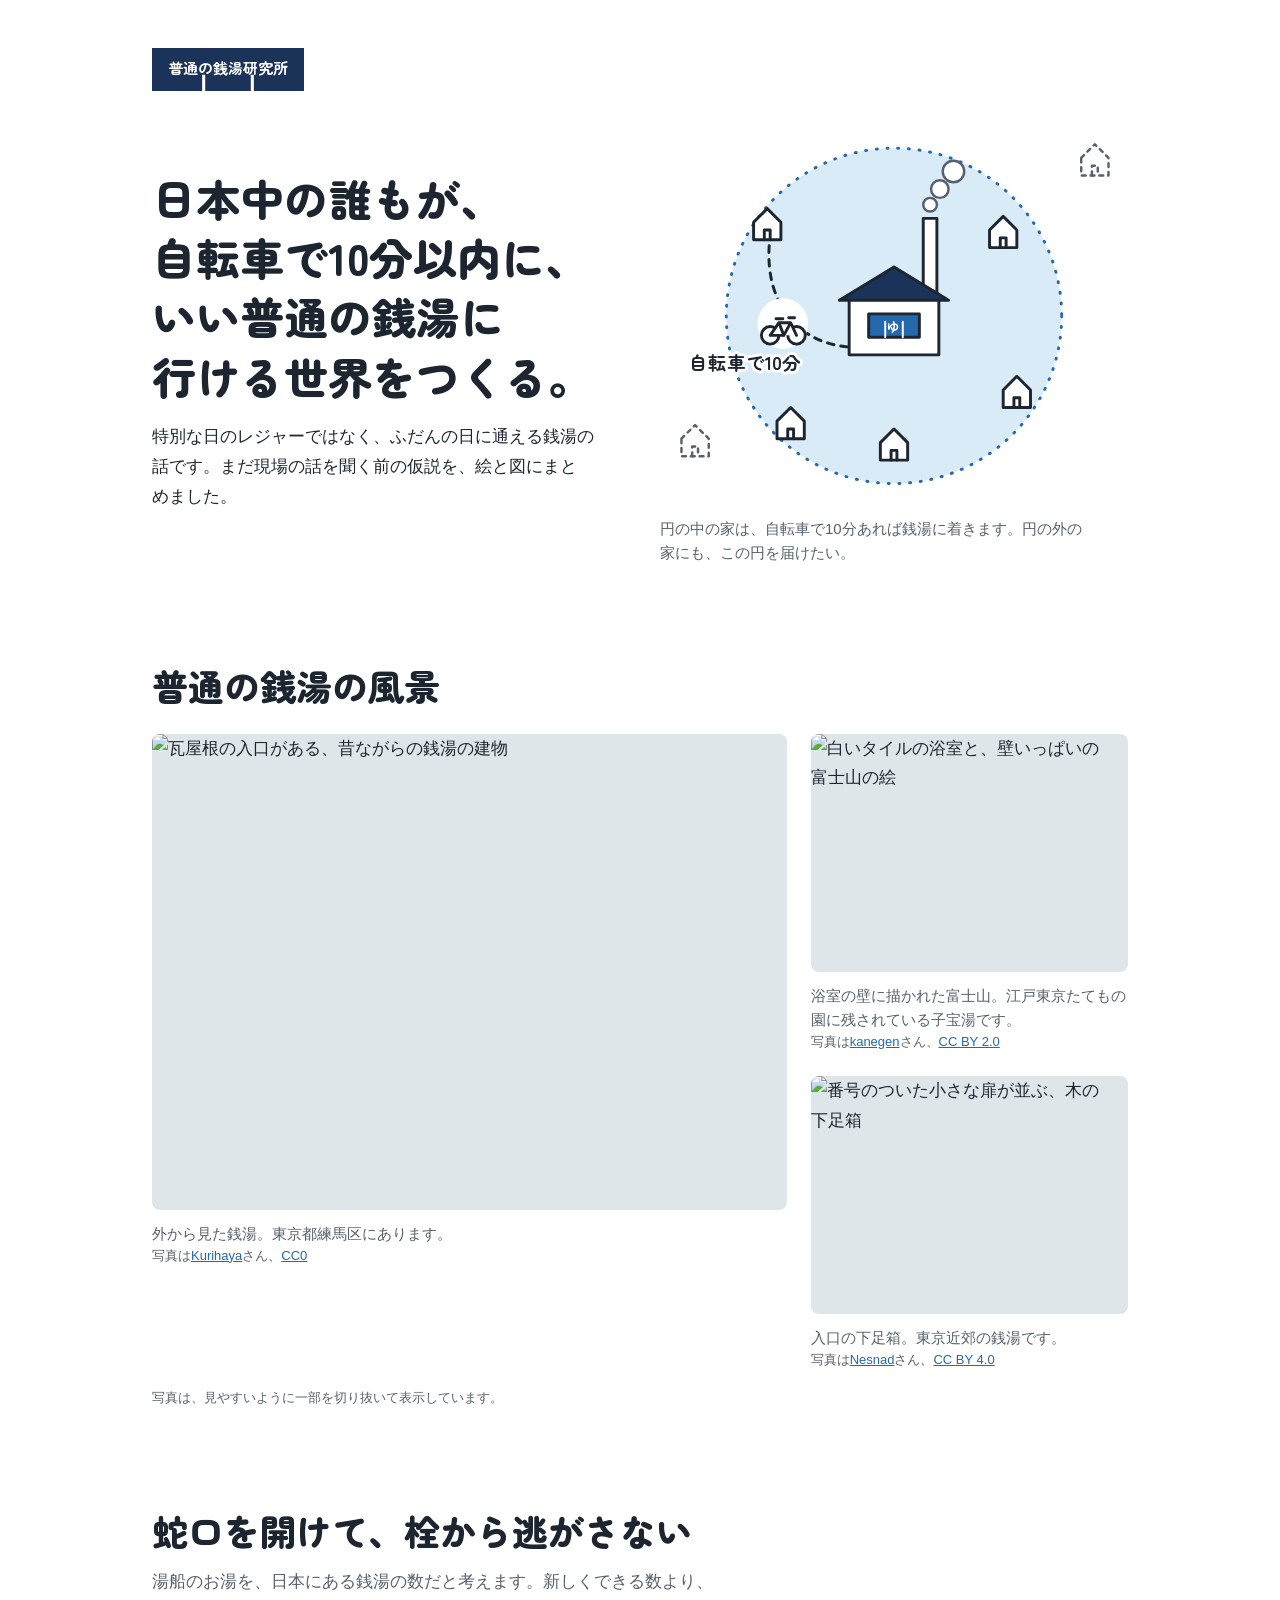
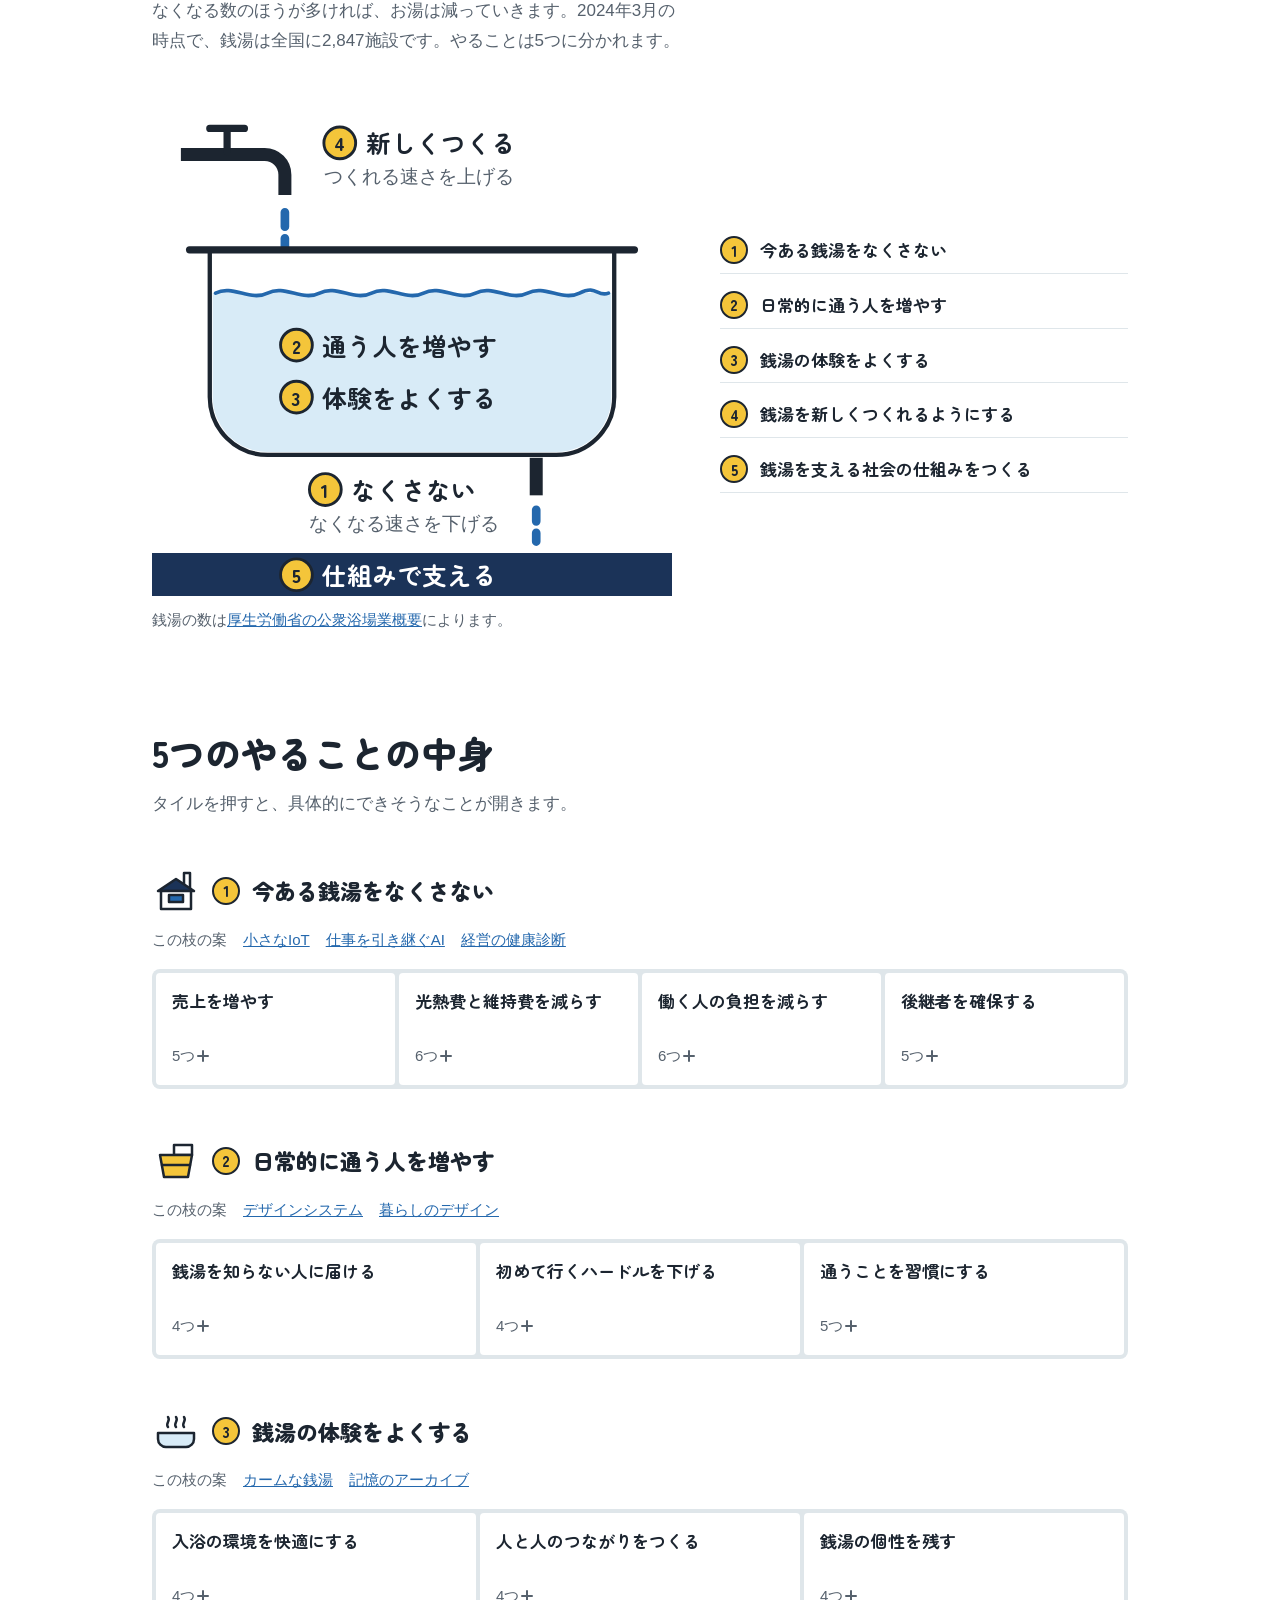
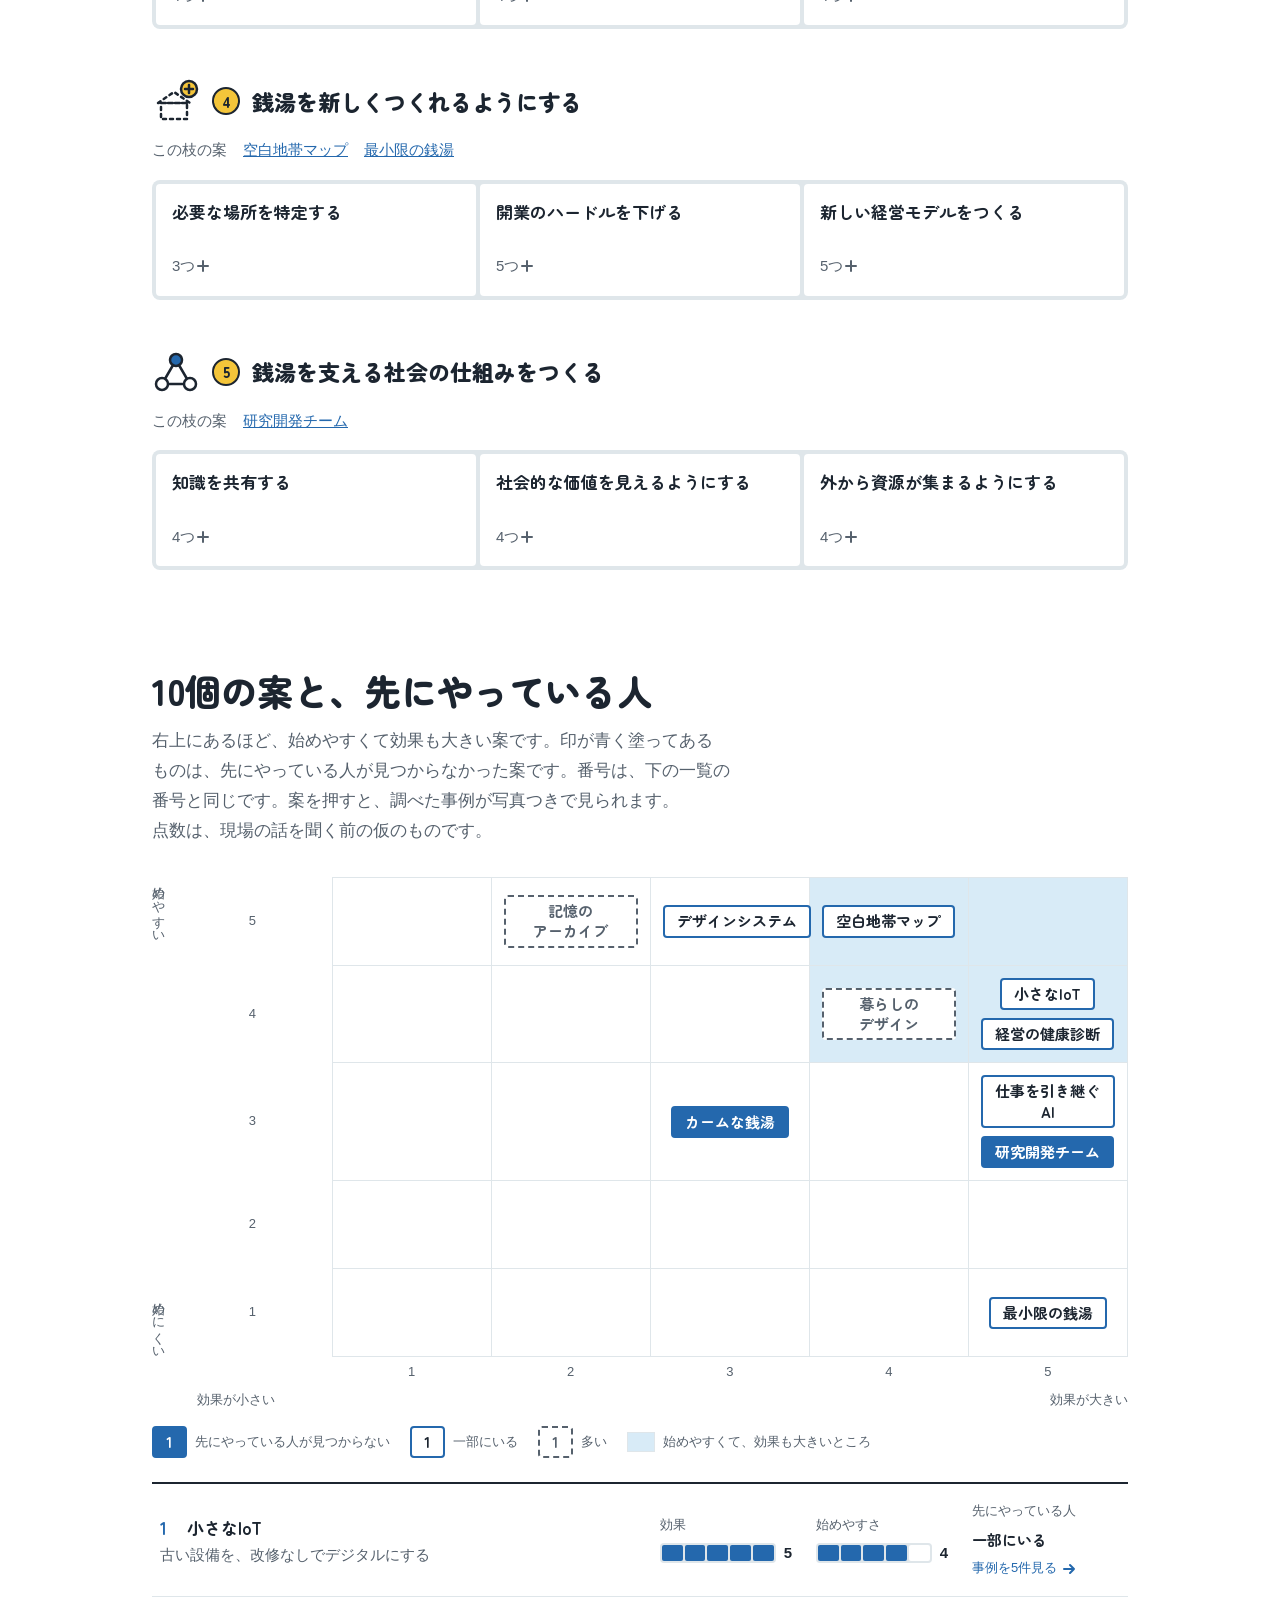
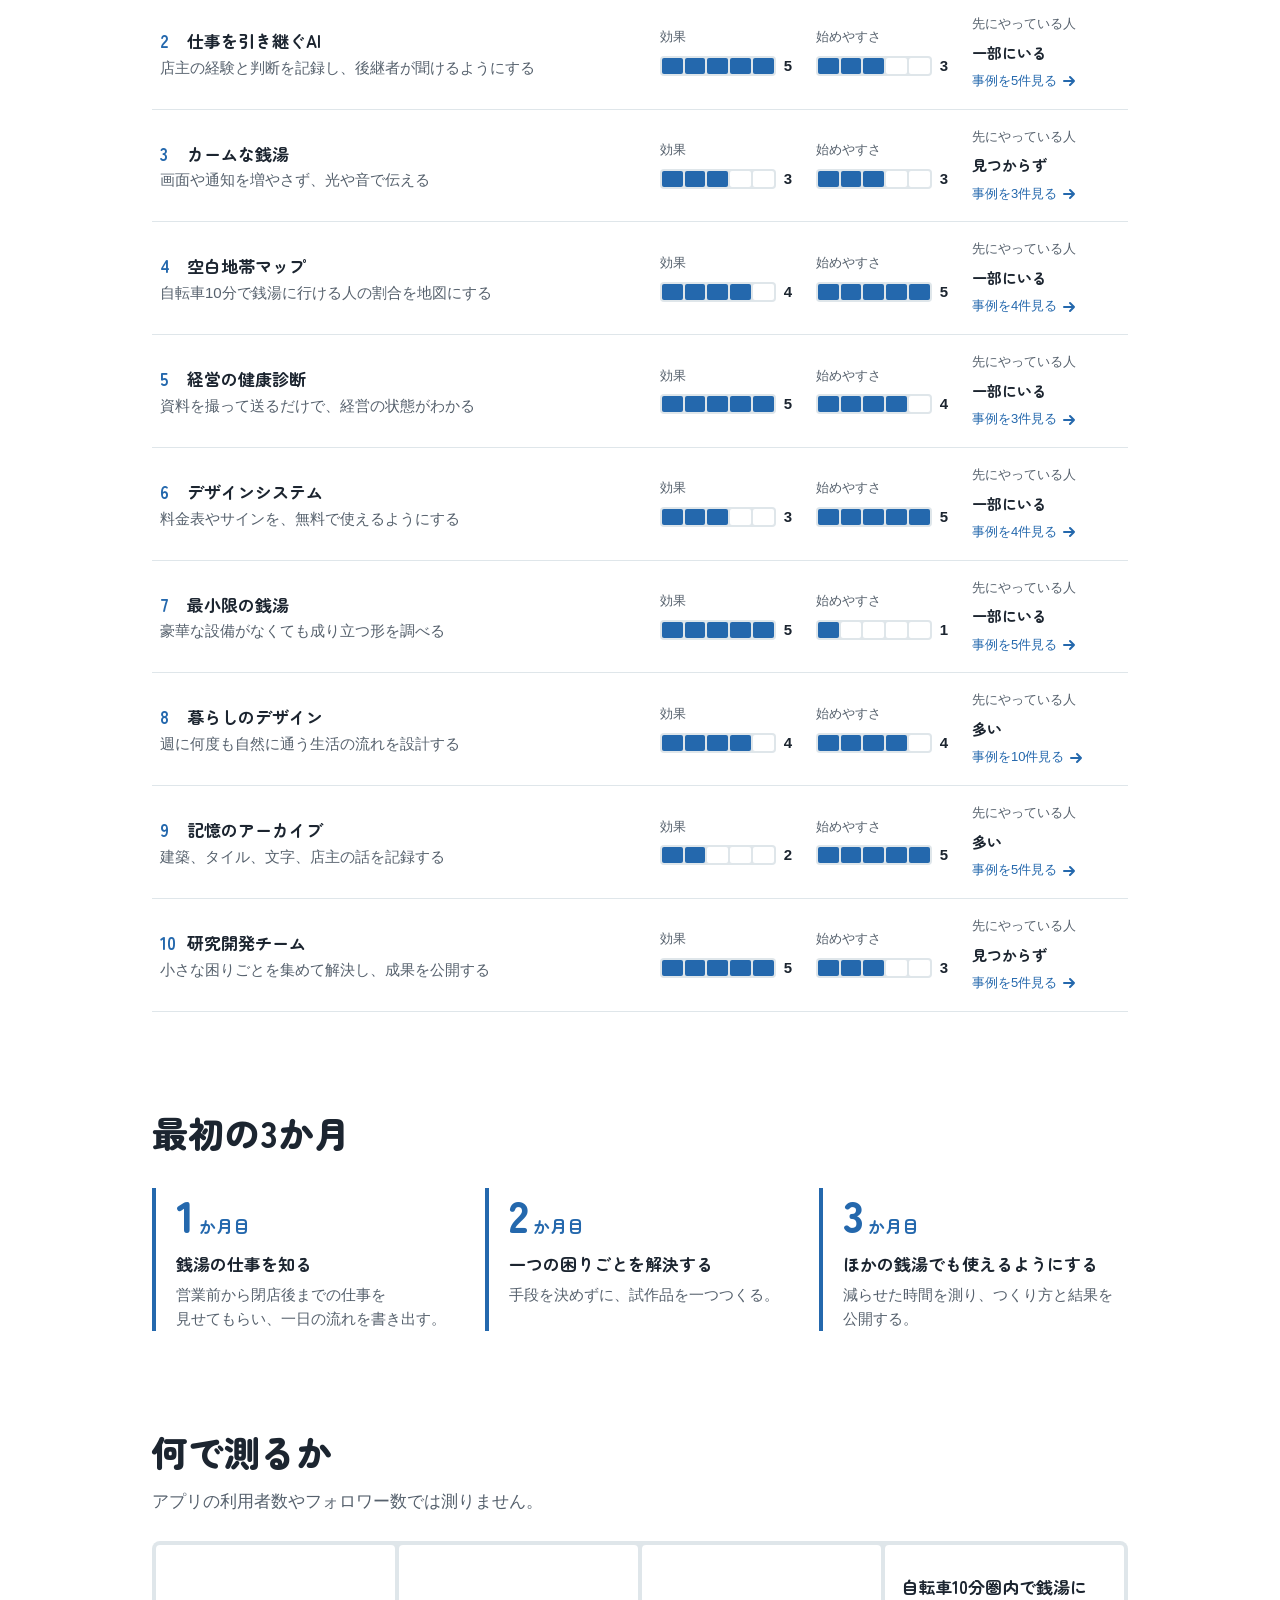
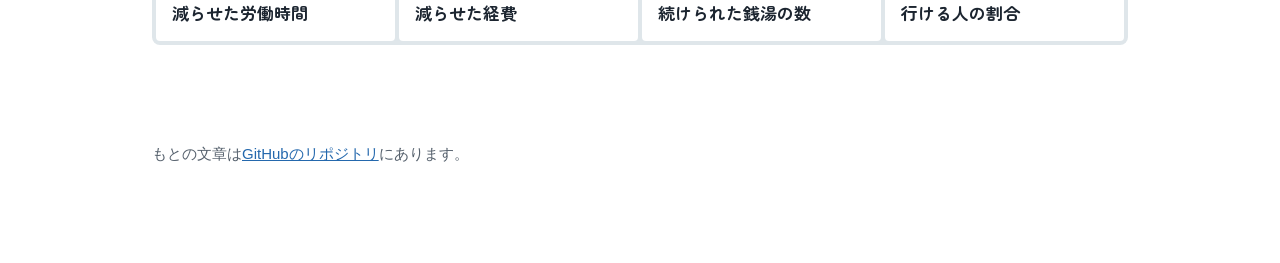
==== commit 595ef45a: "10 個の案を 2 つの軸の上に置いた図を足す 横を業界への効果、縦を始めやすさにして、印の形で先にやっている人の多さも見せる。  Co-Authored-By: Claude Fable 5.2 <" ====
--- a/index.html
+++ b/index.html
@@ -92,8 +92,23 @@
 
   <section class="sec" id="ideas">
     <h2>10個の案と、先にやっている人</h2>
-    <p>案ごとに、業界への効果、始めやすさ、先にやっている人の多さを並べました。案を押すと、調べた事例が写真つきで見られます。点数は、現場の話を聞く前の仮のものです。</p>
-    <ol class="plist"><li><a href="idea-01.html"><div class="p-name"><strong>小さなIoT</strong><p>古い設備を、改修なしでデジタルにする</p></div><div class="meter"><span>効果</span><span class="cells" role="img" aria-label="5点のうち5点"><i class="on"></i><i class="on"></i><i class="on"></i><i class="on"></i><i class="on"></i></span><b>5</b></div><div class="meter"><span>始めやすさ</span><span class="cells" role="img" aria-label="5点のうち4点"><i class="on"></i><i class="on"></i><i class="on"></i><i class="on"></i><i class=""></i></span><b>4</b></div><div class="who"><span>先にやっている人</span><b>一部にいる</b><span class="go">事例を5件見る<svg class="arrow" aria-hidden="true"><use href="#i-arrow"/></svg></span></div></a></li><li><a href="idea-02.html"><div class="p-name"><strong>仕事を引き継ぐAI</strong><p>店主の経験と判断を記録し、後継者が聞けるようにする</p></div><div class="meter"><span>効果</span><span class="cells" role="img" aria-label="5点のうち5点"><i class="on"></i><i class="on"></i><i class="on"></i><i class="on"></i><i class="on"></i></span><b>5</b></div><div class="meter"><span>始めやすさ</span><span class="cells" role="img" aria-label="5点のうち3点"><i class="on"></i><i class="on"></i><i class="on"></i><i class=""></i><i class=""></i></span><b>3</b></div><div class="who"><span>先にやっている人</span><b>一部にいる</b><span class="go">事例を5件見る<svg class="arrow" aria-hidden="true"><use href="#i-arrow"/></svg></span></div></a></li><li><a href="idea-03.html"><div class="p-name"><strong>カームな銭湯</strong><p>画面や通知を増やさず、光や音で伝える</p></div><div class="meter"><span>効果</span><span class="cells" role="img" aria-label="5点のうち3点"><i class="on"></i><i class="on"></i><i class="on"></i><i class=""></i><i class=""></i></span><b>3</b></div><div class="meter"><span>始めやすさ</span><span class="cells" role="img" aria-label="5点のうち3点"><i class="on"></i><i class="on"></i><i class="on"></i><i class=""></i><i class=""></i></span><b>3</b></div><div class="who"><span>先にやっている人</span><b>見つからず</b><span class="go">事例を3件見る<svg class="arrow" aria-hidden="true"><use href="#i-arrow"/></svg></span></div></a></li><li><a href="idea-04.html"><div class="p-name"><strong>空白地帯マップ</strong><p>自転車10分で銭湯に行ける人の割合を地図にする</p></div><div class="meter"><span>効果</span><span class="cells" role="img" aria-label="5点のうち4点"><i class="on"></i><i class="on"></i><i class="on"></i><i class="on"></i><i class=""></i></span><b>4</b></div><div class="meter"><span>始めやすさ</span><span class="cells" role="img" aria-label="5点のうち5点"><i class="on"></i><i class="on"></i><i class="on"></i><i class="on"></i><i class="on"></i></span><b>5</b></div><div class="who"><span>先にやっている人</span><b>一部にいる</b><span class="go">事例を4件見る<svg class="arrow" aria-hidden="true"><use href="#i-arrow"/></svg></span></div></a></li><li><a href="idea-05.html"><div class="p-name"><strong>経営の健康診断</strong><p>資料を撮って送るだけで、経営の状態がわかる</p></div><div class="meter"><span>効果</span><span class="cells" role="img" aria-label="5点のうち5点"><i class="on"></i><i class="on"></i><i class="on"></i><i class="on"></i><i class="on"></i></span><b>5</b></div><div class="meter"><span>始めやすさ</span><span class="cells" role="img" aria-label="5点のうち4点"><i class="on"></i><i class="on"></i><i class="on"></i><i class="on"></i><i class=""></i></span><b>4</b></div><div class="who"><span>先にやっている人</span><b>一部にいる</b><span class="go">事例を3件見る<svg class="arrow" aria-hidden="true"><use href="#i-arrow"/></svg></span></div></a></li><li><a href="idea-06.html"><div class="p-name"><strong>デザインシステム</strong><p>料金表やサインを、無料で使えるようにする</p></div><div class="meter"><span>効果</span><span class="cells" role="img" aria-label="5点のうち3点"><i class="on"></i><i class="on"></i><i class="on"></i><i class=""></i><i class=""></i></span><b>3</b></div><div class="meter"><span>始めやすさ</span><span class="cells" role="img" aria-label="5点のうち5点"><i class="on"></i><i class="on"></i><i class="on"></i><i class="on"></i><i class="on"></i></span><b>5</b></div><div class="who"><span>先にやっている人</span><b>一部にいる</b><span class="go">事例を4件見る<svg class="arrow" aria-hidden="true"><use href="#i-arrow"/></svg></span></div></a></li><li><a href="idea-07.html"><div class="p-name"><strong>最小限の銭湯</strong><p>豪華な設備がなくても成り立つ形を調べる</p></div><div class="meter"><span>効果</span><span class="cells" role="img" aria-label="5点のうち5点"><i class="on"></i><i class="on"></i><i class="on"></i><i class="on"></i><i class="on"></i></span><b>5</b></div><div class="meter"><span>始めやすさ</span><span class="cells" role="img" aria-label="5点のうち1点"><i class="on"></i><i class=""></i><i class=""></i><i class=""></i><i class=""></i></span><b>1</b></div><div class="who"><span>先にやっている人</span><b>一部にいる</b><span class="go">事例を5件見る<svg class="arrow" aria-hidden="true"><use href="#i-arrow"/></svg></span></div></a></li><li><a href="idea-08.html"><div class="p-name"><strong>暮らしのデザイン</strong><p>週に何度も自然に通う生活の流れを設計する</p></div><div class="meter"><span>効果</span><span class="cells" role="img" aria-label="5点のうち4点"><i class="on"></i><i class="on"></i><i class="on"></i><i class="on"></i><i class=""></i></span><b>4</b></div><div class="meter"><span>始めやすさ</span><span class="cells" role="img" aria-label="5点のうち4点"><i class="on"></i><i class="on"></i><i class="on"></i><i class="on"></i><i class=""></i></span><b>4</b></div><div class="who"><span>先にやっている人</span><b>多い</b><span class="go">事例を10件見る<svg class="arrow" aria-hidden="true"><use href="#i-arrow"/></svg></span></div></a></li><li><a href="idea-09.html"><div class="p-name"><strong>記憶のアーカイブ</strong><p>建築、タイル、文字、店主の話を記録する</p></div><div class="meter"><span>効果</span><span class="cells" role="img" aria-label="5点のうち2点"><i class="on"></i><i class="on"></i><i class=""></i><i class=""></i><i class=""></i></span><b>2</b></div><div class="meter"><span>始めやすさ</span><span class="cells" role="img" aria-label="5点のうち5点"><i class="on"></i><i class="on"></i><i class="on"></i><i class="on"></i><i class="on"></i></span><b>5</b></div><div class="who"><span>先にやっている人</span><b>多い</b><span class="go">事例を5件見る<svg class="arrow" aria-hidden="true"><use href="#i-arrow"/></svg></span></div></a></li><li><a href="idea-10.html"><div class="p-name"><strong>研究開発チーム</strong><p>小さな困りごとを集めて解決し、成果を公開する</p></div><div class="meter"><span>効果</span><span class="cells" role="img" aria-label="5点のうち5点"><i class="on"></i><i class="on"></i><i class="on"></i><i class="on"></i><i class="on"></i></span><b>5</b></div><div class="meter"><span>始めやすさ</span><span class="cells" role="img" aria-label="5点のうち3点"><i class="on"></i><i class="on"></i><i class="on"></i><i class=""></i><i class=""></i></span><b>3</b></div><div class="who"><span>先にやっている人</span><b>見つからず</b><span class="go">事例を5件見る<svg class="arrow" aria-hidden="true"><use href="#i-arrow"/></svg></span></div></a></li></ol>
+    <p>右上にあるほど、始めやすくて効果も大きい案です。印が青く塗ってあるものは、先にやっている人が見つからなかった案です。番号は、下の一覧の番号と同じです。案を押すと、調べた事例が写真つきで見られます。点数は、現場の話を聞く前の仮のものです。</p>
+    <figure class="map">
+      <p class="axis-y"><span>始めやすい</span><span>始めにくい</span></p>
+      <table>
+        <caption>10個の案を、業界への効果と始めやすさで並べた図</caption>
+        <tbody><tr><th scope="row">5</th><td class=""></td><td class=""><a class="pin p-many" href="idea-09.html"><b>9</b><span>記憶のアーカイブ</span></a></td><td class=""><a class="pin p-some" href="idea-06.html"><b>6</b><span>デザインシステム</span></a></td><td class="good"><a class="pin p-some" href="idea-04.html"><b>4</b><span>空白地帯マップ</span></a></td><td class="good"></td></tr><tr><th scope="row">4</th><td class=""></td><td class=""></td><td class=""></td><td class="good"><a class="pin p-many" href="idea-08.html"><b>8</b><span>暮らしのデザイン</span></a></td><td class="good"><a class="pin p-some" href="idea-01.html"><b>1</b><span>小さなIoT</span></a><a class="pin p-some" href="idea-05.html"><b>5</b><span>経営の健康診断</span></a></td></tr><tr><th scope="row">3</th><td class=""></td><td class=""></td><td class=""><a class="pin p-none" href="idea-03.html"><b>3</b><span>カームな銭湯</span></a></td><td class=""></td><td class=""><a class="pin p-some" href="idea-02.html"><b>2</b><span>仕事を引き継ぐAI</span></a><a class="pin p-none" href="idea-10.html"><b>10</b><span>研究開発チーム</span></a></td></tr><tr><th scope="row">2</th><td class=""></td><td class=""></td><td class=""></td><td class=""></td><td class=""></td></tr><tr><th scope="row">1</th><td class=""></td><td class=""></td><td class=""></td><td class=""></td><td class=""><a class="pin p-some" href="idea-07.html"><b>7</b><span>最小限の銭湯</span></a></td></tr></tbody>
+        <tfoot><tr><td></td><th scope="col">1</th><th scope="col">2</th><th scope="col">3</th><th scope="col">4</th><th scope="col">5</th></tr></tfoot>
+      </table>
+      <p class="axis-x"><span>効果が小さい</span><span>効果が大きい</span></p>
+      <ul class="legend" aria-label="印の見方">
+        <li><span class="pin p-none"><b>1</b></span>先にやっている人が見つからない</li>
+        <li><span class="pin p-some"><b>1</b></span>一部にいる</li>
+        <li><span class="pin p-many"><b>1</b></span>多い</li>
+        <li><span class="swatch"></span>始めやすくて、効果も大きいところ</li>
+      </ul>
+    </figure>
+    <ol class="plist"><li><a href="idea-01.html"><div class="p-name"><strong><span class="no">1</span>小さなIoT</strong><p>古い設備を、改修なしでデジタルにする</p></div><div class="meter"><span>効果</span><span class="cells" role="img" aria-label="5点のうち5点"><i class="on"></i><i class="on"></i><i class="on"></i><i class="on"></i><i class="on"></i></span><b>5</b></div><div class="meter"><span>始めやすさ</span><span class="cells" role="img" aria-label="5点のうち4点"><i class="on"></i><i class="on"></i><i class="on"></i><i class="on"></i><i class=""></i></span><b>4</b></div><div class="who"><span>先にやっている人</span><b>一部にいる</b><span class="go">事例を5件見る<svg class="arrow" aria-hidden="true"><use href="#i-arrow"/></svg></span></div></a></li><li><a href="idea-02.html"><div class="p-name"><strong><span class="no">2</span>仕事を引き継ぐAI</strong><p>店主の経験と判断を記録し、後継者が聞けるようにする</p></div><div class="meter"><span>効果</span><span class="cells" role="img" aria-label="5点のうち5点"><i class="on"></i><i class="on"></i><i class="on"></i><i class="on"></i><i class="on"></i></span><b>5</b></div><div class="meter"><span>始めやすさ</span><span class="cells" role="img" aria-label="5点のうち3点"><i class="on"></i><i class="on"></i><i class="on"></i><i class=""></i><i class=""></i></span><b>3</b></div><div class="who"><span>先にやっている人</span><b>一部にいる</b><span class="go">事例を5件見る<svg class="arrow" aria-hidden="true"><use href="#i-arrow"/></svg></span></div></a></li><li><a href="idea-03.html"><div class="p-name"><strong><span class="no">3</span>カームな銭湯</strong><p>画面や通知を増やさず、光や音で伝える</p></div><div class="meter"><span>効果</span><span class="cells" role="img" aria-label="5点のうち3点"><i class="on"></i><i class="on"></i><i class="on"></i><i class=""></i><i class=""></i></span><b>3</b></div><div class="meter"><span>始めやすさ</span><span class="cells" role="img" aria-label="5点のうち3点"><i class="on"></i><i class="on"></i><i class="on"></i><i class=""></i><i class=""></i></span><b>3</b></div><div class="who"><span>先にやっている人</span><b>見つからず</b><span class="go">事例を3件見る<svg class="arrow" aria-hidden="true"><use href="#i-arrow"/></svg></span></div></a></li><li><a href="idea-04.html"><div class="p-name"><strong><span class="no">4</span>空白地帯マップ</strong><p>自転車10分で銭湯に行ける人の割合を地図にする</p></div><div class="meter"><span>効果</span><span class="cells" role="img" aria-label="5点のうち4点"><i class="on"></i><i class="on"></i><i class="on"></i><i class="on"></i><i class=""></i></span><b>4</b></div><div class="meter"><span>始めやすさ</span><span class="cells" role="img" aria-label="5点のうち5点"><i class="on"></i><i class="on"></i><i class="on"></i><i class="on"></i><i class="on"></i></span><b>5</b></div><div class="who"><span>先にやっている人</span><b>一部にいる</b><span class="go">事例を4件見る<svg class="arrow" aria-hidden="true"><use href="#i-arrow"/></svg></span></div></a></li><li><a href="idea-05.html"><div class="p-name"><strong><span class="no">5</span>経営の健康診断</strong><p>資料を撮って送るだけで、経営の状態がわかる</p></div><div class="meter"><span>効果</span><span class="cells" role="img" aria-label="5点のうち5点"><i class="on"></i><i class="on"></i><i class="on"></i><i class="on"></i><i class="on"></i></span><b>5</b></div><div class="meter"><span>始めやすさ</span><span class="cells" role="img" aria-label="5点のうち4点"><i class="on"></i><i class="on"></i><i class="on"></i><i class="on"></i><i class=""></i></span><b>4</b></div><div class="who"><span>先にやっている人</span><b>一部にいる</b><span class="go">事例を3件見る<svg class="arrow" aria-hidden="true"><use href="#i-arrow"/></svg></span></div></a></li><li><a href="idea-06.html"><div class="p-name"><strong><span class="no">6</span>デザインシステム</strong><p>料金表やサインを、無料で使えるようにする</p></div><div class="meter"><span>効果</span><span class="cells" role="img" aria-label="5点のうち3点"><i class="on"></i><i class="on"></i><i class="on"></i><i class=""></i><i class=""></i></span><b>3</b></div><div class="meter"><span>始めやすさ</span><span class="cells" role="img" aria-label="5点のうち5点"><i class="on"></i><i class="on"></i><i class="on"></i><i class="on"></i><i class="on"></i></span><b>5</b></div><div class="who"><span>先にやっている人</span><b>一部にいる</b><span class="go">事例を4件見る<svg class="arrow" aria-hidden="true"><use href="#i-arrow"/></svg></span></div></a></li><li><a href="idea-07.html"><div class="p-name"><strong><span class="no">7</span>最小限の銭湯</strong><p>豪華な設備がなくても成り立つ形を調べる</p></div><div class="meter"><span>効果</span><span class="cells" role="img" aria-label="5点のうち5点"><i class="on"></i><i class="on"></i><i class="on"></i><i class="on"></i><i class="on"></i></span><b>5</b></div><div class="meter"><span>始めやすさ</span><span class="cells" role="img" aria-label="5点のうち1点"><i class="on"></i><i class=""></i><i class=""></i><i class=""></i><i class=""></i></span><b>1</b></div><div class="who"><span>先にやっている人</span><b>一部にいる</b><span class="go">事例を5件見る<svg class="arrow" aria-hidden="true"><use href="#i-arrow"/></svg></span></div></a></li><li><a href="idea-08.html"><div class="p-name"><strong><span class="no">8</span>暮らしのデザイン</strong><p>週に何度も自然に通う生活の流れを設計する</p></div><div class="meter"><span>効果</span><span class="cells" role="img" aria-label="5点のうち4点"><i class="on"></i><i class="on"></i><i class="on"></i><i class="on"></i><i class=""></i></span><b>4</b></div><div class="meter"><span>始めやすさ</span><span class="cells" role="img" aria-label="5点のうち4点"><i class="on"></i><i class="on"></i><i class="on"></i><i class="on"></i><i class=""></i></span><b>4</b></div><div class="who"><span>先にやっている人</span><b>多い</b><span class="go">事例を10件見る<svg class="arrow" aria-hidden="true"><use href="#i-arrow"/></svg></span></div></a></li><li><a href="idea-09.html"><div class="p-name"><strong><span class="no">9</span>記憶のアーカイブ</strong><p>建築、タイル、文字、店主の話を記録する</p></div><div class="meter"><span>効果</span><span class="cells" role="img" aria-label="5点のうち2点"><i class="on"></i><i class="on"></i><i class=""></i><i class=""></i><i class=""></i></span><b>2</b></div><div class="meter"><span>始めやすさ</span><span class="cells" role="img" aria-label="5点のうち5点"><i class="on"></i><i class="on"></i><i class="on"></i><i class="on"></i><i class="on"></i></span><b>5</b></div><div class="who"><span>先にやっている人</span><b>多い</b><span class="go">事例を5件見る<svg class="arrow" aria-hidden="true"><use href="#i-arrow"/></svg></span></div></a></li><li><a href="idea-10.html"><div class="p-name"><strong><span class="no">10</span>研究開発チーム</strong><p>小さな困りごとを集めて解決し、成果を公開する</p></div><div class="meter"><span>効果</span><span class="cells" role="img" aria-label="5点のうち5点"><i class="on"></i><i class="on"></i><i class="on"></i><i class="on"></i><i class="on"></i></span><b>5</b></div><div class="meter"><span>始めやすさ</span><span class="cells" role="img" aria-label="5点のうち3点"><i class="on"></i><i class="on"></i><i class="on"></i><i class=""></i><i class=""></i></span><b>3</b></div><div class="who"><span>先にやっている人</span><b>見つからず</b><span class="go">事例を5件見る<svg class="arrow" aria-hidden="true"><use href="#i-arrow"/></svg></span></div></a></li></ol>
   </section>
 
   <section class="sec">
--- a/assets/style.css
+++ b/assets/style.css
@@ -73,6 +73,32 @@
 .panel li::before, .dots li::before { content: ""; position: absolute; left: 0; top: 0.55em; width: 8px; height: 8px; background: var(--blue); border-radius: 2px; }
 .related { display: flex; flex-wrap: wrap; gap: var(--s2) var(--s4); margin-top: var(--s3); font-size: var(--t-s); color: var(--sub); }
 
+/* 2つの軸の図 */
+.map { margin-top: var(--s8); display: grid; grid-template-columns: auto 1fr; gap: var(--s2); }
+.map table { border-collapse: collapse; width: 100%; table-layout: fixed; }
+.map caption { position: absolute; width: 1px; height: 1px; overflow: hidden; clip-path: inset(50%); }
+.map td { border: 1px solid var(--grout); height: 72px; padding: var(--s1); text-align: center; vertical-align: middle; }
+.map td.good { background: var(--water); }
+.map th { font-weight: 400; font-size: var(--t-xs); color: var(--sub); font-variant-numeric: tabular-nums; }
+.map tbody th { width: 20px; }
+.map tfoot td { border: 0; height: auto; }
+.map tfoot th { padding-top: var(--s1); }
+.axis-y { writing-mode: vertical-rl; display: flex; justify-content: space-between; font-size: var(--t-xs); color: var(--sub); line-height: 1; padding-bottom: var(--s8); }
+.axis-x { grid-column: 2; display: flex; justify-content: space-between; font-size: var(--t-xs); color: var(--sub); line-height: 1; padding-left: var(--s6); }
+.pin { display: inline-flex; align-items: center; justify-content: center; min-width: 28px; min-height: 28px; margin: 2px; padding: 0 var(--s1); border: 2px solid var(--blue); border-radius: var(--s1); font-family: var(--maru); font-weight: 700; font-size: var(--t-xs); line-height: 1.35; text-decoration: none; }
+.pin.p-none { background: var(--blue); color: var(--paper); }
+.pin.p-some { background: var(--paper); color: var(--ink); }
+.pin.p-many { background: var(--paper); color: var(--sub); border-color: var(--sub); border-style: dashed; }
+a.pin:hover { text-decoration: underline; }
+.pin b { font-variant-numeric: tabular-nums; }
+.pin span { display: none; }
+.no { display: inline-block; min-width: 1.6em; color: var(--blue); font-variant-numeric: tabular-nums; }
+.legend { grid-column: 1 / -1; display: flex; flex-wrap: wrap; gap: var(--s2) var(--s5); margin-top: var(--s3); font-size: var(--t-xs); color: var(--sub); }
+.legend li { display: flex; align-items: center; gap: var(--s2); }
+.legend .pin { margin: 0; }
+.swatch { width: 28px; height: 20px; background: var(--water); border: 1px solid var(--grout); }
+.plist { margin-top: var(--s12); }
+
 /* 10個の案の一覧 */
 .plist { margin-top: var(--s6); border-top: 2px solid var(--ink); }
 .plist a { display: grid; grid-template-columns: 1fr 1fr; gap: var(--s2) var(--s4); padding: var(--s4) 0; border-bottom: 1px solid var(--grout); color: inherit; text-decoration: none; }
@@ -167,6 +193,10 @@
   .tiles { grid-template-columns: repeat(auto-fit, minmax(160px, 1fr)); }
   .panel { padding: var(--s6); }
   .panel ul { grid-template-columns: 1fr 1fr; }
+  .map td { height: 88px; padding: var(--s2); }
+  .pin { font-size: var(--t-s); padding: var(--s1) var(--s3); margin: var(--s1); }
+  a.pin b { display: none; }
+  a.pin span { display: inline; }
   .plist a { grid-template-columns: 1fr 132px 132px 148px; align-items: center; gap: var(--s6); padding: var(--s4) var(--s2); }
   .p-name, .who { grid-column: auto; }
   .steps { grid-template-columns: repeat(3, 1fr); }
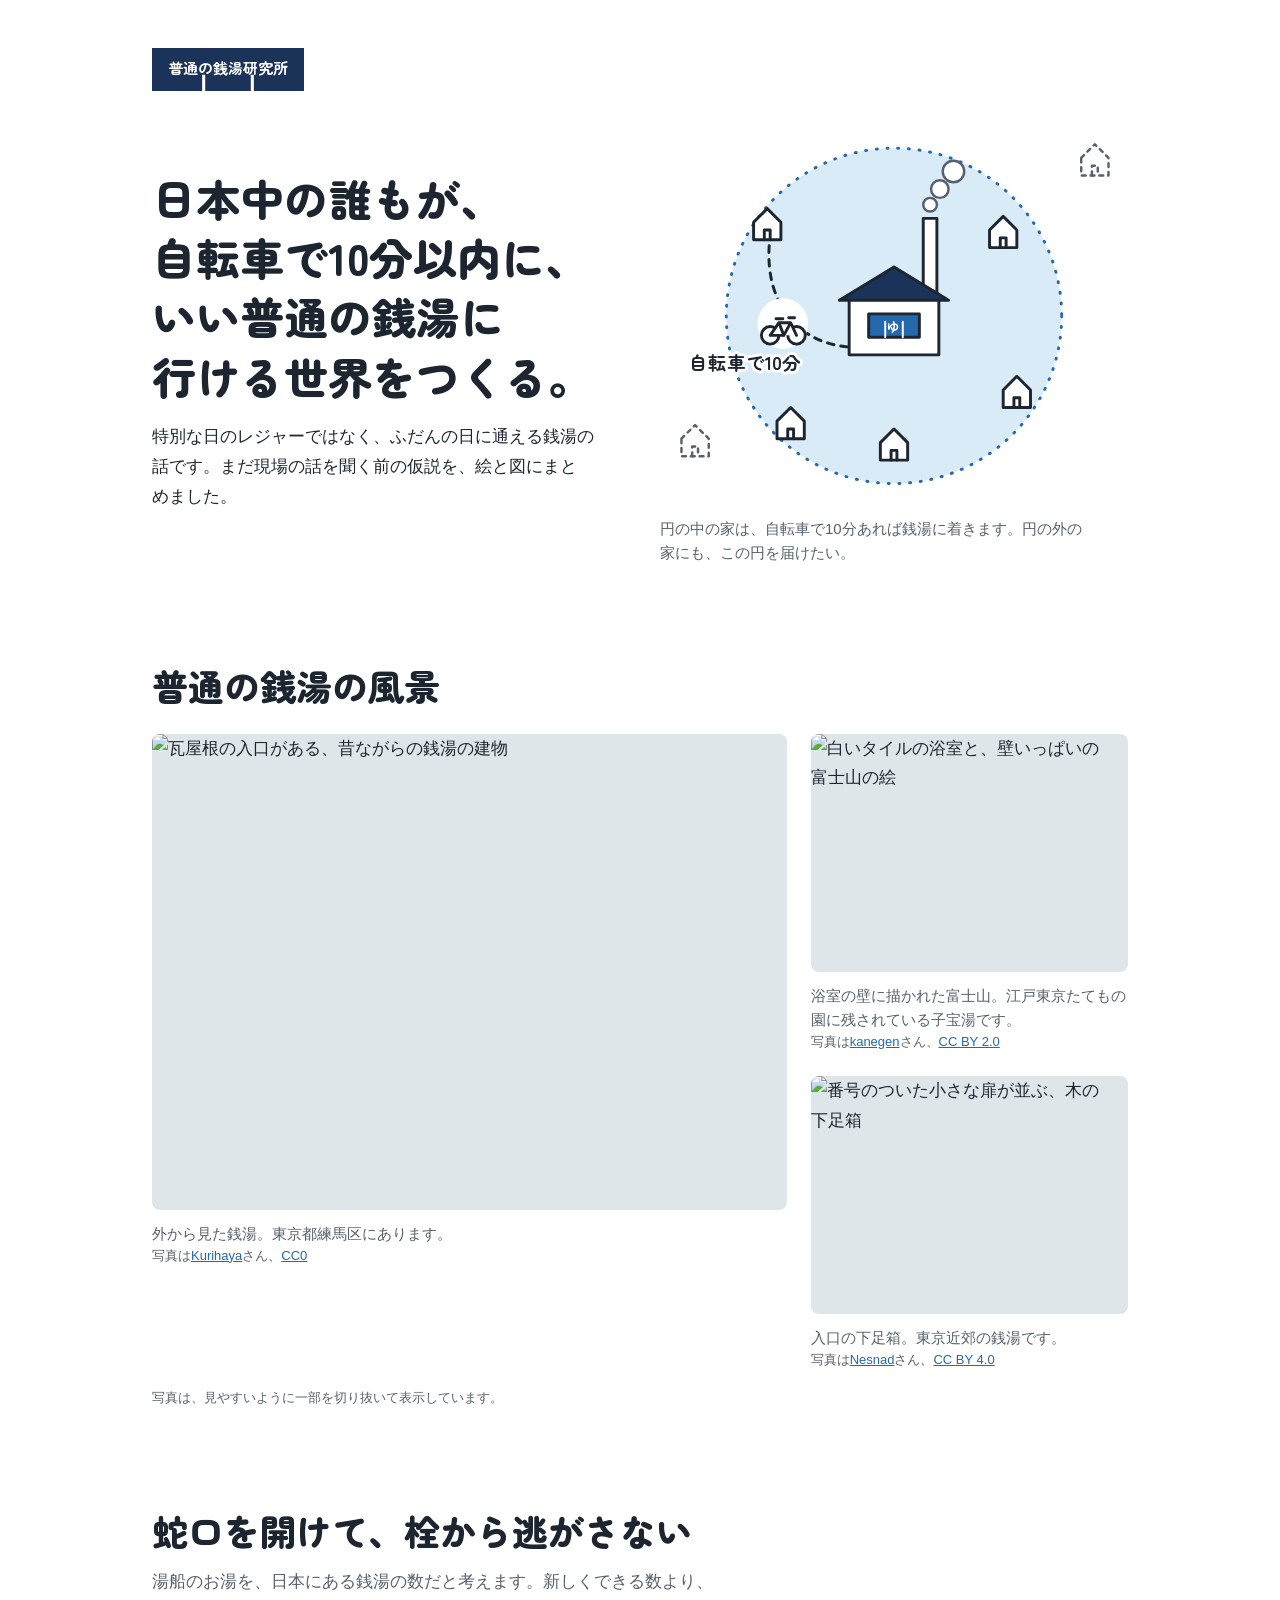
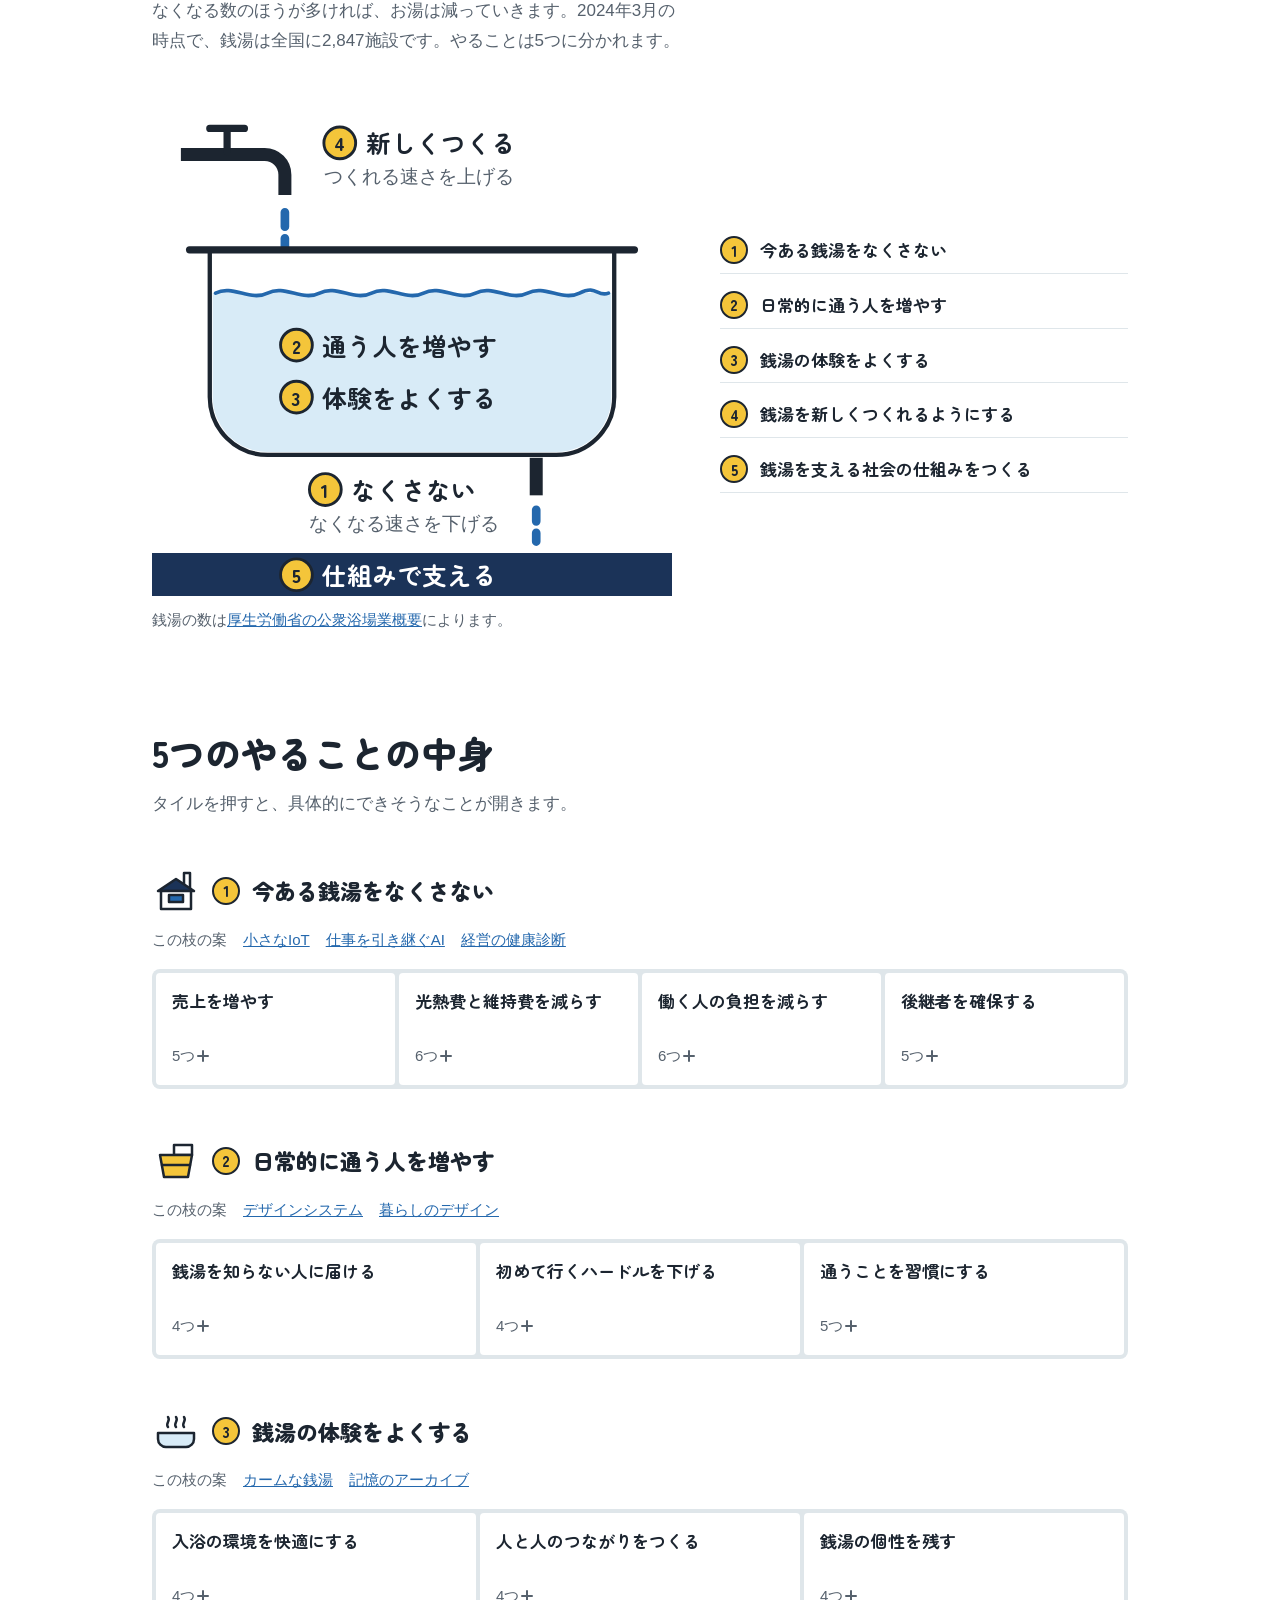
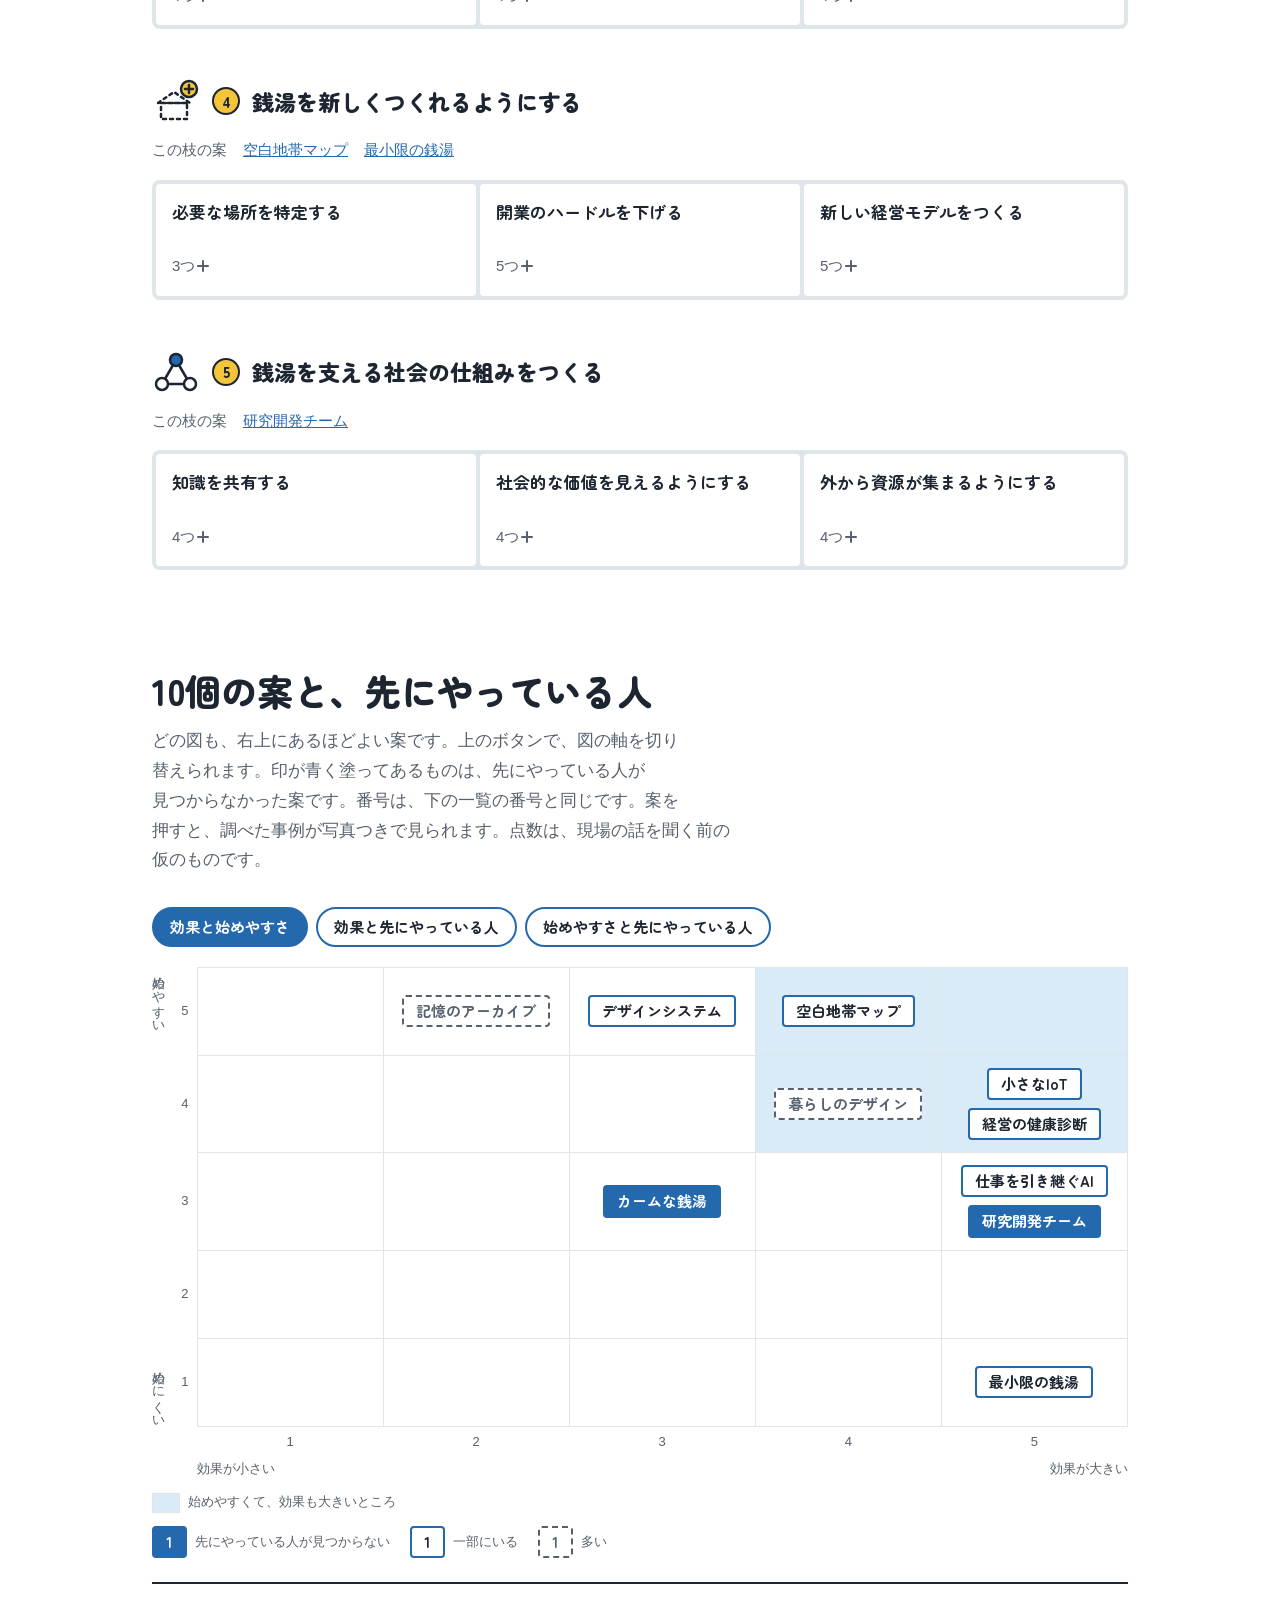
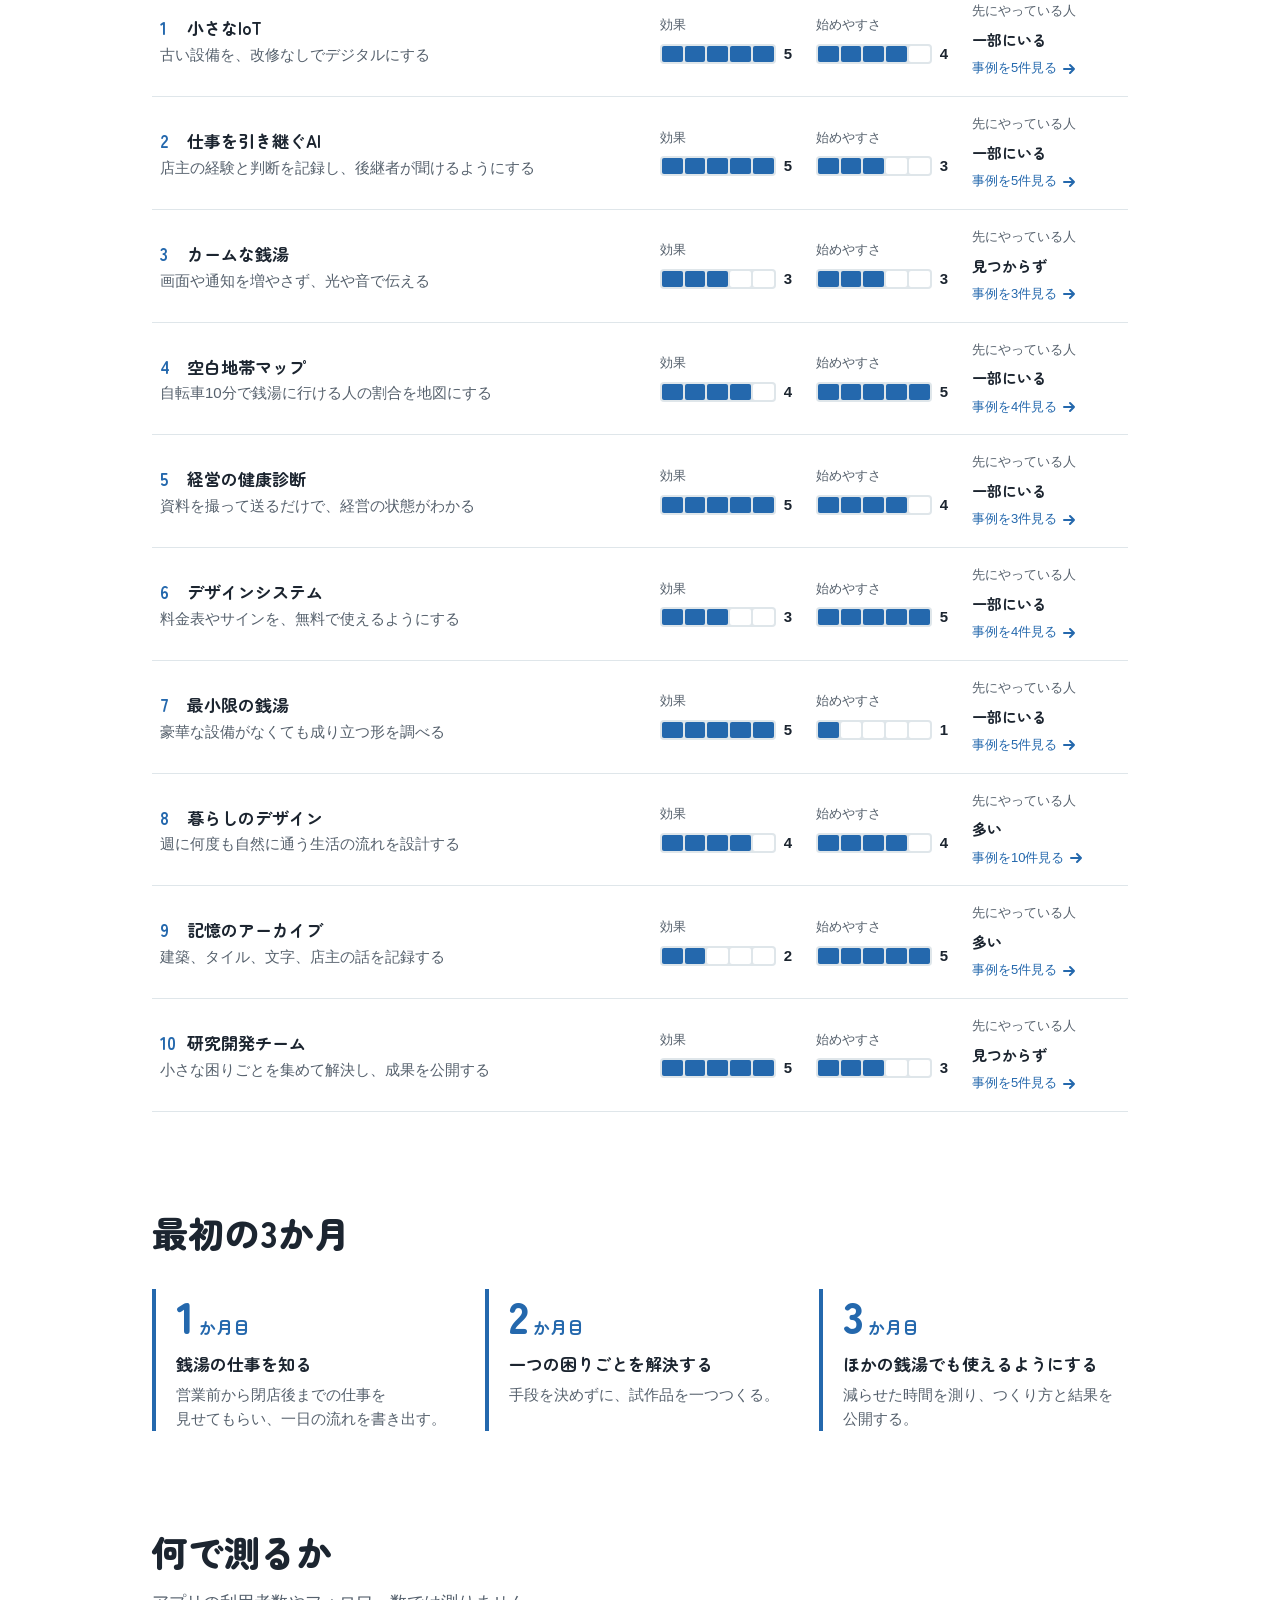
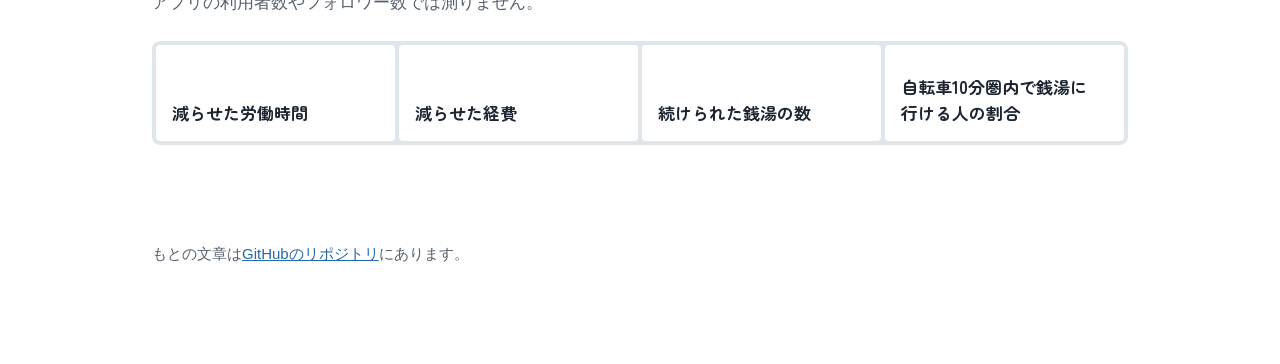
==== commit 7920af87: "図の軸を 3 通りに切り替えられるようにする 効果と始めやすさ、効果と先にやっている人、始めやすさと先にやっている人。  Co-Authored-By: Claude Fable 5.2 <norep" ====
--- a/index.html
+++ b/index.html
@@ -92,20 +92,41 @@
 
   <section class="sec" id="ideas">
     <h2>10個の案と、先にやっている人</h2>
-    <p>右上にあるほど、始めやすくて効果も大きい案です。印が青く塗ってあるものは、先にやっている人が見つからなかった案です。番号は、下の一覧の番号と同じです。案を押すと、調べた事例が写真つきで見られます。点数は、現場の話を聞く前の仮のものです。</p>
+    <p>どの図も、右上にあるほどよい案です。上のボタンで、図の軸を切り替えられます。印が青く塗ってあるものは、先にやっている人が見つからなかった案です。番号は、下の一覧の番号と同じです。案を押すと、調べた事例が写真つきで見られます。点数は、現場の話を聞く前の仮のものです。</p>
     <figure class="map">
+      <div class="switch" role="group" aria-label="図の軸を選ぶ"><button class="seg" type="button" aria-pressed="true" data-map="map-0">効果と始めやすさ</button><button class="seg" type="button" aria-pressed="false" data-map="map-1">効果と先にやっている人</button><button class="seg" type="button" aria-pressed="false" data-map="map-2">始めやすさと先にやっている人</button></div>
+      <div class="map-view" id="map-0">
       <p class="axis-y"><span>始めやすい</span><span>始めにくい</span></p>
-      <table>
-        <caption>10個の案を、業界への効果と始めやすさで並べた図</caption>
+      <table aria-label="10個の案を、効果と始めやすさで並べた図">
+        <colgroup><col class="c-head"><col span="5"></colgroup>
         <tbody><tr><th scope="row">5</th><td class=""></td><td class=""><a class="pin p-many" href="idea-09.html"><b>9</b><span>記憶のアーカイブ</span></a></td><td class=""><a class="pin p-some" href="idea-06.html"><b>6</b><span>デザインシステム</span></a></td><td class="good"><a class="pin p-some" href="idea-04.html"><b>4</b><span>空白地帯マップ</span></a></td><td class="good"></td></tr><tr><th scope="row">4</th><td class=""></td><td class=""></td><td class=""></td><td class="good"><a class="pin p-many" href="idea-08.html"><b>8</b><span>暮らしのデザイン</span></a></td><td class="good"><a class="pin p-some" href="idea-01.html"><b>1</b><span>小さなIoT</span></a><a class="pin p-some" href="idea-05.html"><b>5</b><span>経営の健康診断</span></a></td></tr><tr><th scope="row">3</th><td class=""></td><td class=""></td><td class=""><a class="pin p-none" href="idea-03.html"><b>3</b><span>カームな銭湯</span></a></td><td class=""></td><td class=""><a class="pin p-some" href="idea-02.html"><b>2</b><span>仕事を引き継ぐAI</span></a><a class="pin p-none" href="idea-10.html"><b>10</b><span>研究開発チーム</span></a></td></tr><tr><th scope="row">2</th><td class=""></td><td class=""></td><td class=""></td><td class=""></td><td class=""></td></tr><tr><th scope="row">1</th><td class=""></td><td class=""></td><td class=""></td><td class=""></td><td class=""><a class="pin p-some" href="idea-07.html"><b>7</b><span>最小限の銭湯</span></a></td></tr></tbody>
         <tfoot><tr><td></td><th scope="col">1</th><th scope="col">2</th><th scope="col">3</th><th scope="col">4</th><th scope="col">5</th></tr></tfoot>
       </table>
       <p class="axis-x"><span>効果が小さい</span><span>効果が大きい</span></p>
+      <p class="zone"><span class="swatch"></span>始めやすくて、効果も大きいところ</p>
+    </div><div class="map-view" id="map-1" hidden>
+      <p class="axis-y"><span>効果が大きい</span><span>効果が小さい</span></p>
+      <table aria-label="10個の案を、効果と先にやっている人で並べた図">
+        <colgroup><col class="c-head"><col span="3"></colgroup>
+        <tbody><tr><th scope="row">5</th><td class=""></td><td class=""><a class="pin p-some" href="idea-01.html"><b>1</b><span>小さなIoT</span></a><a class="pin p-some" href="idea-02.html"><b>2</b><span>仕事を引き継ぐAI</span></a><a class="pin p-some" href="idea-05.html"><b>5</b><span>経営の健康診断</span></a><a class="pin p-some" href="idea-07.html"><b>7</b><span>最小限の銭湯</span></a></td><td class="good"><a class="pin p-none" href="idea-10.html"><b>10</b><span>研究開発チーム</span></a></td></tr><tr><th scope="row">4</th><td class=""><a class="pin p-many" href="idea-08.html"><b>8</b><span>暮らしのデザイン</span></a></td><td class=""><a class="pin p-some" href="idea-04.html"><b>4</b><span>空白地帯マップ</span></a></td><td class="good"></td></tr><tr><th scope="row">3</th><td class=""></td><td class=""><a class="pin p-some" href="idea-06.html"><b>6</b><span>デザインシステム</span></a></td><td class=""><a class="pin p-none" href="idea-03.html"><b>3</b><span>カームな銭湯</span></a></td></tr><tr><th scope="row">2</th><td class=""><a class="pin p-many" href="idea-09.html"><b>9</b><span>記憶のアーカイブ</span></a></td><td class=""></td><td class=""></td></tr><tr><th scope="row">1</th><td class=""></td><td class=""></td><td class=""></td></tr></tbody>
+        <tfoot><tr><td></td><th scope="col">多い</th><th scope="col">一部にいる</th><th scope="col">見つからず</th></tr></tfoot>
+      </table>
+      <p class="axis-x"><span>先にやっている人が多い</span><span>見つからない</span></p>
+      <p class="zone"><span class="swatch"></span>効果が大きくて、先にやっている人が見つからないところ</p>
+    </div><div class="map-view" id="map-2" hidden>
+      <p class="axis-y"><span>始めやすい</span><span>始めにくい</span></p>
+      <table aria-label="10個の案を、始めやすさと先にやっている人で並べた図">
+        <colgroup><col class="c-head"><col span="3"></colgroup>
+        <tbody><tr><th scope="row">5</th><td class=""><a class="pin p-many" href="idea-09.html"><b>9</b><span>記憶のアーカイブ</span></a></td><td class=""><a class="pin p-some" href="idea-04.html"><b>4</b><span>空白地帯マップ</span></a><a class="pin p-some" href="idea-06.html"><b>6</b><span>デザインシステム</span></a></td><td class="good"></td></tr><tr><th scope="row">4</th><td class=""><a class="pin p-many" href="idea-08.html"><b>8</b><span>暮らしのデザイン</span></a></td><td class=""><a class="pin p-some" href="idea-01.html"><b>1</b><span>小さなIoT</span></a><a class="pin p-some" href="idea-05.html"><b>5</b><span>経営の健康診断</span></a></td><td class="good"></td></tr><tr><th scope="row">3</th><td class=""></td><td class=""><a class="pin p-some" href="idea-02.html"><b>2</b><span>仕事を引き継ぐAI</span></a></td><td class=""><a class="pin p-none" href="idea-03.html"><b>3</b><span>カームな銭湯</span></a><a class="pin p-none" href="idea-10.html"><b>10</b><span>研究開発チーム</span></a></td></tr><tr><th scope="row">2</th><td class=""></td><td class=""></td><td class=""></td></tr><tr><th scope="row">1</th><td class=""></td><td class=""><a class="pin p-some" href="idea-07.html"><b>7</b><span>最小限の銭湯</span></a></td><td class=""></td></tr></tbody>
+        <tfoot><tr><td></td><th scope="col">多い</th><th scope="col">一部にいる</th><th scope="col">見つからず</th></tr></tfoot>
+      </table>
+      <p class="axis-x"><span>先にやっている人が多い</span><span>見つからない</span></p>
+      <p class="zone"><span class="swatch"></span>始めやすくて、先にやっている人が見つからないところ</p>
+    </div>
       <ul class="legend" aria-label="印の見方">
         <li><span class="pin p-none"><b>1</b></span>先にやっている人が見つからない</li>
         <li><span class="pin p-some"><b>1</b></span>一部にいる</li>
         <li><span class="pin p-many"><b>1</b></span>多い</li>
-        <li><span class="swatch"></span>始めやすくて、効果も大きいところ</li>
       </ul>
     </figure>
     <ol class="plist"><li><a href="idea-01.html"><div class="p-name"><strong><span class="no">1</span>小さなIoT</strong><p>古い設備を、改修なしでデジタルにする</p></div><div class="meter"><span>効果</span><span class="cells" role="img" aria-label="5点のうち5点"><i class="on"></i><i class="on"></i><i class="on"></i><i class="on"></i><i class="on"></i></span><b>5</b></div><div class="meter"><span>始めやすさ</span><span class="cells" role="img" aria-label="5点のうち4点"><i class="on"></i><i class="on"></i><i class="on"></i><i class="on"></i><i class=""></i></span><b>4</b></div><div class="who"><span>先にやっている人</span><b>一部にいる</b><span class="go">事例を5件見る<svg class="arrow" aria-hidden="true"><use href="#i-arrow"/></svg></span></div></a></li><li><a href="idea-02.html"><div class="p-name"><strong><span class="no">2</span>仕事を引き継ぐAI</strong><p>店主の経験と判断を記録し、後継者が聞けるようにする</p></div><div class="meter"><span>効果</span><span class="cells" role="img" aria-label="5点のうち5点"><i class="on"></i><i class="on"></i><i class="on"></i><i class="on"></i><i class="on"></i></span><b>5</b></div><div class="meter"><span>始めやすさ</span><span class="cells" role="img" aria-label="5点のうち3点"><i class="on"></i><i class="on"></i><i class="on"></i><i class=""></i><i class=""></i></span><b>3</b></div><div class="who"><span>先にやっている人</span><b>一部にいる</b><span class="go">事例を5件見る<svg class="arrow" aria-hidden="true"><use href="#i-arrow"/></svg></span></div></a></li><li><a href="idea-03.html"><div class="p-name"><strong><span class="no">3</span>カームな銭湯</strong><p>画面や通知を増やさず、光や音で伝える</p></div><div class="meter"><span>効果</span><span class="cells" role="img" aria-label="5点のうち3点"><i class="on"></i><i class="on"></i><i class="on"></i><i class=""></i><i class=""></i></span><b>3</b></div><div class="meter"><span>始めやすさ</span><span class="cells" role="img" aria-label="5点のうち3点"><i class="on"></i><i class="on"></i><i class="on"></i><i class=""></i><i class=""></i></span><b>3</b></div><div class="who"><span>先にやっている人</span><b>見つからず</b><span class="go">事例を3件見る<svg class="arrow" aria-hidden="true"><use href="#i-arrow"/></svg></span></div></a></li><li><a href="idea-04.html"><div class="p-name"><strong><span class="no">4</span>空白地帯マップ</strong><p>自転車10分で銭湯に行ける人の割合を地図にする</p></div><div class="meter"><span>効果</span><span class="cells" role="img" aria-label="5点のうち4点"><i class="on"></i><i class="on"></i><i class="on"></i><i class="on"></i><i class=""></i></span><b>4</b></div><div class="meter"><span>始めやすさ</span><span class="cells" role="img" aria-label="5点のうち5点"><i class="on"></i><i class="on"></i><i class="on"></i><i class="on"></i><i class="on"></i></span><b>5</b></div><div class="who"><span>先にやっている人</span><b>一部にいる</b><span class="go">事例を4件見る<svg class="arrow" aria-hidden="true"><use href="#i-arrow"/></svg></span></div></a></li><li><a href="idea-05.html"><div class="p-name"><strong><span class="no">5</span>経営の健康診断</strong><p>資料を撮って送るだけで、経営の状態がわかる</p></div><div class="meter"><span>効果</span><span class="cells" role="img" aria-label="5点のうち5点"><i class="on"></i><i class="on"></i><i class="on"></i><i class="on"></i><i class="on"></i></span><b>5</b></div><div class="meter"><span>始めやすさ</span><span class="cells" role="img" aria-label="5点のうち4点"><i class="on"></i><i class="on"></i><i class="on"></i><i class="on"></i><i class=""></i></span><b>4</b></div><div class="who"><span>先にやっている人</span><b>一部にいる</b><span class="go">事例を3件見る<svg class="arrow" aria-hidden="true"><use href="#i-arrow"/></svg></span></div></a></li><li><a href="idea-06.html"><div class="p-name"><strong><span class="no">6</span>デザインシステム</strong><p>料金表やサインを、無料で使えるようにする</p></div><div class="meter"><span>効果</span><span class="cells" role="img" aria-label="5点のうち3点"><i class="on"></i><i class="on"></i><i class="on"></i><i class=""></i><i class=""></i></span><b>3</b></div><div class="meter"><span>始めやすさ</span><span class="cells" role="img" aria-label="5点のうち5点"><i class="on"></i><i class="on"></i><i class="on"></i><i class="on"></i><i class="on"></i></span><b>5</b></div><div class="who"><span>先にやっている人</span><b>一部にいる</b><span class="go">事例を4件見る<svg class="arrow" aria-hidden="true"><use href="#i-arrow"/></svg></span></div></a></li><li><a href="idea-07.html"><div class="p-name"><strong><span class="no">7</span>最小限の銭湯</strong><p>豪華な設備がなくても成り立つ形を調べる</p></div><div class="meter"><span>効果</span><span class="cells" role="img" aria-label="5点のうち5点"><i class="on"></i><i class="on"></i><i class="on"></i><i class="on"></i><i class="on"></i></span><b>5</b></div><div class="meter"><span>始めやすさ</span><span class="cells" role="img" aria-label="5点のうち1点"><i class="on"></i><i class=""></i><i class=""></i><i class=""></i><i class=""></i></span><b>1</b></div><div class="who"><span>先にやっている人</span><b>一部にいる</b><span class="go">事例を5件見る<svg class="arrow" aria-hidden="true"><use href="#i-arrow"/></svg></span></div></a></li><li><a href="idea-08.html"><div class="p-name"><strong><span class="no">8</span>暮らしのデザイン</strong><p>週に何度も自然に通う生活の流れを設計する</p></div><div class="meter"><span>効果</span><span class="cells" role="img" aria-label="5点のうち4点"><i class="on"></i><i class="on"></i><i class="on"></i><i class="on"></i><i class=""></i></span><b>4</b></div><div class="meter"><span>始めやすさ</span><span class="cells" role="img" aria-label="5点のうち4点"><i class="on"></i><i class="on"></i><i class="on"></i><i class="on"></i><i class=""></i></span><b>4</b></div><div class="who"><span>先にやっている人</span><b>多い</b><span class="go">事例を10件見る<svg class="arrow" aria-hidden="true"><use href="#i-arrow"/></svg></span></div></a></li><li><a href="idea-09.html"><div class="p-name"><strong><span class="no">9</span>記憶のアーカイブ</strong><p>建築、タイル、文字、店主の話を記録する</p></div><div class="meter"><span>効果</span><span class="cells" role="img" aria-label="5点のうち2点"><i class="on"></i><i class="on"></i><i class=""></i><i class=""></i><i class=""></i></span><b>2</b></div><div class="meter"><span>始めやすさ</span><span class="cells" role="img" aria-label="5点のうち5点"><i class="on"></i><i class="on"></i><i class="on"></i><i class="on"></i><i class="on"></i></span><b>5</b></div><div class="who"><span>先にやっている人</span><b>多い</b><span class="go">事例を5件見る<svg class="arrow" aria-hidden="true"><use href="#i-arrow"/></svg></span></div></a></li><li><a href="idea-10.html"><div class="p-name"><strong><span class="no">10</span>研究開発チーム</strong><p>小さな困りごとを集めて解決し、成果を公開する</p></div><div class="meter"><span>効果</span><span class="cells" role="img" aria-label="5点のうち5点"><i class="on"></i><i class="on"></i><i class="on"></i><i class="on"></i><i class="on"></i></span><b>5</b></div><div class="meter"><span>始めやすさ</span><span class="cells" role="img" aria-label="5点のうち3点"><i class="on"></i><i class="on"></i><i class="on"></i><i class=""></i><i class=""></i></span><b>3</b></div><div class="who"><span>先にやっている人</span><b>見つからず</b><span class="go">事例を5件見る<svg class="arrow" aria-hidden="true"><use href="#i-arrow"/></svg></span></div></a></li></ol>
@@ -125,6 +146,16 @@
   <footer>もとの文章は<a href="https://github.com/harukaaatashi/futsu-no-sento">GitHubのリポジトリ</a>にあります。</footer>
 </main>
 <script>
+// 図の軸を切り替える
+var segs = document.querySelectorAll(".seg");
+segs.forEach(function (seg) {
+  seg.addEventListener("click", function () {
+    segs.forEach(function (s) {
+      s.setAttribute("aria-pressed", s === seg ? "true" : "false");
+      document.getElementById(s.dataset.map).hidden = s !== seg;
+    });
+  });
+});
 // タイルを押すと、その枝の下に中身を開く。同じ枝で開くのは1つだけ
 document.querySelectorAll(".branch").forEach(function (branch) {
   var tiles = branch.querySelectorAll(".tile");
--- a/assets/style.css
+++ b/assets/style.css
@@ -74,13 +74,18 @@
 .related { display: flex; flex-wrap: wrap; gap: var(--s2) var(--s4); margin-top: var(--s3); font-size: var(--t-s); color: var(--sub); }
 
 /* 2つの軸の図 */
-.map { margin-top: var(--s8); display: grid; grid-template-columns: auto 1fr; gap: var(--s2); }
+.map { margin-top: var(--s8); }
+.switch { display: flex; flex-wrap: wrap; gap: var(--s2); margin-bottom: var(--s5); }
+.seg { appearance: none; border: 2px solid var(--blue); background: var(--paper); color: var(--ink); font: inherit; font-family: var(--maru); font-weight: 700; font-size: var(--t-s); line-height: 1.3; padding: var(--s2) var(--s4); border-radius: var(--s6); cursor: pointer; }
+.seg[aria-pressed="true"] { background: var(--blue); color: var(--paper); }
+.map-view { display: grid; grid-template-columns: auto 1fr; gap: var(--s2); }
+.map-view[hidden] { display: none; }
+.zone { grid-column: 1 / -1; display: flex; align-items: center; gap: var(--s2); font-size: var(--t-xs); color: var(--sub); margin-top: var(--s2); }
 .map table { border-collapse: collapse; width: 100%; table-layout: fixed; }
-.map caption { position: absolute; width: 1px; height: 1px; overflow: hidden; clip-path: inset(50%); }
 .map td { border: 1px solid var(--grout); height: 72px; padding: var(--s1); text-align: center; vertical-align: middle; }
 .map td.good { background: var(--water); }
 .map th { font-weight: 400; font-size: var(--t-xs); color: var(--sub); font-variant-numeric: tabular-nums; }
-.map tbody th { width: 20px; }
+.map col.c-head { width: 24px; }
 .map tfoot td { border: 0; height: auto; }
 .map tfoot th { padding-top: var(--s1); }
 .axis-y { writing-mode: vertical-rl; display: flex; justify-content: space-between; font-size: var(--t-xs); color: var(--sub); line-height: 1; padding-bottom: var(--s8); }
@@ -96,7 +101,7 @@
 .legend { grid-column: 1 / -1; display: flex; flex-wrap: wrap; gap: var(--s2) var(--s5); margin-top: var(--s3); font-size: var(--t-xs); color: var(--sub); }
 .legend li { display: flex; align-items: center; gap: var(--s2); }
 .legend .pin { margin: 0; }
-.swatch { width: 28px; height: 20px; background: var(--water); border: 1px solid var(--grout); }
+.swatch { flex: none; width: 28px; height: 20px; background: var(--water); border: 1px solid var(--grout); }
 .plist { margin-top: var(--s12); }
 
 /* 10個の案の一覧 */
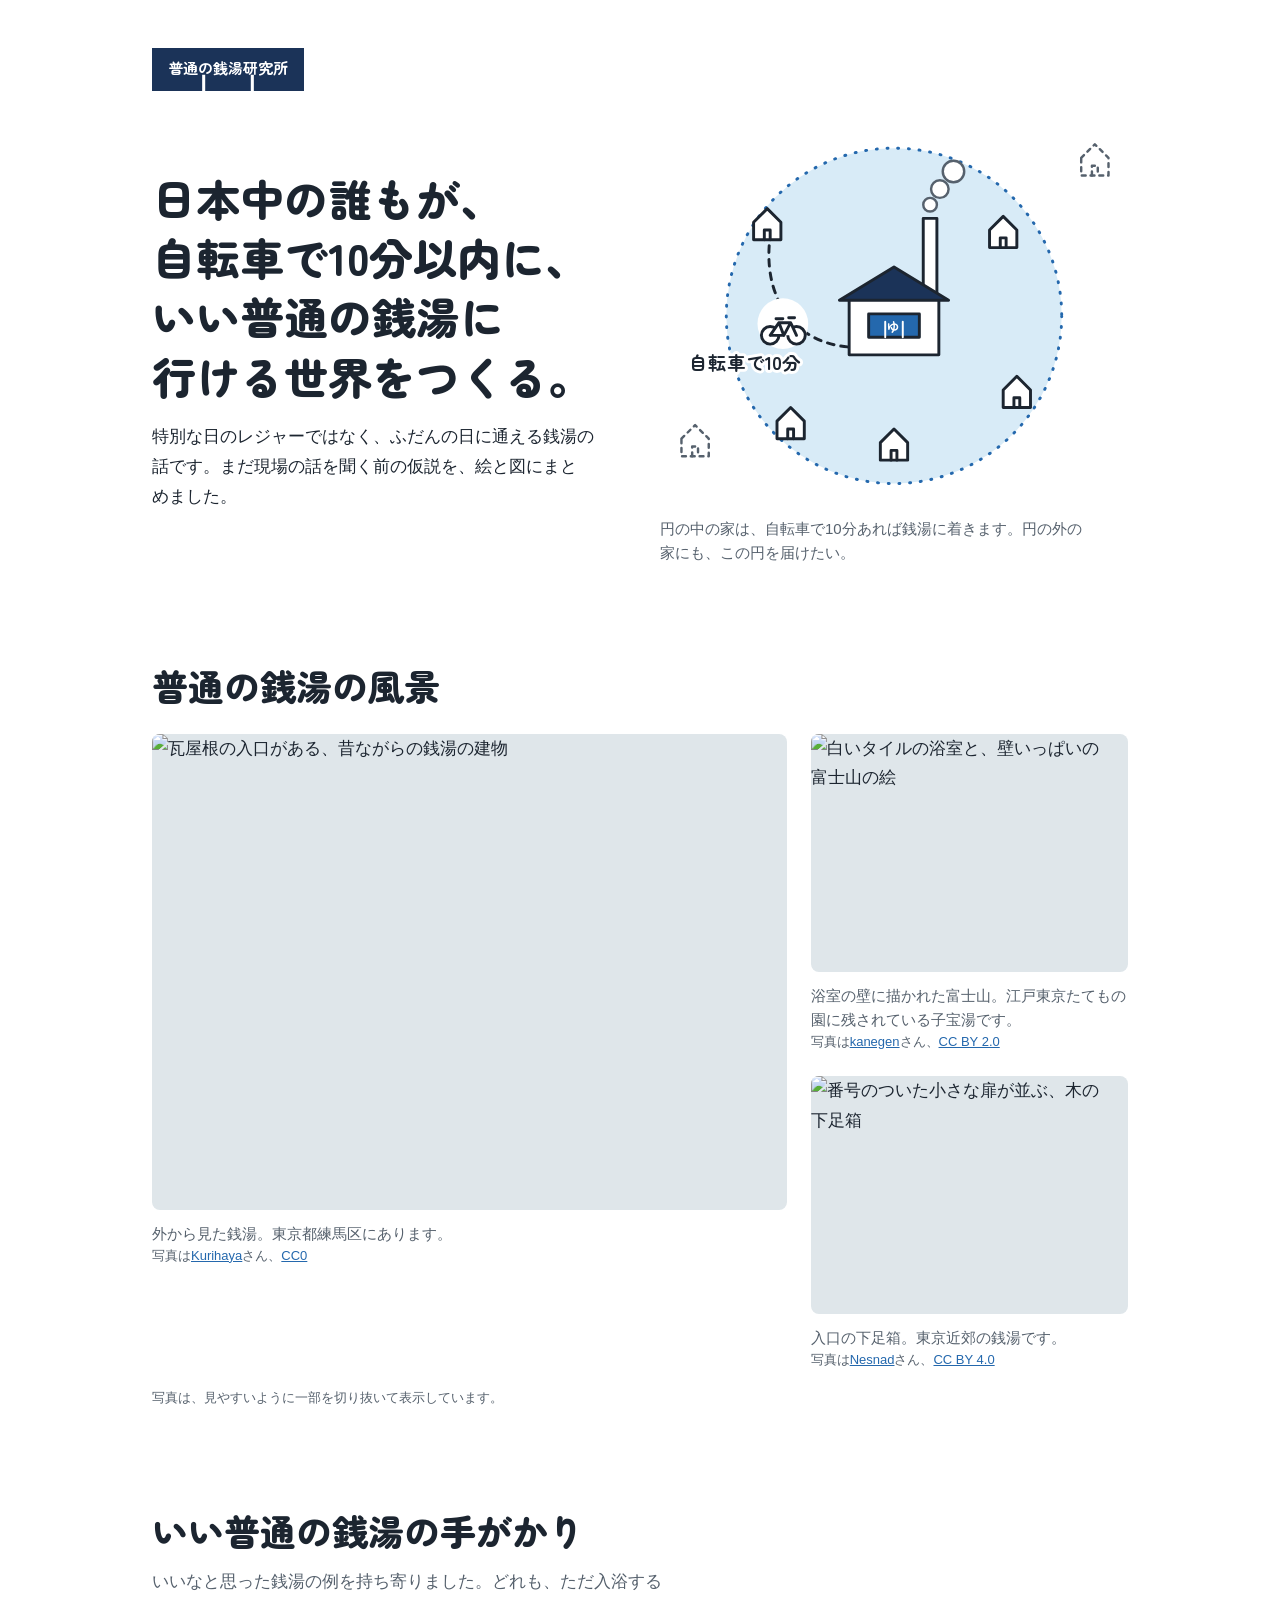
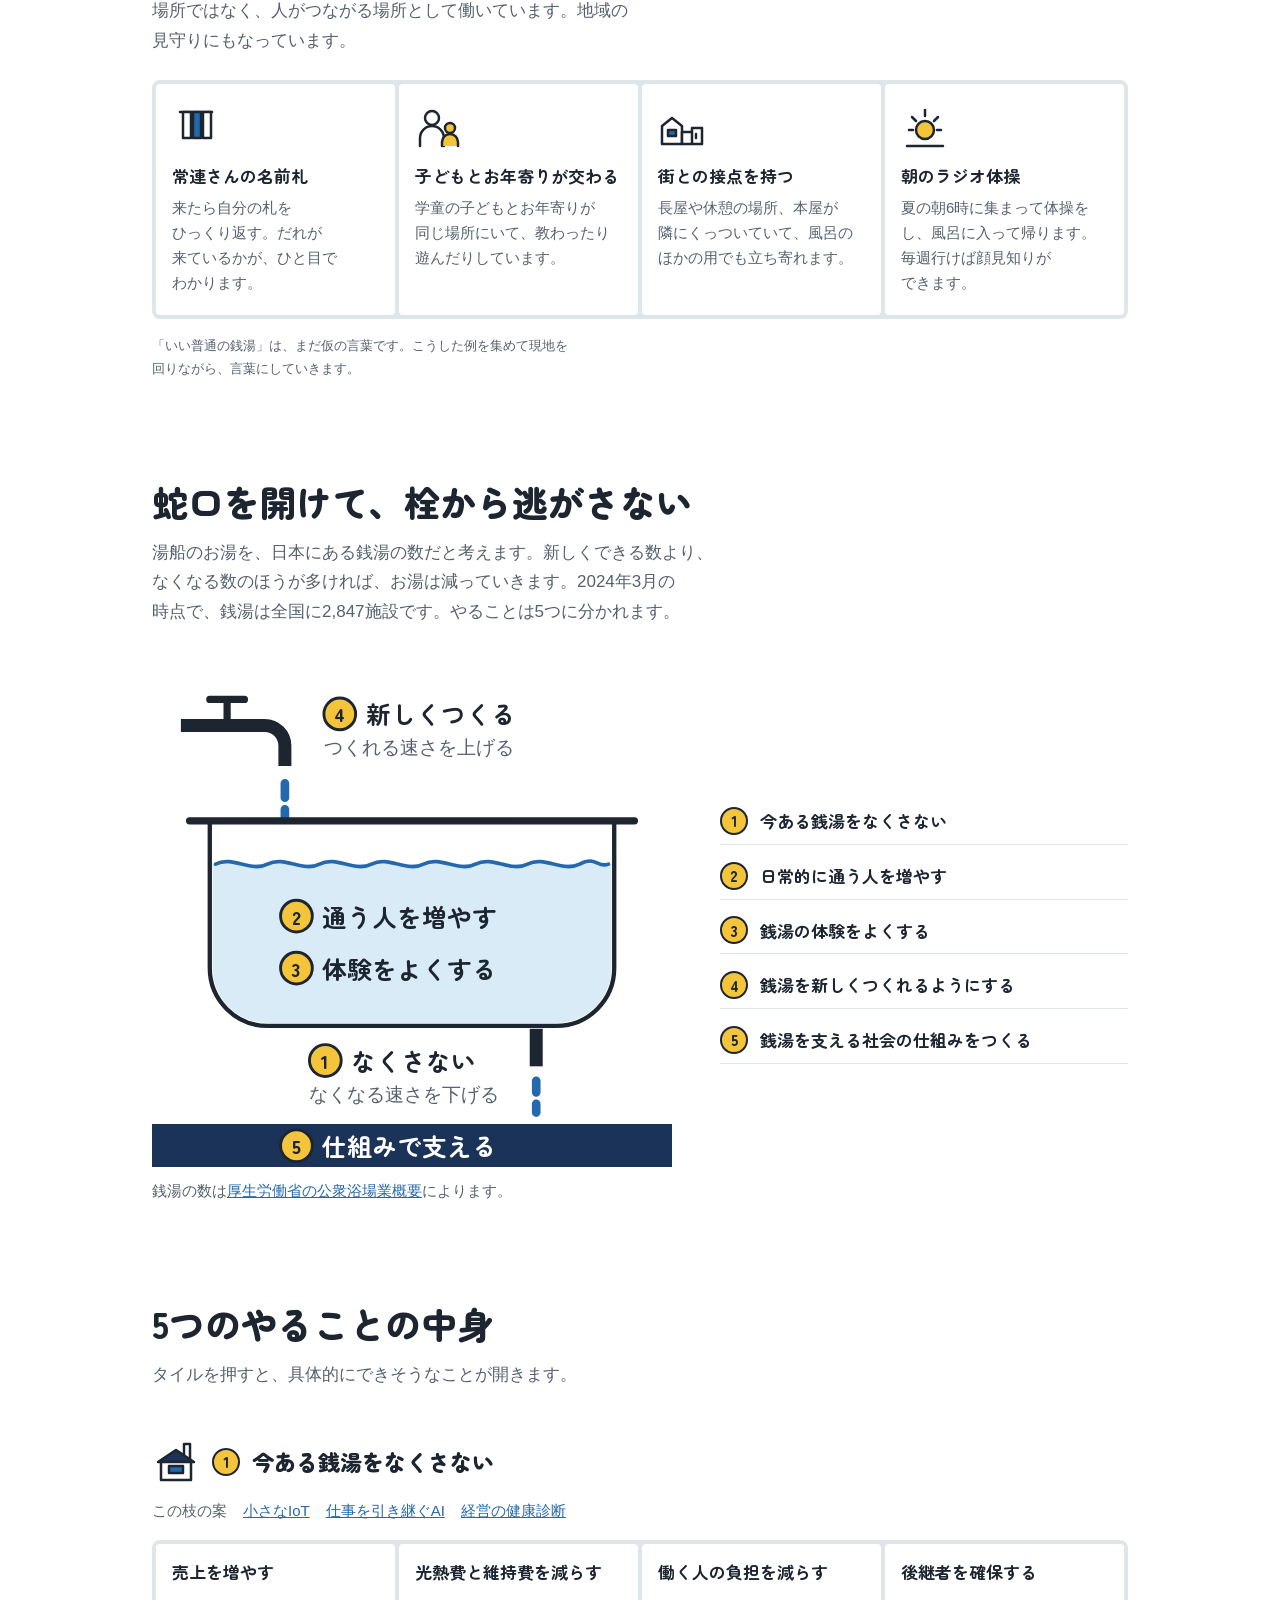
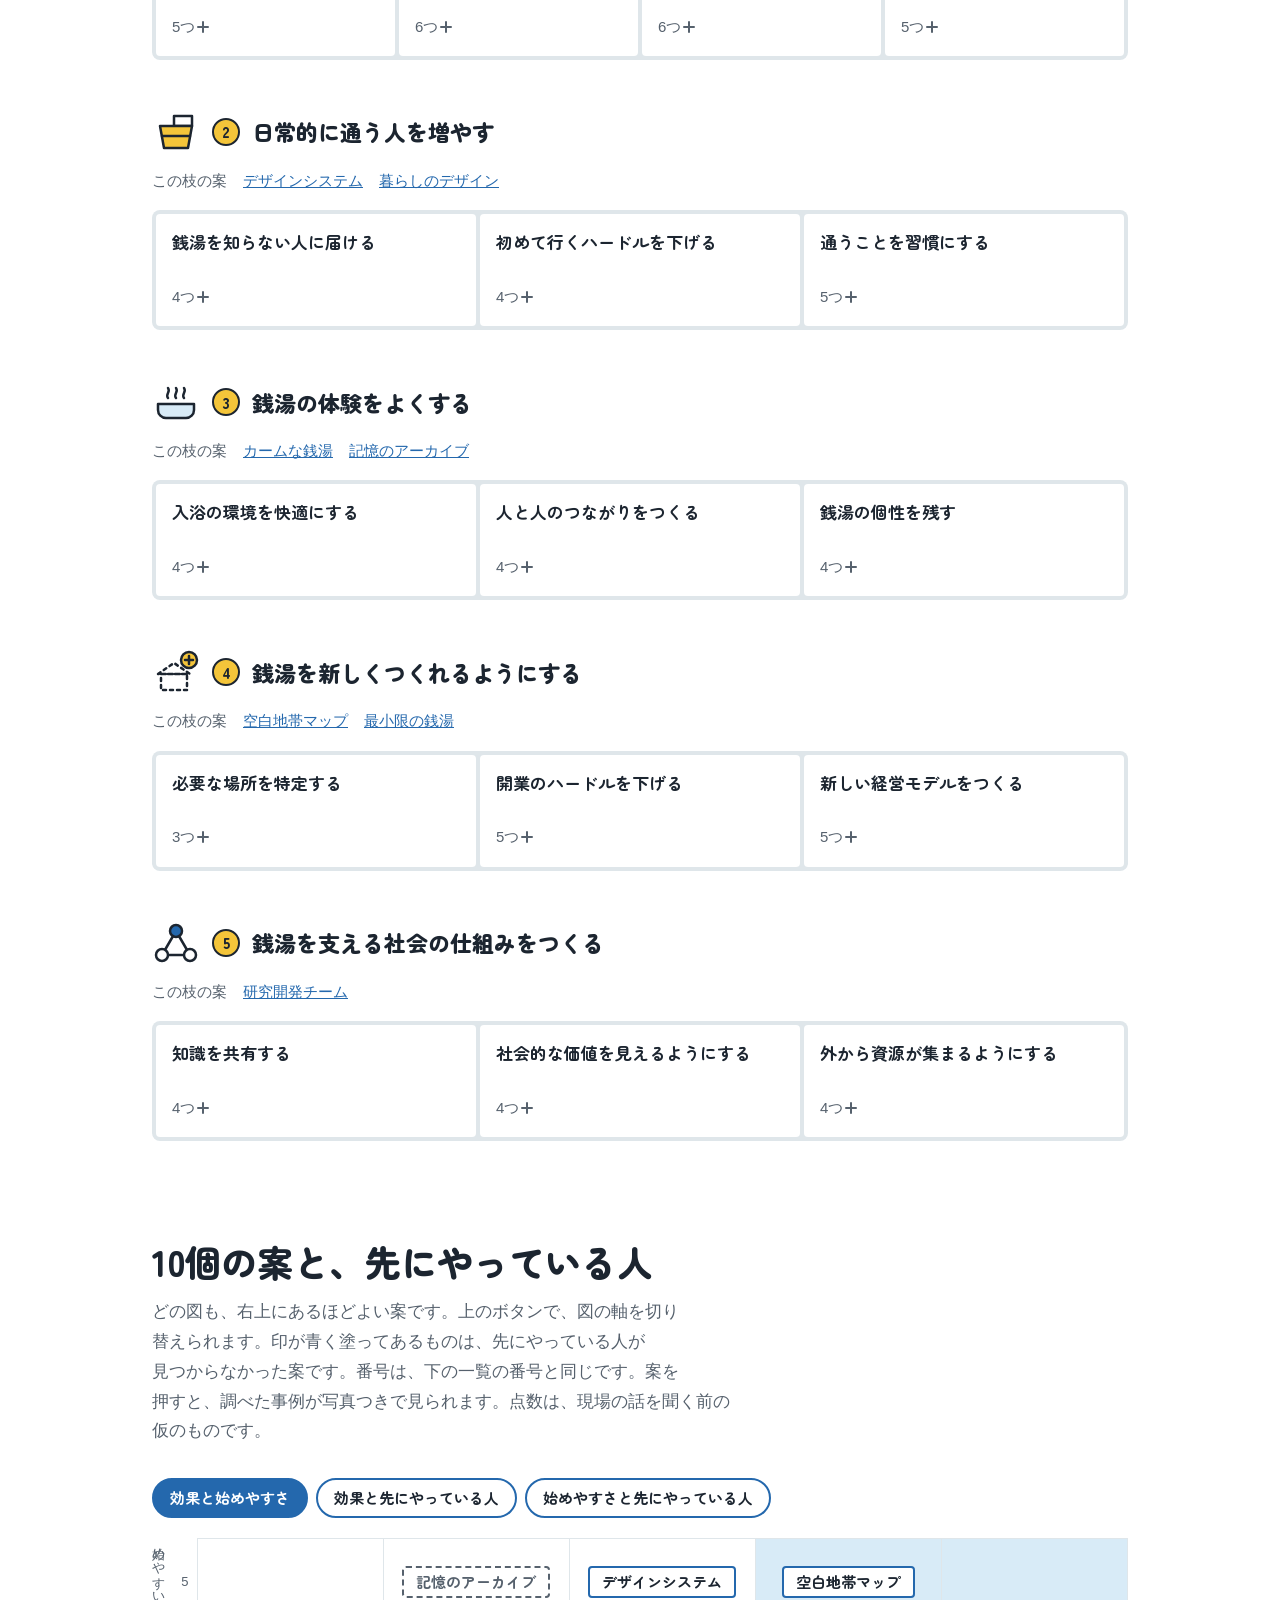
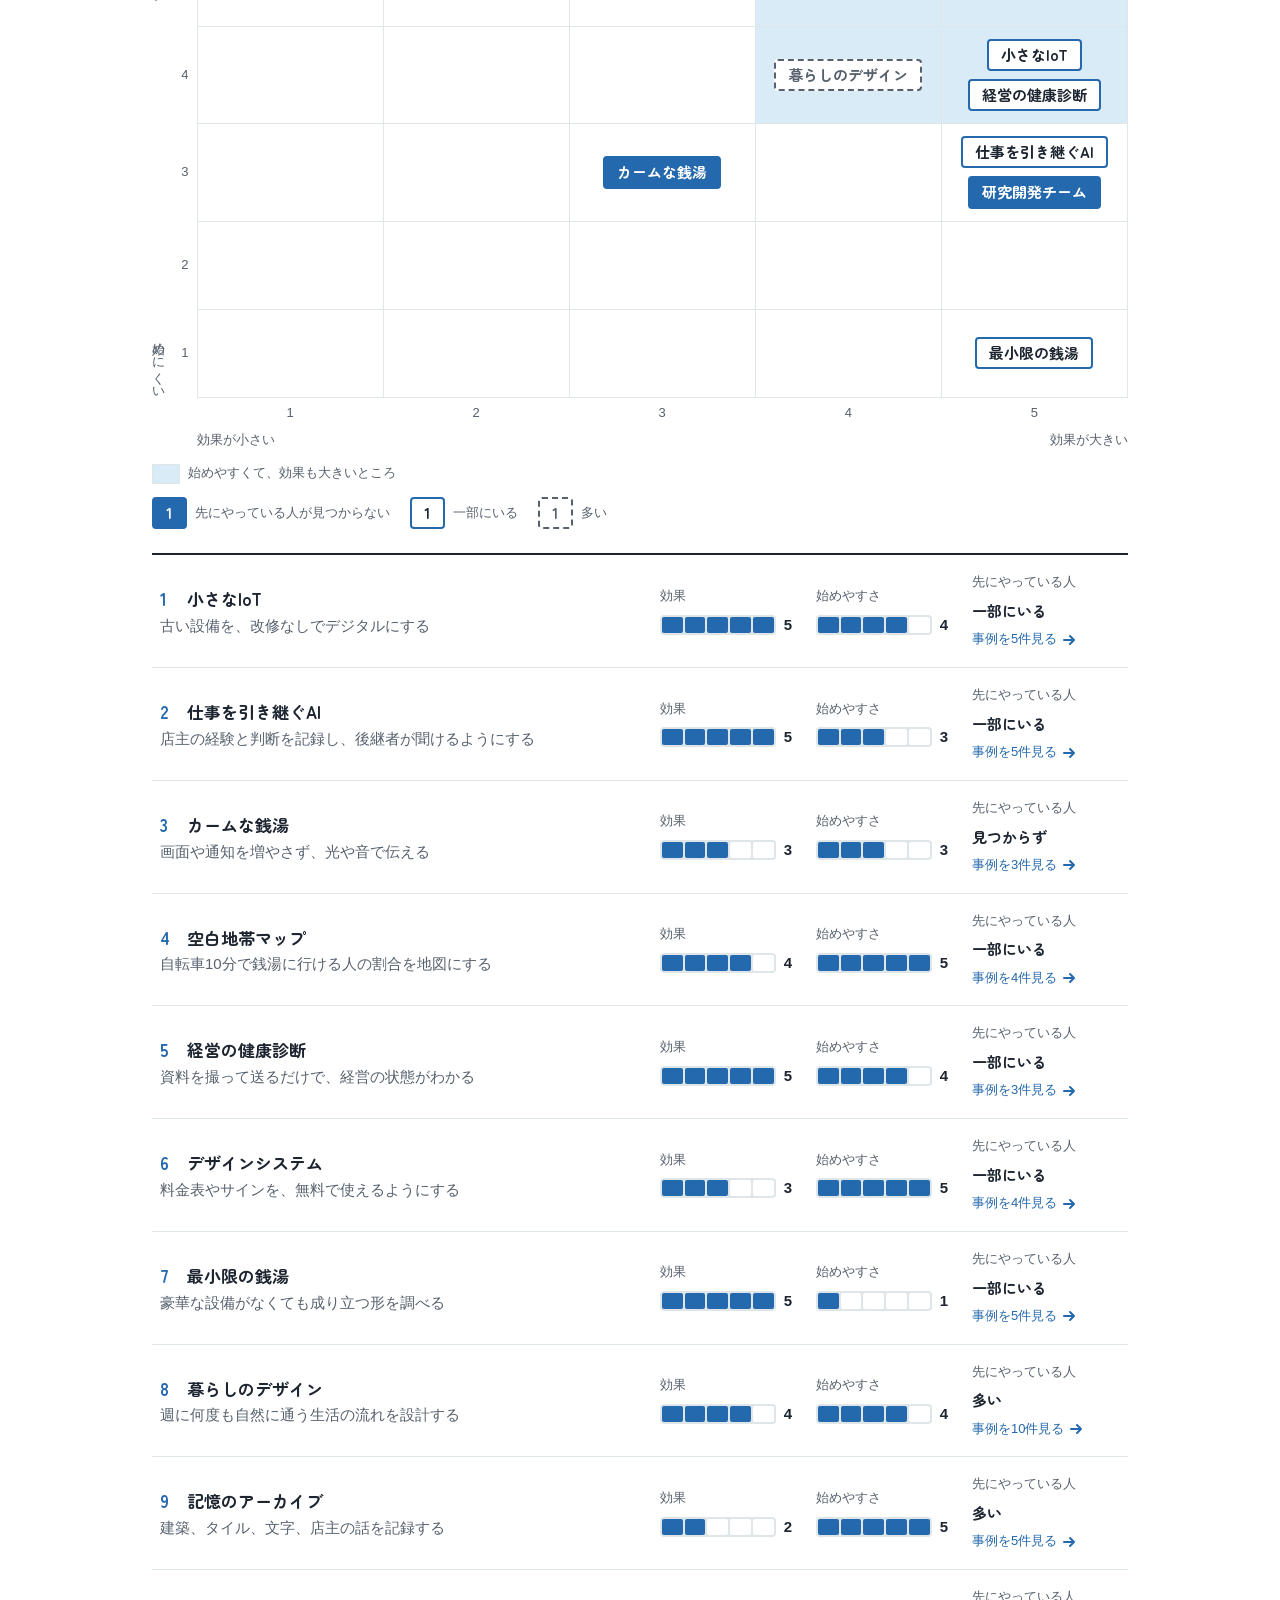
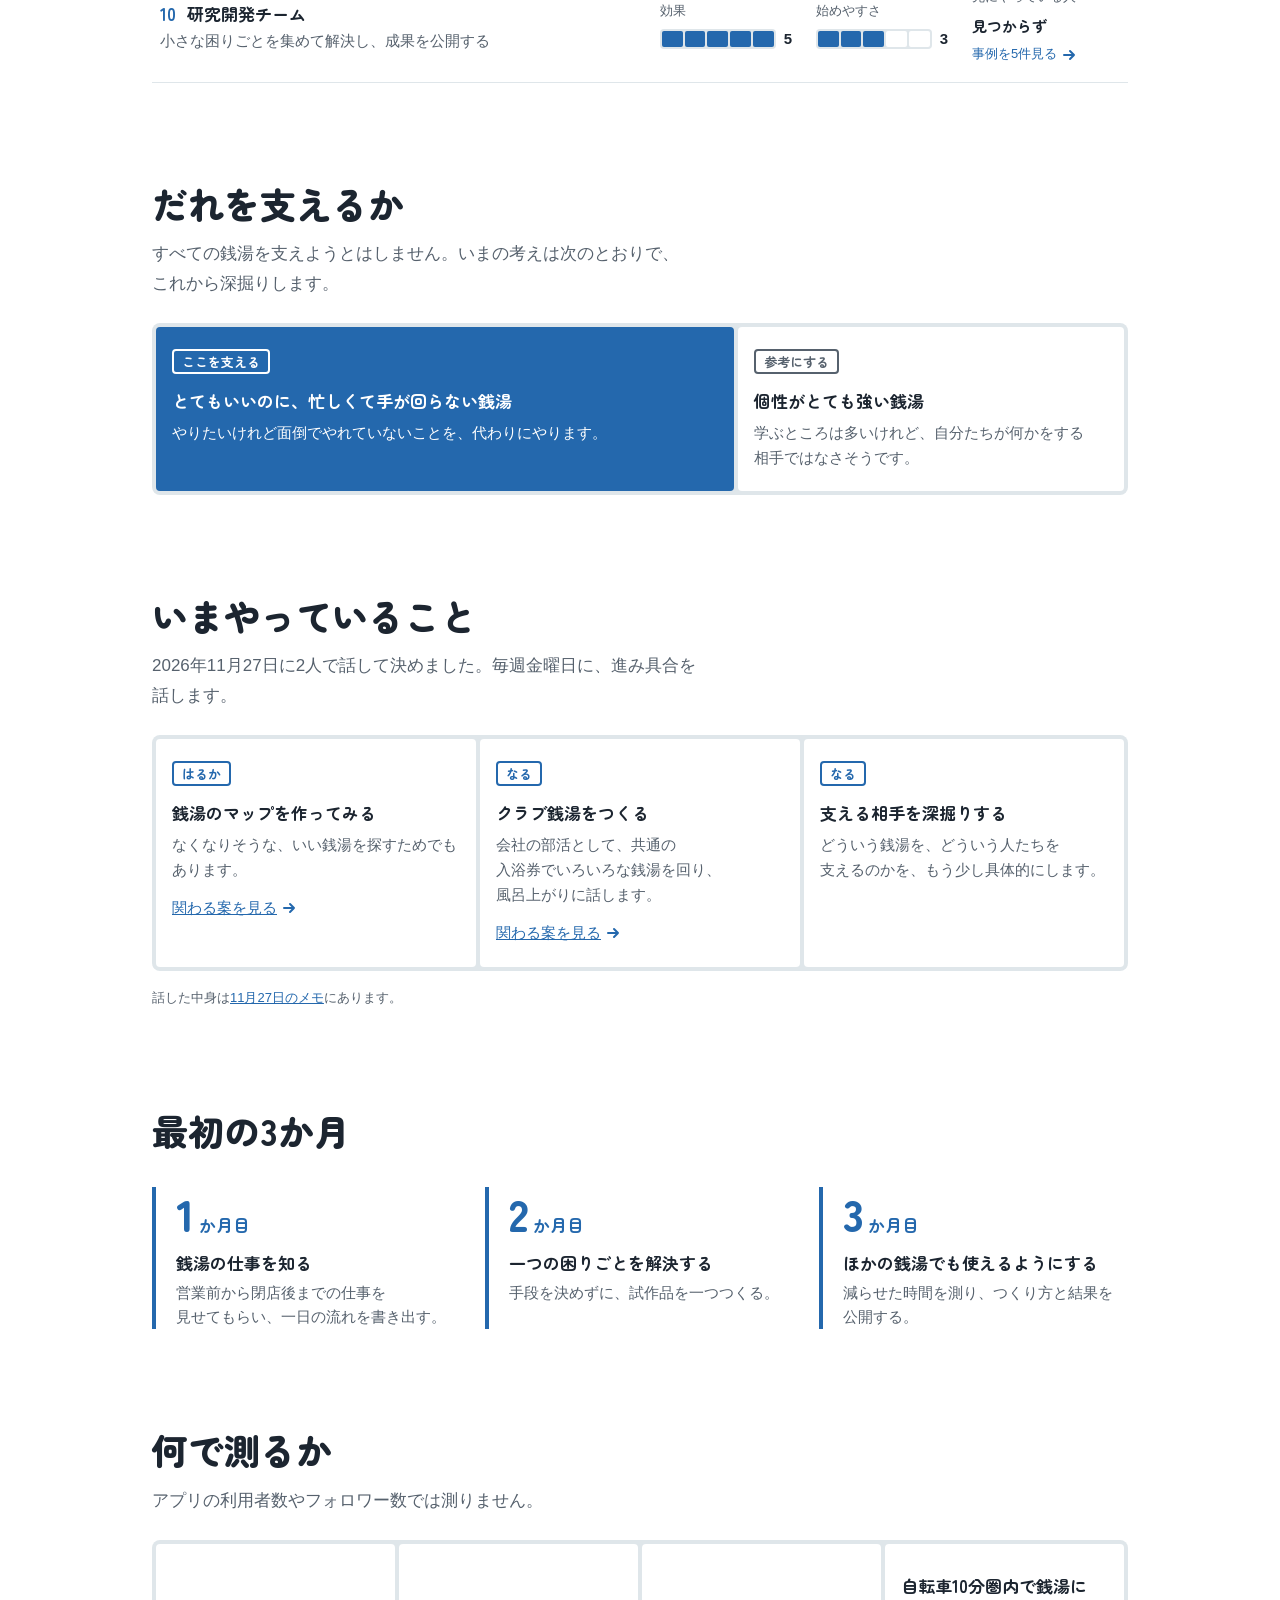
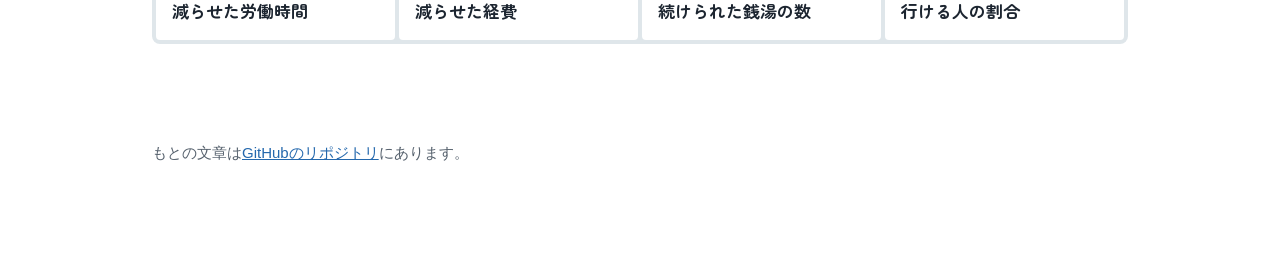
==== commit e914dfbd: "11 月 27 日に 2 人で話した内容を入れる いい普通の銭湯の手がかり、支える相手、いまやっていることをページに足し、 案のページには話に出たことを添えた。メモは notes に置く。  Co-A" ====
--- a/index.html
+++ b/index.html
@@ -18,6 +18,10 @@
   <symbol id="i-new" viewBox="0 0 48 48"><path stroke-dasharray="3 4" d="M6 26 22 15l16 11zM9 26h26v16H9z"/><circle class="f-oke" cx="37" cy="12" r="8"/><path d="M37 8v8M33 12h8"/></symbol>
   <symbol id="i-net" viewBox="0 0 48 48"><path d="M24 12 10 36h28z"/><circle class="f-blue" cx="24" cy="12" r="6"/><circle class="f-paper" cx="10" cy="36" r="6"/><circle class="f-paper" cx="38" cy="36" r="6"/></symbol>
   <symbol id="bike" viewBox="-12 -24 52 36" overflow="visible"><circle cx="0" cy="0" r="9"/><circle cx="27" cy="0" r="9"/><path d="M0 0 9-13h12l6 13M9-13l5 13H0M21-13l-7 13M6-17h7M19-18h6"/></symbol>
+  <symbol id="c-tag" viewBox="0 0 48 48"><path d="M8 8h32"/><path class="f-paper" d="M11 8h8v26h-8z"/><path class="f-blue" d="M21 8h8v26h-8z"/><path class="f-paper" d="M31 8h8v26h-8z"/></symbol>
+  <symbol id="c-mix" viewBox="0 0 48 48"><circle class="f-paper" cx="17" cy="14" r="7"/><path class="f-paper" d="M5 42v-8a12 12 0 0 1 24 0v8"/><circle class="f-oke" cx="35" cy="24" r="5"/><path class="f-oke" d="M27 42v-4a8 8 0 0 1 16 0v4"/></symbol>
+  <symbol id="c-town" viewBox="0 0 48 48"><path class="f-paper" d="M4 40V22l10-8 10 8v18z"/><path class="f-blue" d="M10 26h8v6h-8z"/><path class="f-paper" d="M24 40V28h10v12zM34 40V24h10v16z"/><path d="M38 30v4"/></symbol>
+  <symbol id="c-sun" viewBox="0 0 48 48"><circle class="f-oke" cx="24" cy="26" r="9"/><path d="M24 6v6M8 26h4M36 26h4M11 13l4 4M37 13l-4 4M6 42h36"/></symbol>
   <symbol id="i-arrow" viewBox="0 0 16 16"><path d="M3 8h10M9 4l4 4-4 4"/></symbol>
 </svg>
 <main>
@@ -51,6 +55,13 @@
     <h2>普通の銭湯の風景</h2>
     <div class="photos"><figure><img src="https://upload.wikimedia.org/wikipedia/commons/thumb/d/d8/Tatsuno-yu_Sento_Tokyo_1.jpg/960px-Tatsuno-yu_Sento_Tokyo_1.jpg" alt="瓦屋根の入口がある、昔ながらの銭湯の建物" loading="lazy" width="960" height="720"><figcaption>外から見た銭湯。東京都練馬区にあります。<span class="credit">写真は<a href="https://commons.wikimedia.org/wiki/File:Tatsuno-yu_Sento_Tokyo_1.jpg">Kurihaya</a>さん、<a href="https://creativecommons.org/publicdomain/zero/1.0/deed.ja">CC0</a></span></figcaption></figure><figure><img src="https://upload.wikimedia.org/wikipedia/commons/thumb/4/49/Interior_of_Bathroom_of_Kodakara-Yu.jpg/960px-Interior_of_Bathroom_of_Kodakara-Yu.jpg" alt="白いタイルの浴室と、壁いっぱいの富士山の絵" loading="lazy" width="960" height="720"><figcaption>浴室の壁に描かれた富士山。江戸東京たてもの園に残されている子宝湯です。<span class="credit">写真は<a href="https://commons.wikimedia.org/wiki/File:Interior_of_Bathroom_of_Kodakara-Yu.jpg">kanegen</a>さん、<a href="https://creativecommons.org/licenses/by/2.0/deed.ja">CC BY 2.0</a></span></figcaption></figure><figure><img src="https://upload.wikimedia.org/wikipedia/commons/thumb/9/9b/Shoes_boxes_at_a_Sento_-_Tokyo_area_-_Dec_22_2021.jpeg/960px-Shoes_boxes_at_a_Sento_-_Tokyo_area_-_Dec_22_2021.jpeg" alt="番号のついた小さな扉が並ぶ、木の下足箱" loading="lazy" width="960" height="720"><figcaption>入口の下足箱。東京近郊の銭湯です。<span class="credit">写真は<a href="https://commons.wikimedia.org/wiki/File:Shoes_boxes_at_a_Sento_-_Tokyo_area_-_Dec_22_2021.jpeg">Nesnad</a>さん、<a href="https://creativecommons.org/licenses/by/4.0/deed.ja">CC BY 4.0</a></span></figcaption></figure></div>
     <p class="note">写真は、見やすいように一部を切り抜いて表示しています。</p>
+  </section>
+
+  <section class="sec">
+    <h2>いい普通の銭湯の手がかり</h2>
+    <p>いいなと思った銭湯の例を持ち寄りました。どれも、ただ入浴する場所ではなく、人がつながる場所として働いています。地域の見守りにもなっています。</p>
+    <ul class="clues"><li><svg class="icon" aria-hidden="true"><use href="#c-tag"/></svg><strong>常連さんの名前札</strong><p>来たら自分の札をひっくり返す。だれが来ているかが、ひと目でわかります。</p></li><li><svg class="icon" aria-hidden="true"><use href="#c-mix"/></svg><strong>子どもとお年寄りが交わる</strong><p>学童の子どもとお年寄りが同じ場所にいて、教わったり遊んだりしています。</p></li><li><svg class="icon" aria-hidden="true"><use href="#c-town"/></svg><strong>街との接点を持つ</strong><p>長屋や休憩の場所、本屋が隣にくっついていて、風呂のほかの用でも立ち寄れます。</p></li><li><svg class="icon" aria-hidden="true"><use href="#c-sun"/></svg><strong>朝のラジオ体操</strong><p>夏の朝6時に集まって体操をし、風呂に入って帰ります。毎週行けば顔見知りができます。</p></li></ul>
+    <p class="note">「いい普通の銭湯」は、まだ仮の言葉です。こうした例を集めて現地を回りながら、言葉にしていきます。</p>
   </section>
 
   <section class="sec">
@@ -133,6 +144,22 @@
   </section>
 
   <section class="sec">
+    <h2>だれを支えるか</h2>
+    <p>すべての銭湯を支えようとはしません。いまの考えは次のとおりで、これから深掘りします。</p>
+    <ul class="targets">
+      <li class="yes"><span class="tag">ここを支える</span><strong>とてもいいのに、忙しくて手が回らない銭湯</strong><p>やりたいけれど面倒でやれていないことを、代わりにやります。</p></li>
+      <li><span class="tag">参考にする</span><strong>個性がとても強い銭湯</strong><p>学ぶところは多いけれど、自分たちが何かをする相手ではなさそうです。</p></li>
+    </ul>
+  </section>
+
+  <section class="sec">
+    <h2>いまやっていること</h2>
+    <p>2026年11月27日に2人で話して決めました。毎週金曜日に、進み具合を話します。</p>
+    <ul class="now"><li><span class="by">はるか</span><strong>銭湯のマップを作ってみる</strong><p>なくなりそうな、いい銭湯を探すためでもあります。</p><a class="go" href="idea-04.html">関わる案を見る<svg class="arrow" aria-hidden="true"><use href="#i-arrow"/></svg></a></li><li><span class="by">なる</span><strong>クラブ銭湯をつくる</strong><p>会社の部活として、共通の入浴券でいろいろな銭湯を回り、風呂上がりに話します。</p><a class="go" href="idea-10.html">関わる案を見る<svg class="arrow" aria-hidden="true"><use href="#i-arrow"/></svg></a></li><li><span class="by">なる</span><strong>支える相手を深掘りする</strong><p>どういう銭湯を、どういう人たちを支えるのかを、もう少し具体的にします。</p></li></ul>
+    <p class="note">話した中身は<a href="https://github.com/harukaaatashi/futsu-no-sento/blob/main/notes/2026-11-27.md">11月27日のメモ</a>にあります。</p>
+  </section>
+
+  <section class="sec">
     <h2>最初の3か月</h2>
     <ol class="steps"><li><span class="when"><b>1</b>か月目</span><strong>銭湯の仕事を知る</strong><p>営業前から閉店後までの仕事を見せてもらい、一日の流れを書き出す。</p></li><li><span class="when"><b>2</b>か月目</span><strong>一つの困りごとを解決する</strong><p>手段を決めずに、試作品を一つつくる。</p></li><li><span class="when"><b>3</b>か月目</span><strong>ほかの銭湯でも使えるようにする</strong><p>減らせた時間を測り、つくり方と結果を公開する。</p></li></ol>
   </section>
--- a/assets/style.css
+++ b/assets/style.css
@@ -45,6 +45,19 @@
 .photos img { display: block; width: 100%; height: auto; aspect-ratio: 4 / 3; object-fit: cover; border-radius: var(--s2); background: var(--grout); }
 .credit { display: block; font-size: var(--t-xs); }
 .sec > .note { font-size: var(--t-xs); margin-top: var(--s4); }
+
+/* 手がかり、支える相手、いまやっていること */
+.clues, .targets, .now { display: grid; gap: var(--s1); padding: var(--s1); background: var(--grout); border-radius: var(--s2); margin-top: var(--s6); }
+.clues li, .targets li, .now li { background: var(--paper); border-radius: var(--s1); padding: var(--s5) var(--s4); }
+.clues strong, .targets strong, .now strong { display: block; font-family: var(--maru); font-size: var(--t-m); line-height: 1.45; margin-top: var(--s3); }
+.clues p, .targets p, .now p { font-size: var(--t-s); color: var(--sub); line-height: 1.65; margin-top: var(--s2); }
+.tag, .by { display: inline-block; font-size: var(--t-xs); line-height: 1; padding: var(--s1) var(--s2); border: 2px solid var(--sub); border-radius: var(--s1); color: var(--sub); font-family: var(--maru); font-weight: 700; }
+.targets .yes { background: var(--blue); color: var(--paper); }
+.targets .yes p { color: var(--paper); }
+.targets .yes .tag { border-color: var(--paper); color: var(--paper); }
+.by { border-color: var(--blue); color: var(--blue); }
+.now .go { display: inline-flex; align-items: center; gap: var(--s1); font-size: var(--t-s); margin-top: var(--s3); }
+.sec > .talk { color: var(--ink); max-width: 36em; padding: var(--s5) var(--s4); background: var(--water); border-radius: var(--s2); margin-top: var(--s6); }
 
 .tub { display: grid; gap: var(--s6); margin-top: var(--s8); align-items: center; }
 .tub-fig { max-width: 520px; }
@@ -185,6 +198,7 @@
 .pager .next { text-align: right; }
 
 @media (min-width: 560px) {
+  .clues { grid-template-columns: repeat(2, minmax(0, 1fr)); }
   .cards { grid-template-columns: repeat(2, minmax(0, 1fr)); gap: var(--s8) var(--s6); }
 }
 @media (min-width: 760px) {
@@ -205,6 +219,10 @@
   .plist a { grid-template-columns: 1fr 132px 132px 148px; align-items: center; gap: var(--s6); padding: var(--s4) var(--s2); }
   .p-name, .who { grid-column: auto; }
   .steps { grid-template-columns: repeat(3, 1fr); }
+  .clues { grid-template-columns: repeat(4, minmax(0, 1fr)); }
+  .targets { grid-template-columns: 3fr 2fr; }
+  .now { grid-template-columns: repeat(3, minmax(0, 1fr)); }
+  .sec > .talk { padding: var(--s6); }
   .measure { grid-template-columns: repeat(4, minmax(0, 1fr)); }
   .facts { grid-template-columns: repeat(3, 1fr); }
   .two { grid-template-columns: 1fr 1fr; gap: var(--s10); }
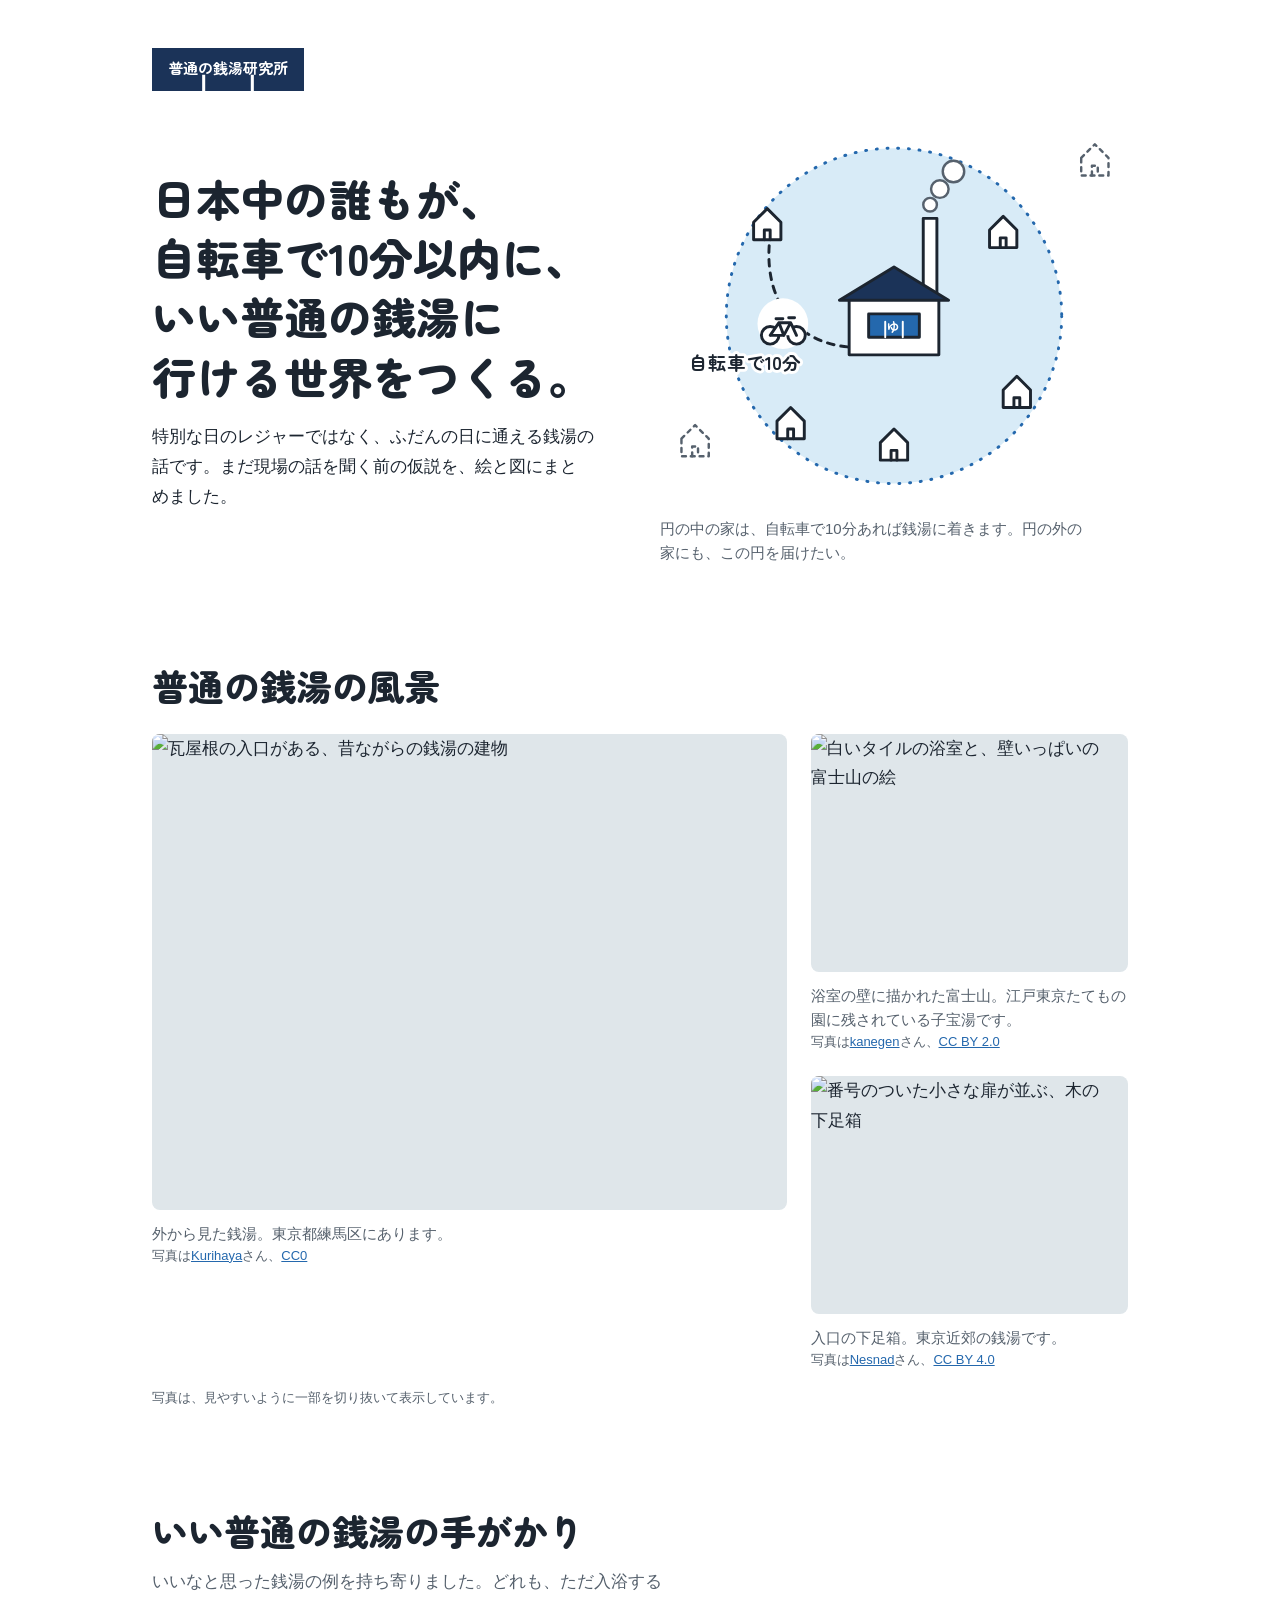
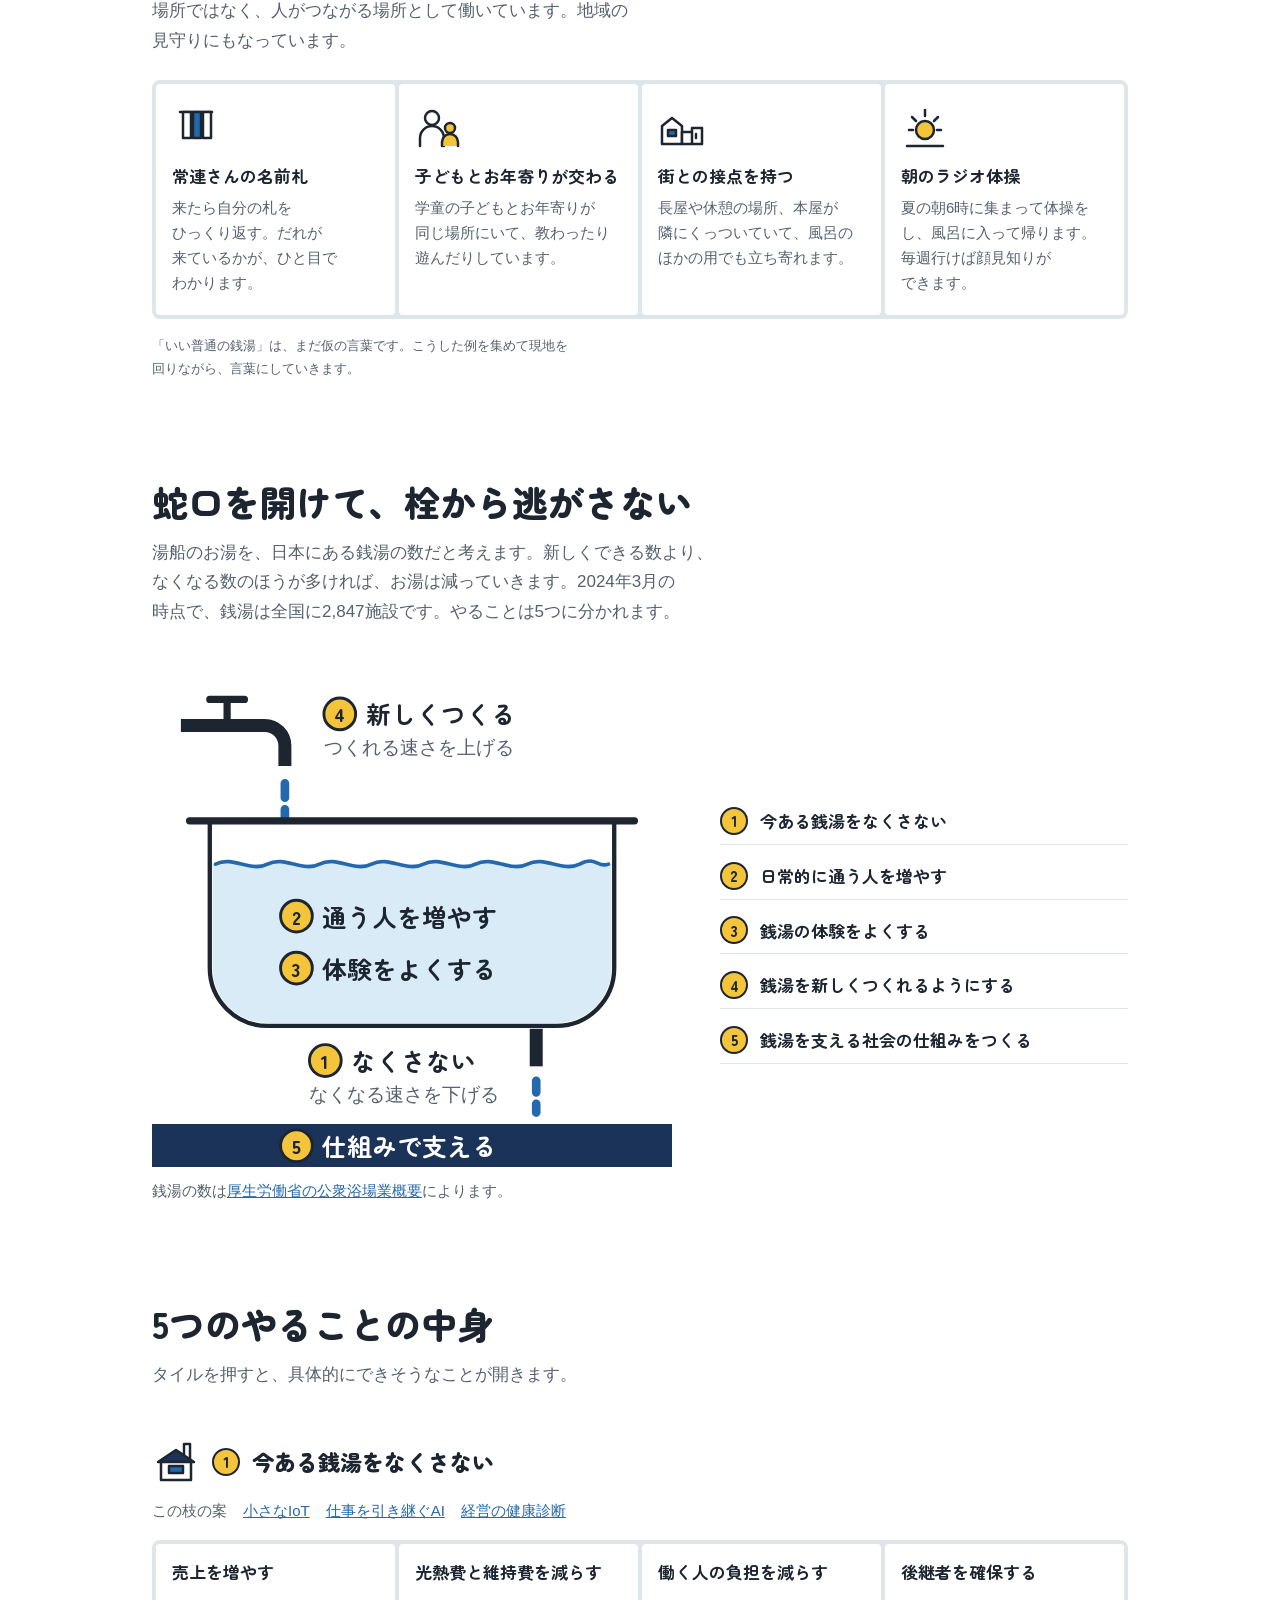
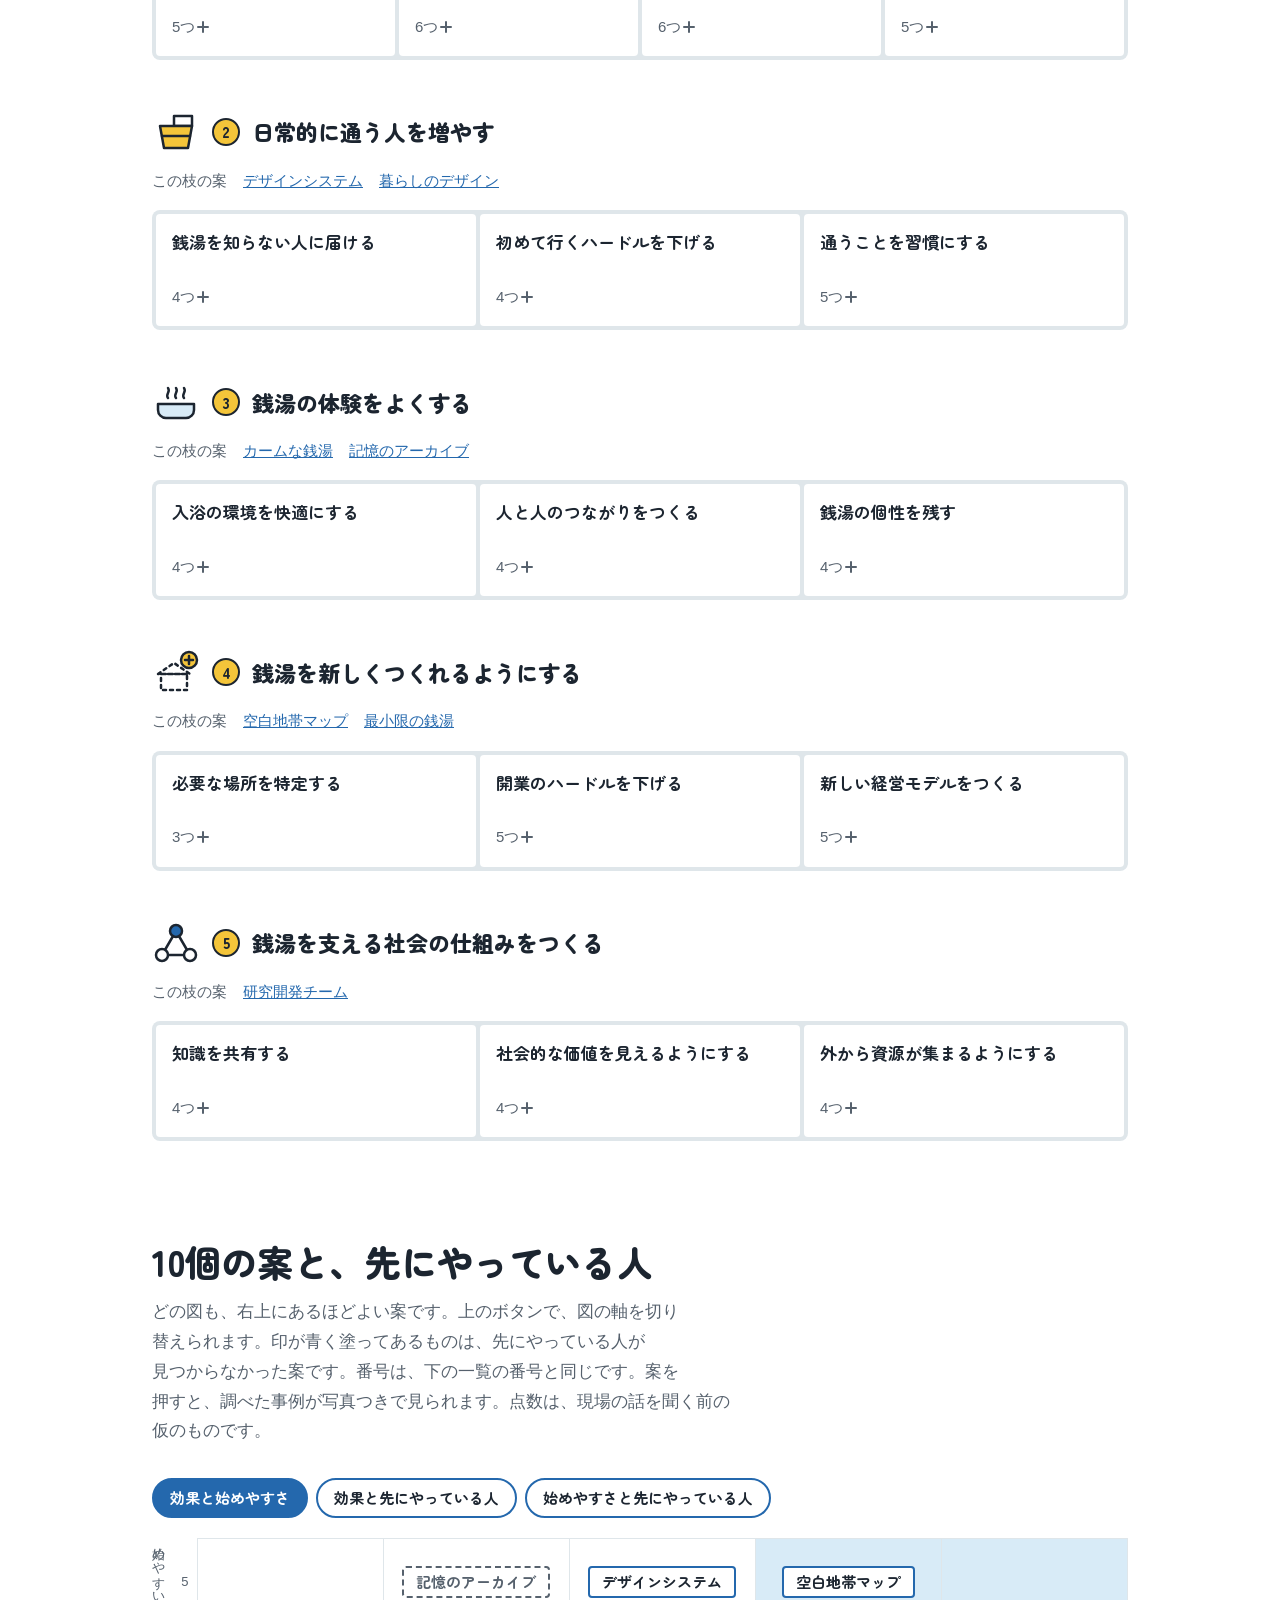
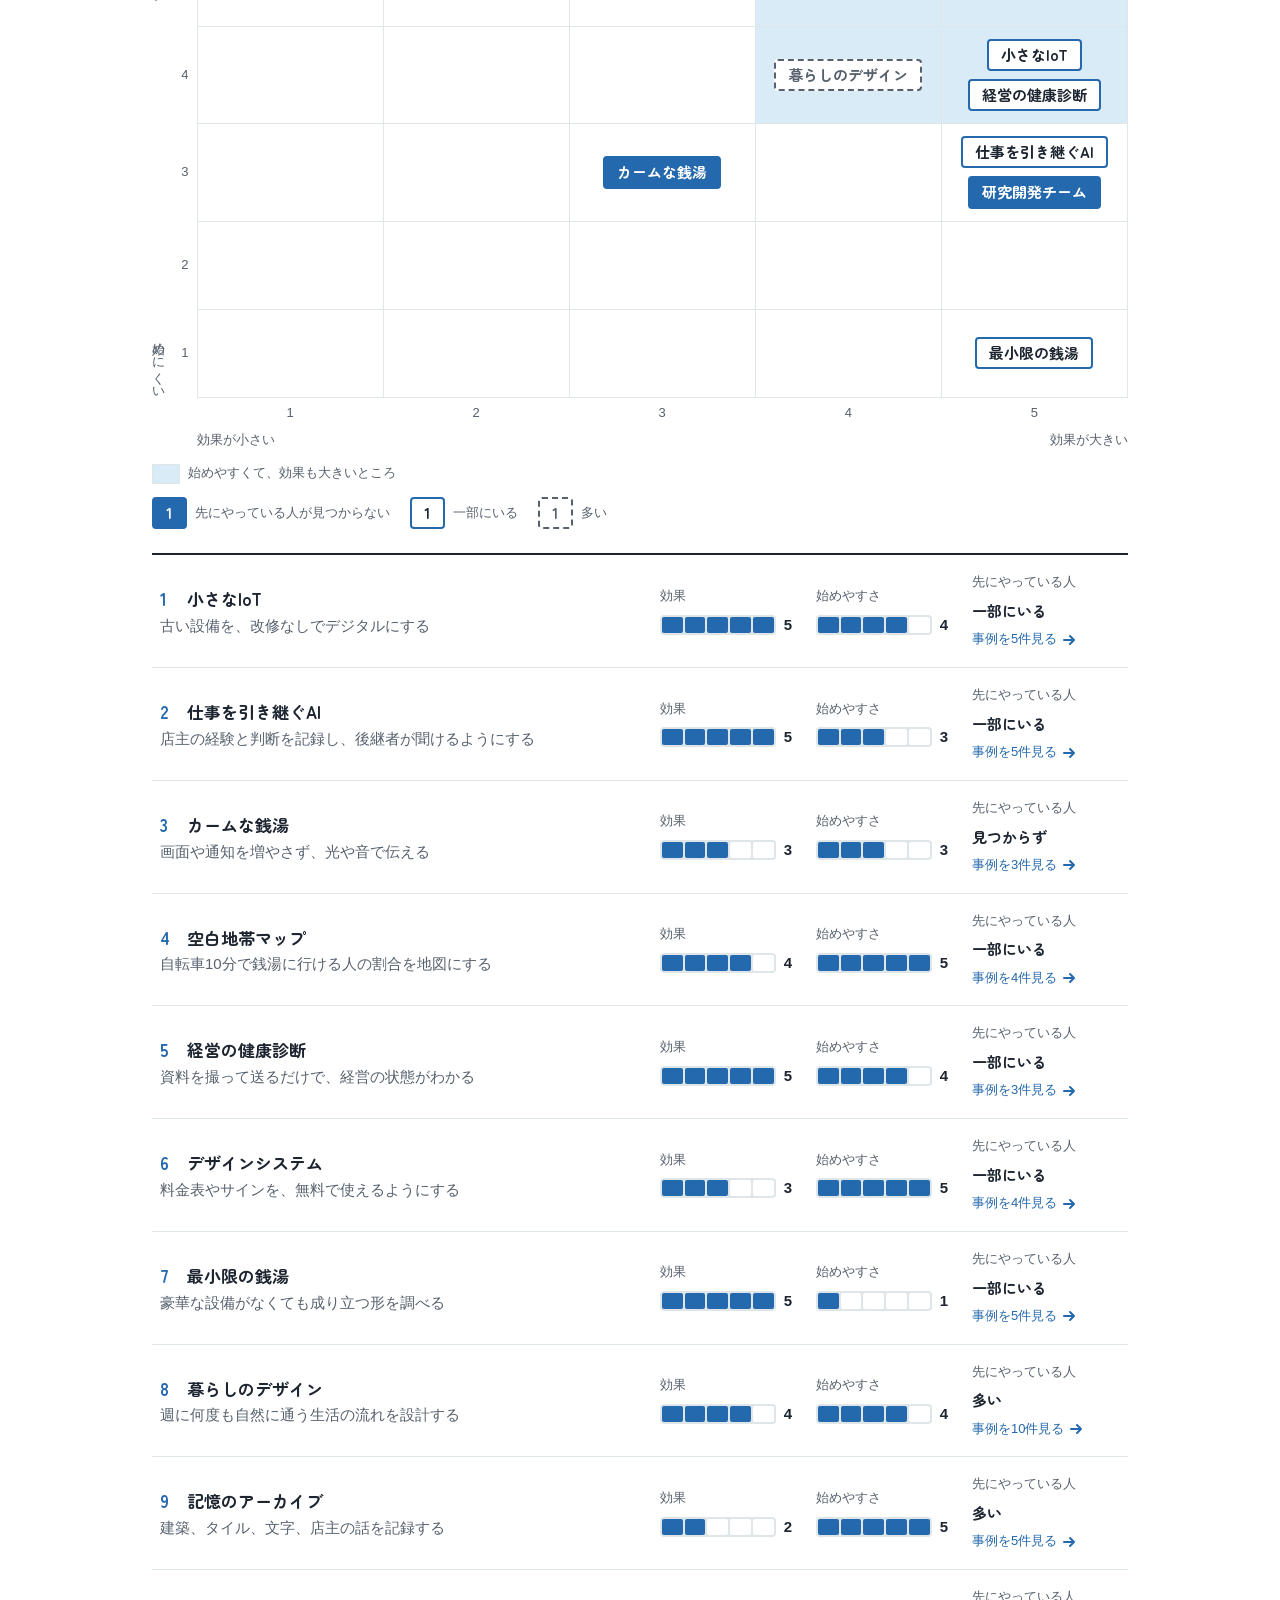
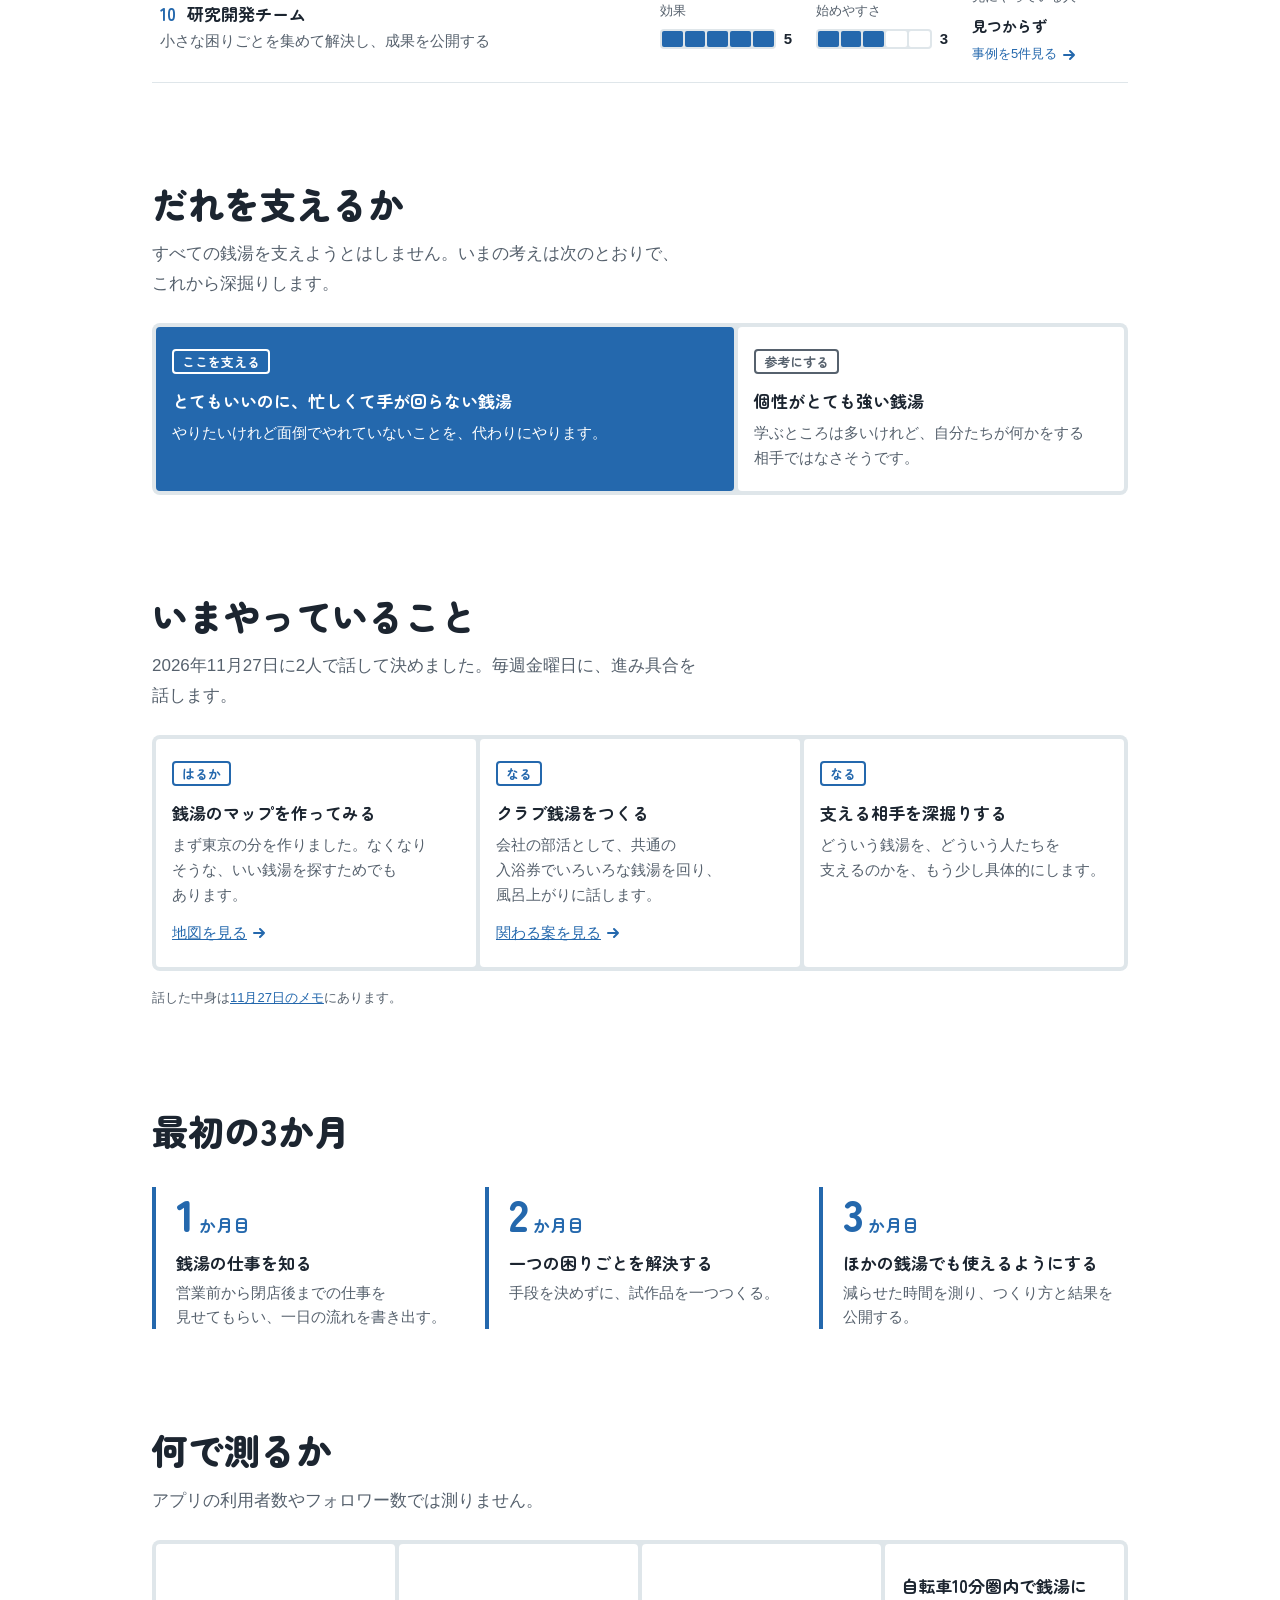
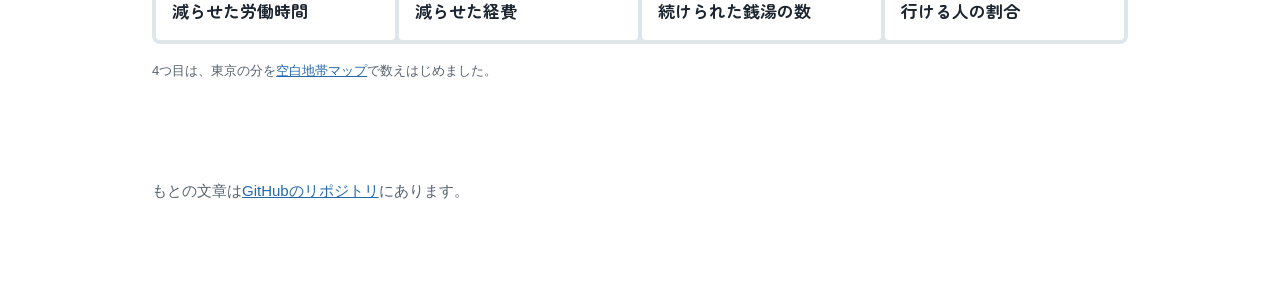
==== commit 68fa7cfd: "東京の空白地帯マップを足す 自転車 10 分以内に銭湯がある人の割合を、国勢調査の 250m メッシュと 銭湯の位置から数えて、地図と区市ごとの一覧にした。  Co-Authored-By: Clau" ====
--- a/index.html
+++ b/index.html
@@ -155,7 +155,7 @@
   <section class="sec">
     <h2>いまやっていること</h2>
     <p>2026年11月27日に2人で話して決めました。毎週金曜日に、進み具合を話します。</p>
-    <ul class="now"><li><span class="by">はるか</span><strong>銭湯のマップを作ってみる</strong><p>なくなりそうな、いい銭湯を探すためでもあります。</p><a class="go" href="idea-04.html">関わる案を見る<svg class="arrow" aria-hidden="true"><use href="#i-arrow"/></svg></a></li><li><span class="by">なる</span><strong>クラブ銭湯をつくる</strong><p>会社の部活として、共通の入浴券でいろいろな銭湯を回り、風呂上がりに話します。</p><a class="go" href="idea-10.html">関わる案を見る<svg class="arrow" aria-hidden="true"><use href="#i-arrow"/></svg></a></li><li><span class="by">なる</span><strong>支える相手を深掘りする</strong><p>どういう銭湯を、どういう人たちを支えるのかを、もう少し具体的にします。</p></li></ul>
+    <ul class="now"><li><span class="by">はるか</span><strong>銭湯のマップを作ってみる</strong><p>まず東京の分を作りました。なくなりそうな、いい銭湯を探すためでもあります。</p><a class="go" href="map.html">地図を見る<svg class="arrow" aria-hidden="true"><use href="#i-arrow"/></svg></a></li><li><span class="by">なる</span><strong>クラブ銭湯をつくる</strong><p>会社の部活として、共通の入浴券でいろいろな銭湯を回り、風呂上がりに話します。</p><a class="go" href="idea-10.html">関わる案を見る<svg class="arrow" aria-hidden="true"><use href="#i-arrow"/></svg></a></li><li><span class="by">なる</span><strong>支える相手を深掘りする</strong><p>どういう銭湯を、どういう人たちを支えるのかを、もう少し具体的にします。</p></li></ul>
     <p class="note">話した中身は<a href="https://github.com/harukaaatashi/futsu-no-sento/blob/main/notes/2026-11-27.md">11月27日のメモ</a>にあります。</p>
   </section>
 
@@ -168,6 +168,7 @@
     <h2>何で測るか</h2>
     <p>アプリの利用者数やフォロワー数では測りません。</p>
     <ul class="measure"><li>減らせた労働時間</li><li>減らせた経費</li><li>続けられた銭湯の数</li><li>自転車10分圏内で銭湯に行ける人の割合</li></ul>
+    <p class="note">4つ目は、東京の分を<a href="map.html">空白地帯マップ</a>で数えはじめました。</p>
   </section>
 
   <footer>もとの文章は<a href="https://github.com/harukaaatashi/futsu-no-sento">GitHubのリポジトリ</a>にあります。</footer>
--- a/assets/style.css
+++ b/assets/style.css
@@ -232,3 +232,46 @@
   .dlg-credit { padding: var(--s2) var(--s6) 0; }
   dialog dl > div { grid-template-columns: 9em 1fr; gap: var(--s4); }
 }
+
+/* 空白地帯マップ */
+.big { display: flex; flex-wrap: wrap; align-items: baseline; gap: var(--s2) var(--s4); margin-top: var(--s4); font-family: var(--maru); font-weight: 900; }
+.big b { font-size: 88px; line-height: 1; color: var(--blue); font-variant-numeric: tabular-nums; }
+.big b small { font-size: 0.45em; }
+.big span { font-size: var(--t-l); line-height: 1.4; }
+.split { display: flex; height: var(--s6); margin-top: var(--s5); border: 2px solid var(--ink); }
+.split i { background: var(--blue); }
+.split em { flex: 1; background: var(--oke); }
+.split-key { display: flex; justify-content: space-between; gap: var(--s4); margin-top: var(--s2); font-size: var(--t-s); line-height: 1.5; }
+.split-key b { font-family: var(--maru); }
+.split-key span:last-child { text-align: right; }
+#gapmap { height: 72vh; min-height: 420px; max-height: 760px; margin-top: var(--s6); border: 2px solid var(--ink); background: var(--grout); font: inherit; font-size: var(--t-s); z-index: 0; }
+#gapmap .leaflet-popup-content { margin: var(--s3) var(--s4); font-size: var(--t-s); line-height: 1.6; color: var(--ink); }
+#gapmap .leaflet-popup-content-wrapper, #gapmap .leaflet-tooltip { border-radius: var(--s1); }
+.map-error { position: absolute; inset: 0; z-index: 500; display: grid; place-items: center; padding: var(--s4); background: var(--paper); }
+.map-key { display: flex; flex-wrap: wrap; gap: var(--s2) var(--s5); margin-top: var(--s3); font-size: var(--t-s); color: var(--sub); }
+.map-key li { display: flex; align-items: center; gap: var(--s2); }
+.map-key i { width: var(--s4); height: var(--s4); border: 1px solid var(--sub); }
+.map-key .k-in { background: rgba(36, 104, 173, 0.22); }
+.map-key .k-out { background: linear-gradient(90deg, rgba(244, 170, 20, 0.3), rgba(244, 170, 20, 0.95)); width: var(--s10); }
+.map-key .k-dot { border-radius: 50%; background: var(--noren); border-color: var(--paper); outline: 1px solid var(--noren); width: var(--s3); height: var(--s3); }
+.towns { margin-top: var(--s5); border-top: 2px solid var(--ink); }
+.towns li { border-bottom: 1px solid var(--grout); }
+.towns button { appearance: none; border: 0; background: none; color: inherit; font: inherit; text-align: left; cursor: pointer; width: 100%; display: grid; grid-template-columns: 6.5em 1fr; gap: var(--s1) var(--s4); align-items: center; padding: var(--s3) 0; }
+.towns button:hover strong { text-decoration: underline; }
+.towns strong { font-family: var(--maru); }
+.towns .out { text-align: right; font-size: var(--t-s); font-variant-numeric: tabular-nums; grid-column: 2; }
+.towns .out b { font-family: var(--maru); font-size: var(--t-m); }
+.towns .bar { grid-column: 1 / -1; display: flex; height: var(--s2); background: var(--oke); }
+.towns .bar i { background: var(--blue); }
+details.more { margin-top: var(--s4); }
+details.more summary { cursor: pointer; font-family: var(--maru); font-weight: 700; color: var(--blue); }
+.caveats { margin-top: var(--s4); display: grid; gap: var(--s3); }
+.caveats li { padding-left: var(--s5); position: relative; max-width: 40em; }
+.caveats li::before { content: ""; position: absolute; left: 0; top: 0.7em; width: var(--s2); height: var(--s2); background: var(--oke); }
+@media (min-width: 760px) {
+  .big b { font-size: 128px; }
+  .towns button { grid-template-columns: 8em 1fr 11em; }
+  .towns .bar { grid-column: 2; grid-row: 1; height: var(--s3); }
+  .towns .out { grid-column: 3; }
+}
+.cta { margin-top: var(--s5); }
